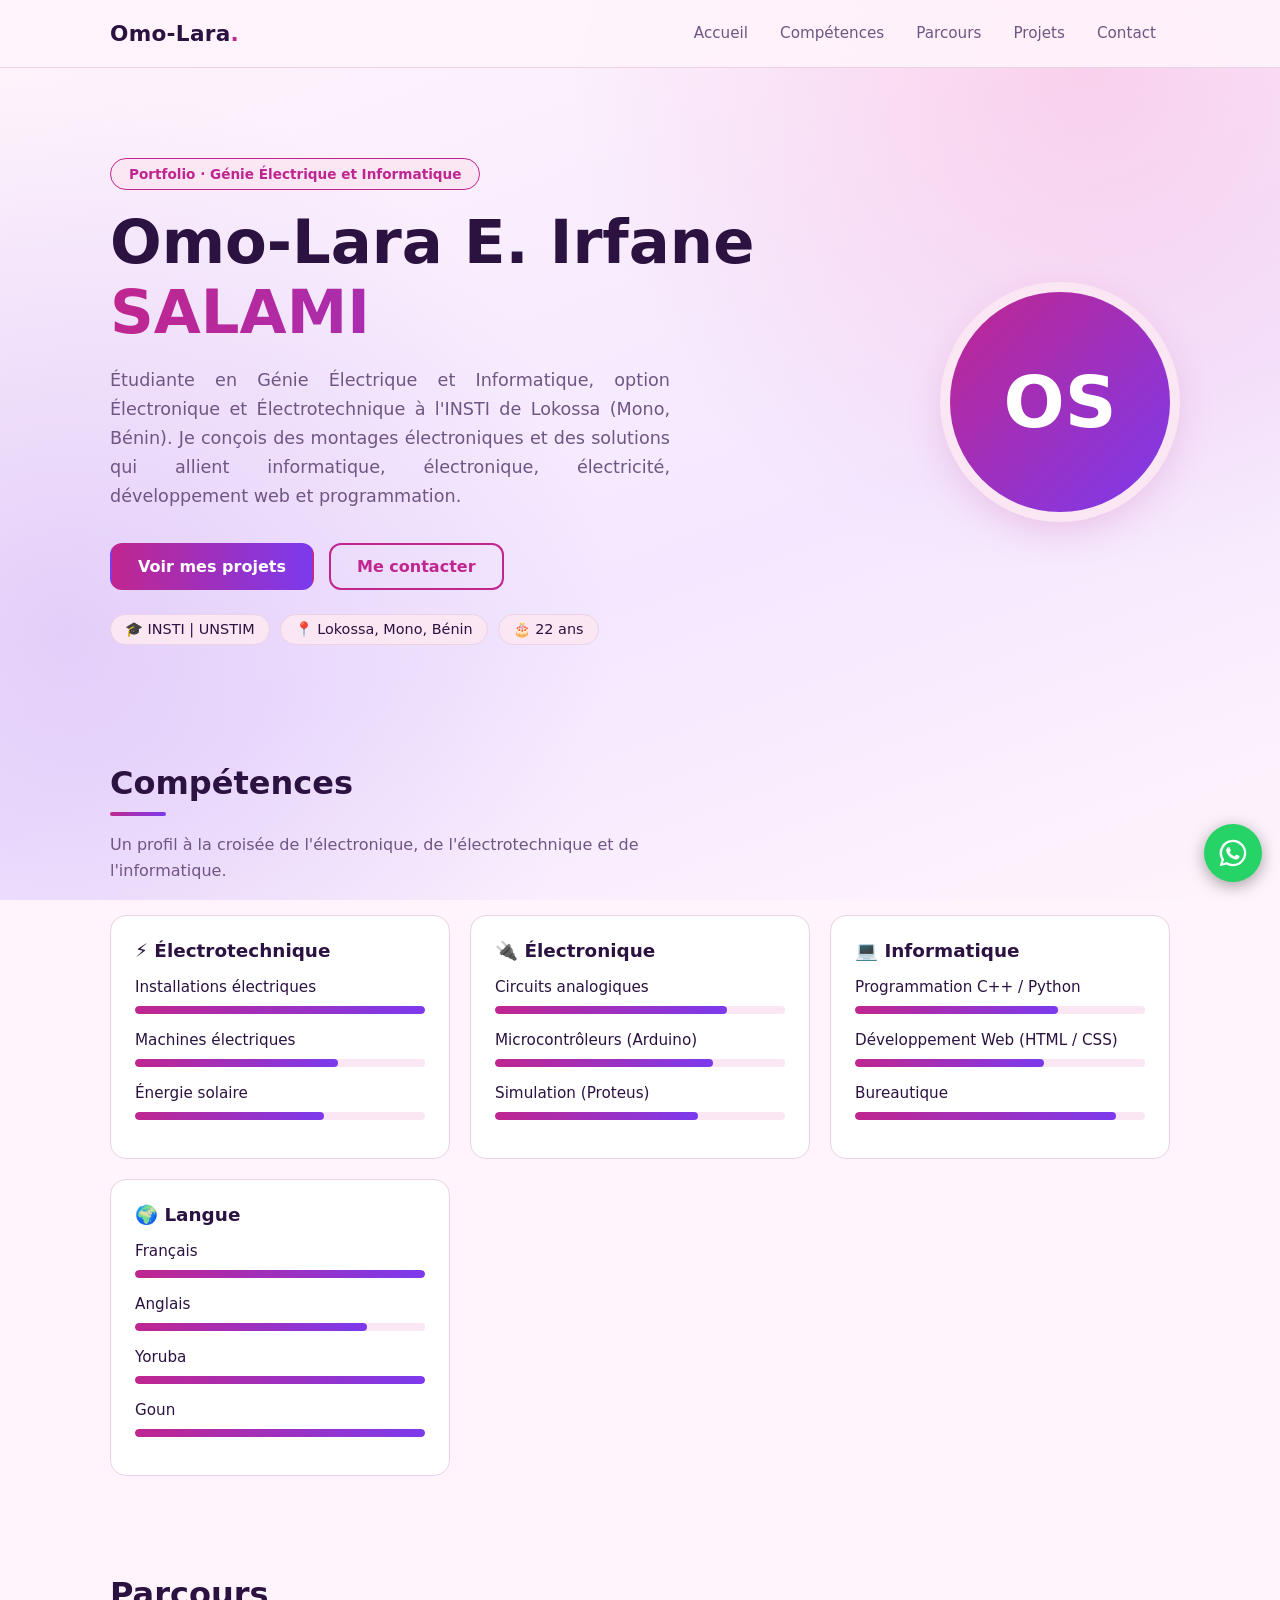
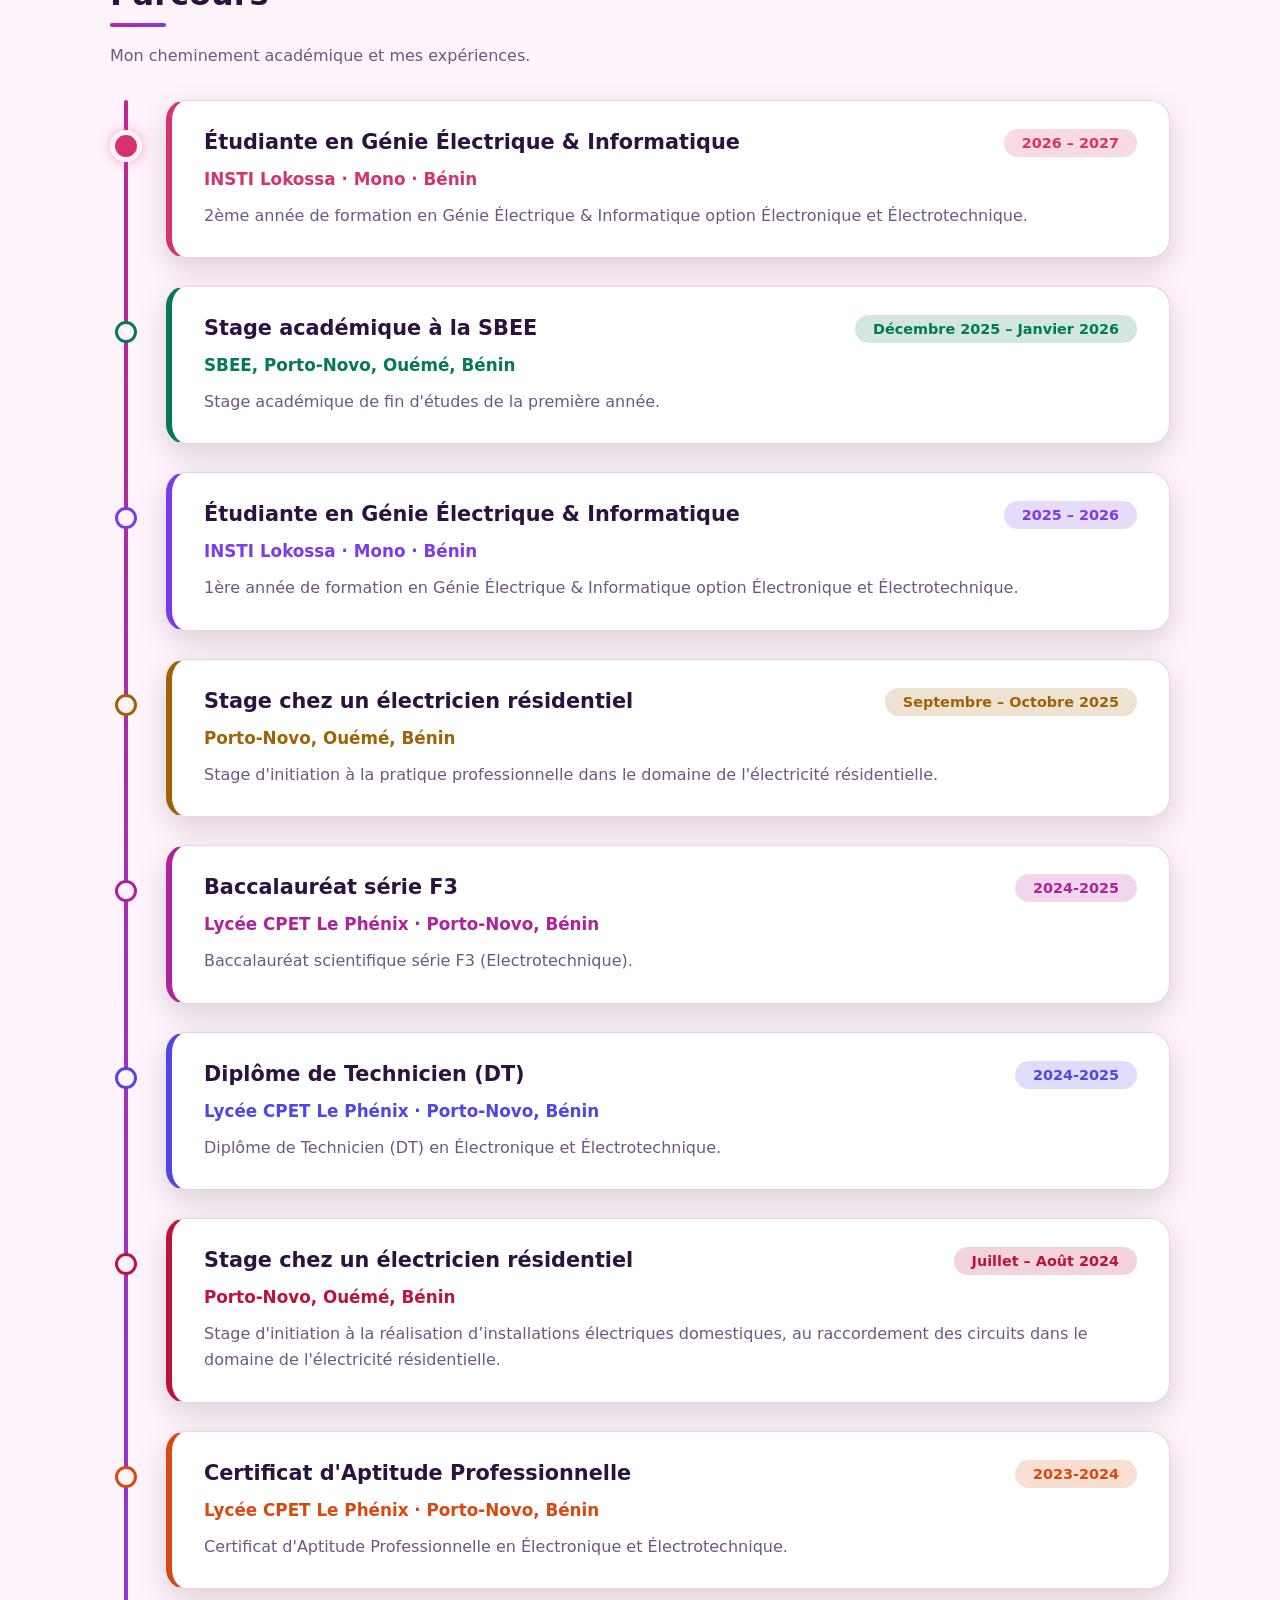
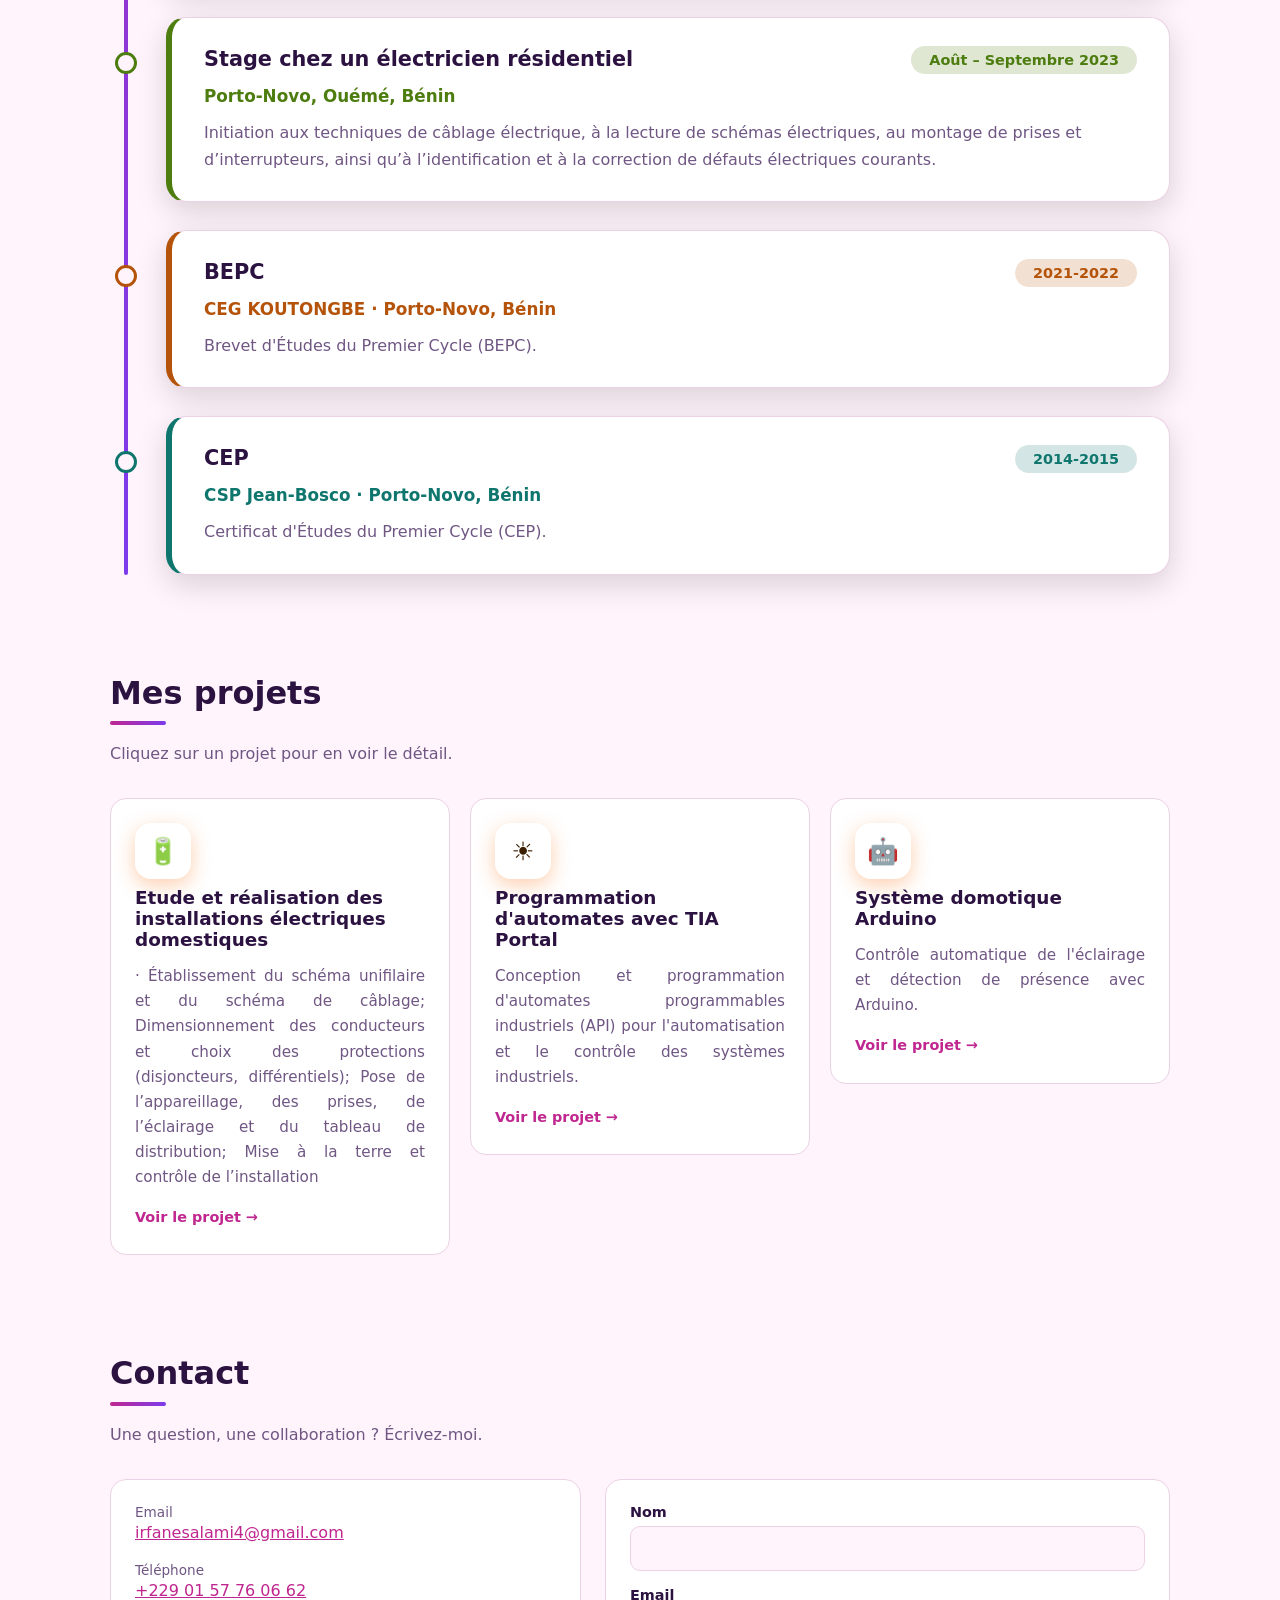
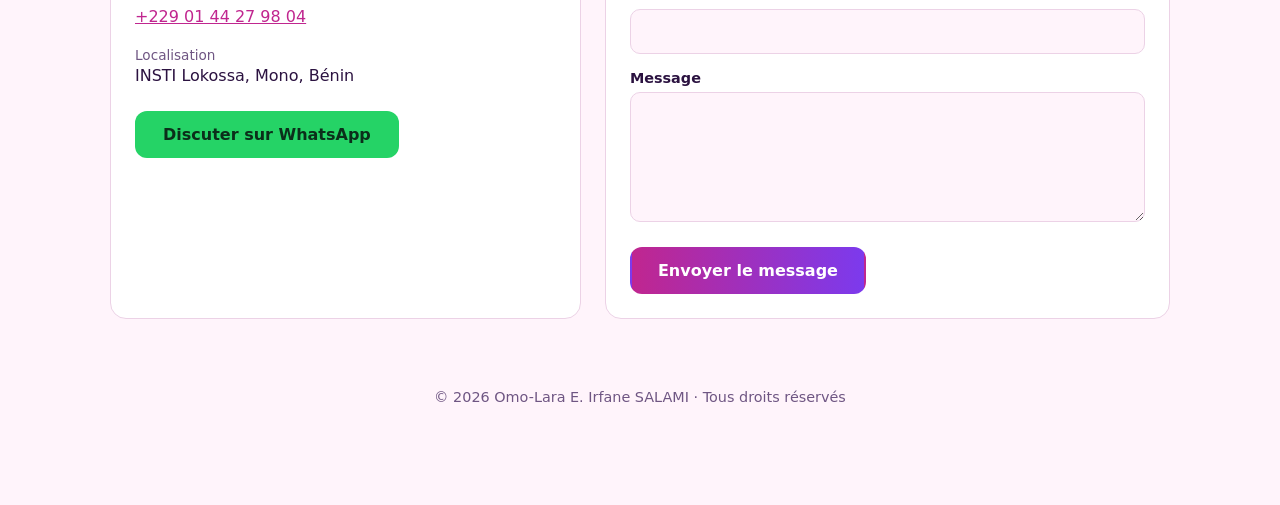
==== index.html @ c22cd1c0 "Add files via upload" ====
<!DOCTYPE html>
<!-- <!DOCTYPE html> : indique au navigateur que le document utilise HTML5 -->
<html lang="fr">
<!-- <html> : racine de la page. lang="fr" aide les lecteurs d'écran et les moteurs de recherche à savoir que le texte est en français -->

<head>  <!-- <head> : contient les informations invisibles de la page (titre, styles, réglages) -->
    <meta charset="utf-8"> <!-- charset="utf-8" : permet d'afficher correctement les accents (é, è, ç) et les emojis -->
    <meta name="viewport" content="width=device-width, initial-scale=1, viewport-fit=cover">    <!-- viewport : adapte la page à la largeur des téléphones ; viewport-fit=cover gère les écrans à encoche -->
    <meta name="description" content="Portfolio d'Omo-Lara E. Irfane SALAMI, étudiante en Génie Électrique et Informatique à l'INSTI de Lokossa (Bénin) : compétences, parcours et projets.">   <!-- description : texte affiché par Google sous le titre dans les résultats de recherche -->
    <meta name="theme-color" content="#1b1030"> <!-- theme-color : colore la barre du navigateur sur mobile (même violet foncé que le site) -->
    <title>Omo-Lara Irfane SALAMI – Portfolio</title>   <!-- <title> : titre affiché dans l'onglet du navigateur -->
    <link rel="stylesheet" href="https://cdnjs.cloudflare.com/ajax/libs/font-awesome/6.5.1/css/all.min.css" crossorigin="anonymous" referrerpolicy="no-referrer">           <!-- Charge la bibliothèque d'icônes Font Awesome depuis internet : sans cette ligne, les balises <i class="fas fa-..."> restent vides -->
    <link rel="stylesheet" href="styles.css">   <!-- <link rel="stylesheet"> : relie la page à la feuille de style styles.css -->
</head>

<body>
    <!-- <body> : tout le contenu visible de la page -->

    <a class="lien-evitement" href="#contenu-principal">Aller au contenu principal</a>
    <!-- Lien d'accessibilité : invisible tant qu'on ne navigue pas au clavier (touche Tab). Il permet de sauter directement au contenu -->

    <header class="entete">
        <!-- <header> : zone d'en-tête de la page (logo + menu) -->
        <div class="entete__barre">
            <!-- <div> : simple boîte de mise en page, ici pour aligner le logo et le menu sur une ligne -->
            <a class="logo" href="index.html#accueil">
                <!-- <a> : lien cliquable ; ramène ici à la section d'accueil -->
                Omo-Lara<span class="logo__point">.</span>
                <!-- <span> : petite zone de texte sans effet, utilisée pour colorer le point final en rose -->
            </a>
            <nav class="menu" aria-label="Navigation principale">
                <!-- <nav> : balise sémantique pour un menu de navigation ; aria-label l'identifie pour les lecteurs d'écran -->
                <a href="index.html#accueil">Accueil</a>
                <a href="index.html#competences">Compétences</a>
                <a href="index.html#parcours">Parcours</a>
                <a href="index.html#projets">Projets</a>
                <a href="index.html#contact">Contact</a>
                <!-- Chaque lien pointe vers une section grâce à son identifiant (#id) -->
            </nav>
        </div>
    </header>

    <main id="contenu-principal">
        <!-- <main> : contenu principal et unique de la page (il ne doit apparaître qu'une fois) -->

        <!-- ========== SECTION 1 : ACCUEIL ========== -->
        <section id="accueil" class="hero" aria-labelledby="titre-hero">
            <!-- <section> : regroupe un bloc de contenu thématique ; aria-labelledby le relie à son titre (#titre-hero) -->
            <div class="hero__texte">
                <p class="surtitre">Portfolio · Génie Électrique et Informatique</p>
                <!-- <p> : paragraphe. Ici un petit texte d'introduction au-dessus du titre -->
                <h1 id="titre-hero" class="hero__titre">Omo-Lara E. Irfane <span class="hero__nom">SALAMI</span></h1>
                <!-- <h1> : titre principal de la page (un seul par page). Le nom de famille est mis en valeur avec <span> -->
                <p class="hero__intro">Étudiante en Génie Électrique et Informatique, option Électronique et Électrotechnique à l'INSTI de Lokossa (Mono, Bénin). Je conçois des montages électroniques et des solutions qui allient informatique, électronique, électricité, développement web et programmation.</p>

                <div class="hero__boutons">
                    <a class="bouton" href="#projets">Voir mes projets</a>
                    <a class="bouton bouton--contour" href="#contact">Me contacter</a>
                    <!-- Deux boutons-liens : "bouton" = plein, "bouton--contour" = variante avec simple bordure -->
                </div>

                <ul class="infos">
                    <!-- <ul> : liste à puces ; chaque <li> est un élément de la liste (remplace les anciens <br>) -->
                    <li class="etiquette">🎓 INSTI | UNSTIM</li>
                    <li class="etiquette">📍 Lokossa, Mono, Bénin</li>
                    <li class="etiquette">🎂 22 ans</li>
                </ul>
            </div>

            <figure class="hero__visuel" aria-hidden="true">
                <!-- <figure> : bloc visuel illustratif ; aria-hidden="true" le cache aux lecteurs d'écran car il est purement décoratif -->
                <div class="avatar">OS</div>
                <!-- Médaillon avec les initiales (O et S) à la place d'une photo -->
            </figure>
        </section>

        <!-- ========== SECTION 2 : COMPÉTENCES ========== -->
        <section id="competences" class="section" aria-labelledby="titre-competences">
            <h2 id="titre-competences" class="section__titre">Compétences</h2>
            <!-- <h2> : titre d'une section (niveau 2, sous le <h1>) -->
            <p class="section__intro">Un profil à la croisée de l'électronique, de l'électrotechnique et de l'informatique.</p>

            <div class="grille">
                <!-- Grille : le CSS disposera les 3 cartes côte à côte, puis en colonne sur mobile -->

                <article class="carte">
                    <!-- <article> : bloc de contenu autonome, ici une catégorie de compétences -->
                    <h3 class="carte__titre">⚡ Électrotechnique</h3>
                    <!-- <h3> : sous-titre (niveau 3, sous le <h2>) -->
                    <ul class="competences">
                        <li class="competence">
                            <span class="competence__nom">Installations électriques</span>
                            <div class="competence__fond"><i class="competence__niveau" style="width:100%"></i></div>
                            <!-- competence__fond = barre grise ; competence__niveau = partie colorée dont la largeur (style="width") indique le niveau en % -->
                        </li>
                        <li class="competence">
                            <span class="competence__nom">Machines électriques</span>
                            <div class="competence__fond"><i class="competence__niveau" style="width:70%"></i></div>
                        </li>
                        <li class="competence">
                            <span class="competence__nom">Énergie solaire</span>
                            <div class="competence__fond"><i class="competence__niveau" style="width:65%"></i></div>
                        </li>
                    </ul>
                </article>

                <article class="carte">
                    <h3 class="carte__titre">🔌 Électronique</h3>
                    <ul class="competences">
                        <li class="competence">
                            <span class="competence__nom">Circuits analogiques</span>
                            <div class="competence__fond"><i class="competence__niveau" style="width:80%"></i></div>
                        </li>
                        <li class="competence">
                            <span class="competence__nom">Microcontrôleurs (Arduino)</span>
                            <div class="competence__fond"><i class="competence__niveau" style="width:75%"></i></div>
                        </li>
                        <li class="competence">
                            <span class="competence__nom">Simulation (Proteus)</span>
                            <div class="competence__fond"><i class="competence__niveau" style="width:70%"></i></div>
                        </li>
                    </ul>
                </article>

                <article class="carte">
                    <h3 class="carte__titre">💻 Informatique</h3>
                    <ul class="competences">
                        <li class="competence">
                            <span class="competence__nom">Programmation C++ / Python</span>
                            <div class="competence__fond"><i class="competence__niveau" style="width:70%"></i></div>
                        </li>
                        <li class="competence">
                            <span class="competence__nom">Développement Web (HTML / CSS)</span>
                            <div class="competence__fond"><i class="competence__niveau" style="width:65%"></i></div>
                        </li>
                        <li class="competence">
                            <span class="competence__nom">Bureautique</span>
                            <div class="competence__fond"><i class="competence__niveau" style="width:90%"></i></div>
                        </li>
                    </ul>
                </article>

                <article class="carte">
                    <h3 class="carte__titre">🌍 Langue</h3>
                    <ul class="competences">
                        <li class="competence">
                            <span class="competence__nom">Français</span>
                            <div class="competence__fond"><i class="competence__niveau" style="width:100%"></i></div>
                        </li>
                        <li class="competence">
                            <span class="competence__nom">Anglais</span>
                            <div class="competence__fond"><i class="competence__niveau" style="width:80%"></i></div>
                        </li>
                        <li class="competence">
                            <span class="competence__nom">Yoruba</span>
                            <div class="competence__fond"><i class="competence__niveau" style="width:100%"></i></div>
                        </li>
                        <li class="competence">
                            <span class="competence__nom">Goun</span>
                            <div class="competence__fond"><i class="competence__niveau" style="width:100%"></i></div>
                        </li>
                    </ul>
                </article>
            </div>
        </section>

                <!-- ========== SECTION 3 : PARCOURS ========== -->
        <section id="parcours" class="section" aria-labelledby="titre-parcours">
            <h2 id="titre-parcours" class="section__titre">Parcours</h2>
            <p class="section__intro">Mon cheminement académique et mes expériences.</p>

            <ol class="chronologie">
                <!-- <ol> : liste ordonnée (le parcours suit l'ordre du temps, du plus récent au plus ancien) -->

                <li class="etape etape--rose etape--actuelle">
                    <!-- <li> : une étape ; "etape--rose" = couleur de la carte ; "etape--actuelle" = pastille pleine (étape en cours) -->
                    <article class="etape__carte">
                        <!-- <article> : la carte, un contenu autonome -->
                        <header class="etape__entete">
                            <!-- <header> : titre de l'étape + période, alignés sur une ligne -->
                            <h3 class="etape__titre">Étudiante en Génie Électrique &amp; Informatique</h3>
                            <p class="etape__periode">2026 – 2027</p>
                            <!-- Pastille de la période, placée à droite grâce au CSS -->
                        </header>
                        <p class="etape__lieu">INSTI Lokossa · Mono · Bénin</p>
                        <!-- Établissement, écrit dans la couleur de la carte -->
                        <p class="etape__texte">2ème année de formation en Génie Électrique &amp; Informatique option Électronique et Électrotechnique.</p>
                    </article>
                </li>


                <li class="etape etape--emeraude">
                    <article class="etape__carte">
                        <header class="etape__entete">
                            <h3 class="etape__titre"> Stage académique à la SBEE</h3>
                            <p class="etape__periode">Décembre 2025 – Janvier 2026</p>
                        </header>
                        <p class="etape__lieu"> SBEE, Porto-Novo, Ouémé, Bénin </p>
                        <p class="etape__texte">Stage académique de fin d'études de la première année.</p>
                    </article>
                </li>

                <li class="etape etape--violet"> 
                    <article class="etape__carte">
                        <!-- <article> : la carte, un contenu autonome -->
                        <header class="etape__entete">
                            <!-- <header> : titre de l'étape + période, alignés sur une ligne -->
                            <h3 class="etape__titre">Étudiante en Génie Électrique &amp; Informatique</h3>
                            <p class="etape__periode">2025 – 2026</p>
                            <!-- Pastille de la période, placée à droite grâce au CSS -->
                        </header>
                        <p class="etape__lieu">INSTI Lokossa · Mono · Bénin</p>
                        <!-- Établissement, écrit dans la couleur de la carte -->
                        <p class="etape__texte">1ère année de formation en Génie Électrique &amp; Informatique option Électronique et Électrotechnique.</p>
                    </article>
                </li>
                        

                <li class="etape etape--citron"> 
                    <article class="etape__carte">
                        <header class="etape__entete">
                            <h3 class="etape__titre"> Stage chez un électricien résidentiel</h3>
                            <p class="etape__periode">Septembre – Octobre 2025</p>
                        </header>
                        <p class="etape__lieu">Porto-Novo, Ouémé, Bénin </p>
                        <p class="etape__texte">Stage d'initiation à la pratique professionnelle dans le domaine de l'électricité résidentielle.</p>
                    </article>
                </li>


                <li class="etape etape--fuchsia">
                    <article class="etape__carte">
                        <header class="etape__entete">
                            <h3 class="etape__titre">Baccalauréat série F3</h3>
                            <p class="etape__periode">2024-2025</p>
                        </header>
                        <p class="etape__lieu">Lycée CPET Le Phénix · Porto-Novo, Bénin</p>
                        <p class="etape__texte">Baccalauréat scientifique série F3 (Electrotechnique).</p>
                    </article>
                </li>

                <li class="etape etape--indigo">
                    <article class="etape__carte">
                        <header class="etape__entete">
                            <h3 class="etape__titre">Diplôme de Technicien (DT)</h3>
                            <p class="etape__periode">2024-2025</p>
                        </header>
                        <p class="etape__lieu">Lycée CPET Le Phénix · Porto-Novo, Bénin</p>
                        <p class="etape__texte">Diplôme de Technicien (DT) en Électronique et Électrotechnique.</p>
                    </article>
                </li>


                <li class="etape etape--framboise"> 
                    <article class="etape__carte">
                        <header class="etape__entete">
                            <h3 class="etape__titre"> Stage chez un électricien résidentiel</h3>
                            <p class="etape__periode">Juillet – Août 2024</p> 
                        </header>
                        <p class="etape__lieu">Porto-Novo, Ouémé, Bénin </p>
                        <p class="etape__texte">Stage d'initiation à la réalisation d’installations électriques domestiques, au raccordement des circuits dans le domaine de l'électricité résidentielle.</p>
                    </article>
                </li>


                <li class="etape etape--corail">
                    <article class="etape__carte">
                        <header class="etape__entete">
                            <h3 class="etape__titre">Certificat d'Aptitude Professionnelle</h3>
                            <p class="etape__periode">2023-2024</p>
                        </header>
                        <p class="etape__lieu">Lycée CPET Le Phénix · Porto-Novo, Bénin</p>
                        <p class="etape__texte">Certificat d'Aptitude Professionnelle en Électronique et Électrotechnique.</p>
                    </article>
                </li>


                <li class="etape etape--lime">
                    <article class="etape__carte">
                        <header class="etape__entete">
                            <h3 class="etape__titre"> Stage chez un électricien résidentiel</h3>
                            <p class="etape__periode">Août – Septembre 2023</p>
                        </header>
                        <p class="etape__lieu">Porto-Novo, Ouémé, Bénin </p>
                        <p class="etape__texte">Initiation aux techniques de câblage électrique, à la lecture de schémas électriques, au montage de prises et d’interrupteurs, ainsi qu’à l’identification et à la correction de défauts électriques courants.</p>
                    </article>
                </li>
                

                <li class="etape etape--ambre">
                    <article class="etape__carte">
                        <header class="etape__entete">
                            <h3 class="etape__titre">BEPC</h3>
                            <p class="etape__periode">2021-2022</p>
                        </header>
                        <p class="etape__lieu">CEG KOUTONGBE · Porto-Novo, Bénin</p>
                        <p class="etape__texte">Brevet d'Études du Premier Cycle (BEPC).</p>
                    </article>
                </li>

                <li class="etape etape--turquoise">
                    <article class="etape__carte">
                        <header class="etape__entete">
                            <h3 class="etape__titre">CEP</h3>
                            <p class="etape__periode">2014-2015</p>
                        </header>
                        <p class="etape__lieu">CSP Jean-Bosco · Porto-Novo, Bénin</p>
                        <p class="etape__texte">Certificat d'Études du Premier Cycle (CEP).</p>
                    </article>
                </li>
            </ol>
        </section>

        <!-- ========== SECTION 4 : PROJETS ========== -->
        <section id="projets" class="section" aria-labelledby="titre-projets">
            <h2 id="titre-projets" class="section__titre">Mes projets</h2>
            <p class="section__intro">Cliquez sur un projet pour en voir le détail.</p>

            <ul class="grille">
                <!-- <ul> : liste de 4 cartes ; chaque <li> est un projet. Un clic ouvre la page .html du projet.
                     Pour ajouter un projet : copier un <li>, changer le lien et les textes, puis créer la page correspondante -->
                <li>
                    <a class="carte carte-projet" href="projet_electricite.html">
                        <!-- Toute la carte est un lien vers la page du projet -->
                        <div class="carte-projet__icone" aria-hidden="true">🔋</div>
                        <!-- Emoji décoratif (caché aux lecteurs d'écran) -->
                        <h3 class="carte__titre">Etude et réalisation des installations électriques domestiques</h3>
                        <p class="carte-projet__texte">· Établissement du schéma unifilaire et du schéma de câblage; Dimensionnement des conducteurs et choix des protections (disjoncteurs, différentiels); Pose de l’appareillage, des prises, de l’éclairage et du tableau de distribution; Mise à la terre et contrôle de l’installation</p>
                        <span class="carte-projet__lien">Voir le projet →</span>
                    </a>
                </li>
                <li>
                    <a class="carte carte-projet" href="projet_api.html">
                        <!-- Toute la carte est un lien vers la page du projet -->
                        <div class="carte-projet__icone" aria-hidden="true">☀️</div>
                        <!-- Emoji décoratif (caché aux lecteurs d'écran) -->
                        <h3 class="carte__titre">Programmation d'automates avec TIA Portal</h3>
                        <p class="carte-projet__texte">Conception et programmation d'automates programmables industriels (API) pour l'automatisation et le contrôle des systèmes industriels.</p>
                        <span class="carte-projet__lien">Voir le projet →</span>
                    </a>
                </li>
                <li>
                    <a class="carte carte-projet" href="projet_arduino.html">
                        <!-- Toute la carte est un lien vers la page du projet -->
                        <div class="carte-projet__icone" aria-hidden="true">🤖</div>
                        <!-- Emoji décoratif (caché aux lecteurs d'écran) -->
                        <h3 class="carte__titre">Système domotique Arduino</h3>
                        <p class="carte-projet__texte">Contrôle automatique de l'éclairage et détection de présence avec Arduino.</p>
                        <span class="carte-projet__lien">Voir le projet →</span>
                    </a>
                </li>
            </ul>
        </section>

        <!-- ========== SECTION 5 : CONTACT ========== -->
        <section id="contact" class="section" aria-labelledby="titre-contact">
            <h2 id="titre-contact" class="section__titre">Contact</h2>
            <p class="section__intro">Une question, une collaboration ? Écrivez-moi.</p>

            <div class="contact">
                <!-- Deux colonnes : coordonnées à gauche, formulaire à droite -->

                <address class="carte coordonnees">
                    <!-- <address> : balise sémantique réservée aux coordonnées de contact de l'auteur -->
                    <p>
                        <span class="coordonnees__label">Email</span>
                        <a href="mailto:irfanesalami4@gmail.com">irfanesalami4@gmail.com</a>
                        <!-- mailto: ouvre l'application de messagerie -->
                    </p>
                    <p>
                        <span class="coordonnees__label">Téléphone</span>
                        <a href="tel:+2290157760662">+229 01 57 76 06 62</a><br>
                        <a href="tel:+2290144279804">+229 01 44 27 98 04</a>
                        <!-- tel: lance un appel depuis un téléphone ; <br> force un retour à la ligne -->
                    </p>
                    <p>
                        <span class="coordonnees__label">Localisation</span>
                        INSTI Lokossa, Mono, Bénin
                    </p>
                    <a class="bouton bouton--whatsapp" href="https://wa.me/2290157760662" target="_blank" rel="noopener">Discuter sur WhatsApp</a>
                    <!-- target="_blank" ouvre un nouvel onglet ; rel="noopener" sécurise ce nouvel onglet -->
                </address>

                <form class="carte formulaire" id="f" action="https://api.web3forms.com/submit" method="POST">
                    <!-- action + method : adresse du service Web3Forms qui reçoit le message et le transmet par e-mail.
                        Sans JavaScript, le formulaire fonctionne quand même grâce à ces deux attributs -->
                    <input type="hidden" name="access_key" value="392321c5-c0ee-4a7a-99c7-f6b2e03dc2f9">
                    <!-- Clé d'accès reçue par e-mail : colle-la à la place du texte. Elle est publique par conception -->
                    <input type="hidden" name="subject" value="Nouveau message depuis le portfolio">
                    <!-- Objet de l'e-mail que tu recevras -->
                    <input type="hidden" name="from_name" value="Portfolio – Omo-Lara E. Irfane SALAMI">
                    <!-- Nom d'expéditeur affiché dans ta boîte mail -->
                    <input type="checkbox" name="botcheck" class="formulaire__piege" tabindex="-1" autocomplete="off" aria-hidden="true">
                    <!-- Piège anti-spam : invisible pour les humains, cochée par les robots, dont le message est alors rejeté -->

                    <label class="formulaire__champ" for="n">Nom
                        <input id="n" name="name" type="text" autocomplete="name" required>
                        <!-- name="name" : nom attendu par Web3Forms pour l'expéditeur -->
                    </label>
                    <label class="formulaire__champ" for="e">Email
                        <input id="e" name="email" type="email" autocomplete="email" required>
                        <!-- name="email" : l'adresse du visiteur ; en cliquant sur « Répondre », tu lui réponds directement -->
                    </label>
                    <label class="formulaire__champ" for="m">Message
                        <textarea id="m" name="message" rows="5" required></textarea>
                    </label>
                    <button class="bouton" type="submit">Envoyer le message</button>
                    <p id="ok" class="formulaire__confirmation" role="status"></p>
                    <!-- Paragraphe vide : le JavaScript y écrit « Merci ! » ou le message d'erreur -->
                </form>
            </div>
        </section>
    </main>

    <footer class="pied">
        <!-- <footer> : pied de page (mentions de fin) -->
        <p>© 2026 Omo-Lara E. Irfane SALAMI · Tous droits réservés</p>
    </footer>

    <a class="whatsapp" href="https://wa.me/2290157760662" target="_blank" rel="noopener" aria-label="Discuter sur WhatsApp">
        <!-- Bouton rond flottant en bas à droite ; aria-label donne un nom au lien car il ne contient qu'une icône -->
        <svg viewBox="0 0 24 24" aria-hidden="true" focusable="false"><path d="M12 2a10 10 0 0 0-8.6 15.1L2 22l5-1.3A10 10 0 1 0 12 2zm0 18.2c-1.5 0-3-.4-4.2-1.2l-.3-.2-3 .8.8-2.9-.2-.3A8.2 8.2 0 1 1 12 20.2zm4.5-6.1c-.2-.1-1.5-.7-1.7-.8-.2-.1-.4-.1-.6.1l-.8 1c-.1.2-.3.2-.5.1-.7-.3-1.5-.8-2.1-1.4-.6-.5-1-1.2-1.2-1.5-.1-.2 0-.4.1-.5l.4-.4.2-.4v-.4l-.8-1.8c-.2-.5-.4-.4-.6-.4h-.4c-.2 0-.5.1-.7.3-.7.7-1 1.5-.9 2.5.2 1.1.7 2.1 1.4 3 1.4 1.8 3.1 2.7 4.7 3.1.9.3 1.7.2 2.3 0 .7-.2 1.3-.9 1.5-1.6.1-.4.1-.7 0-.8z"/></svg>
        <!-- <svg> : image vectorielle (logo WhatsApp) nette à toutes les tailles ; <path> en dessine le contour -->
    </a>

    <script src="script.js"></script>
    <!-- <script> : charge le JavaScript en fin de page, une fois tout le HTML affiché -->
</body>

</html>
---- styles.css ----
/* ==========================================================================
   STYLES.CSS – Portfolio d'Omo-Lara E. Irfane SALAMI
   Thème : rose violacé sur fond violet nuit (univers électronique)
   Convention des noms de classes : bloc__element--variante
     - bloc     = un composant (ex. .carte)
     - __element = une partie de ce composant (ex. .carte__titre)
     - --variante = une version différente (ex. .bouton--contour)
   Sommaire :
     1. Variables (couleurs, tailles)
     2. Réglages de base
     3. Accessibilité
     4. En-tête et menu
     5. Section Accueil (hero)
     6. Éléments communs (sections, boutons, cartes)
     7. Compétences
     8. Parcours
     9. Projets
    10. Contact
    11. Pied de page et bouton WhatsApp
    12. Page détail d'un projet
    13. Adaptation mobile
   ========================================================================== */


/* ==========================================================================
   1. VARIABLES
   Une variable CSS se déclare avec -- et s'utilise avec var(--nom).
   On change une couleur ici et tout le site se met à jour.
   ========================================================================== */

:root {                                          /* :root = la racine de la page (balise <html>) */
    --fond: #1b1030;                             /* violet nuit : fond général de la page */
    --fond-degrade: #2d1658;                     /* violet plus clair : sert à créer le dégradé du fond */
    --surface: #271845;                          /* couleur de fond des cartes */
    --surface-douce: #35205c;                    /* fond léger : étiquettes, barres vides, survols */
    --texte: #f7edff;                            /* couleur du texte principal (blanc rosé) */
    --texte-doux: #bfa8d6;                       /* couleur du texte secondaire (lilas grisé) */
    --accent: #ff4fa3;                           /* rose vif : couleur d'accent principale */
    --accent-2: #c77dff;                         /* violet clair : seconde couleur du dégradé */
    --texte-bouton: #1b1030;                     /* texte sombre posé sur les boutons clairs */
    --bordure: #4a2c75;                          /* couleur des traits et contours */
    --ombre-accent: rgba(255, 79, 163, 0.35);    /* lueur rose (rgba = rouge, vert, bleu, transparence) */
    --entete-fond: rgba(27, 16, 48, 0.85);       /* fond semi-transparent de l'en-tête */
    --rayon: 16px;                               /* arrondi standard des cartes */
    --police-titre: "Segoe UI", system-ui, -apple-system, "Helvetica Neue", Arial, sans-serif; /* police des titres (sans-serif, rapide à charger) */
    --police-texte: "Segoe UI", system-ui, -apple-system, "Helvetica Neue", Arial, sans-serif; /* police du texte courant */

    color-scheme: dark;                          /* dit au navigateur que la page est sombre (barres de défilement, champs) */
    box-sizing: border-box;                      /* la largeur d'un élément inclut son padding et sa bordure */
    padding-top: env(safe-area-inset-top, 0px);  /* laisse la place de l'encoche des téléphones (0 sur ordinateur) */
    padding-bottom: env(safe-area-inset-bottom, 0px); /* idem pour la barre en bas des téléphones */
}

/* Thème clair : appliqué seulement si l'appareil de la personne est réglé en mode clair */
@media (prefers-color-scheme: light) {           /* @media = règles conditionnelles ; ici selon le mode clair/sombre du système */
    :root {
        --fond: #fff4fb;                         /* fond rose très pâle */
        --fond-degrade: #f3e8ff;                 /* lavande pâle pour le dégradé */
        --surface: #ffffff;                      /* cartes blanches */
        --surface-douce: #fbe6f4;                /* rose pâle pour étiquettes et barres vides */
        --texte: #2b1240;                        /* texte violet très foncé */
        --texte-doux: #6f5683;                   /* texte secondaire violet grisé */
        --accent: #c0268f;                       /* fuchsia plus sombre, lisible sur fond clair */
        --accent-2: #7c3aed;                     /* violet intense */
        --texte-bouton: #ffffff;                 /* texte blanc sur les boutons foncés */
        --bordure: #ecd2e6;                      /* traits rose pâle */
        --ombre-accent: rgba(192, 38, 143, 0.25);/* lueur fuchsia plus discrète */
        --entete-fond: rgba(255, 244, 251, 0.88);/* en-tête clair semi-transparent */
        color-scheme: light;                     /* page claire pour le navigateur */
    }
}


/* ==========================================================================
   2. RÉGLAGES DE BASE
   ========================================================================== */

*,                                               /* * = tous les éléments de la page */
*::before,                                       /* ::before = pseudo-élément placé avant le contenu */
*::after {                                       /* ::after = pseudo-élément placé après le contenu */
    box-sizing: border-box;                      /* même calcul de taille partout (évite les débordements) */
}

html {                                           /* la page entière */
    scroll-behavior: smooth;                     /* défilement doux quand on clique sur un lien du menu */
    scroll-padding-top: calc(80px + env(safe-area-inset-top, 0px)); /* évite que l'en-tête fixe cache le titre de la section atteinte */
}

body {                                           /* le contenu visible */
    margin: 0;                                   /* supprime la marge par défaut du navigateur */
    background-color: var(--fond);               /* couleur de secours si le dégradé ne s'affiche pas */
    background-image:                            /* plusieurs fonds superposés : cercles lumineux puis dégradé */
        radial-gradient(circle at 85% 8%, rgba(255, 79, 163, 0.18), transparent 38%),   /* halo rose en haut à droite */
        radial-gradient(circle at 5% 70%, rgba(155, 93, 229, 0.20), transparent 40%),   /* halo violet à gauche */
        linear-gradient(160deg, var(--fond) 0%, var(--fond-degrade) 60%, var(--fond) 100%); /* dégradé diagonal du fond */
    background-attachment: fixed;                /* le fond reste immobile pendant le défilement */
    color: var(--texte);                         /* couleur du texte par défaut */
    font-family: var(--police-texte);            /* police du texte */
    font-size: 1rem;                             /* taille de base = 16 px par défaut (rem = taille de la page) */
    line-height: 1.65;                           /* espace entre les lignes, pour un texte aéré */
    -webkit-font-smoothing: antialiased;         /* texte plus net sur Mac et iPhone */
}

h1, h2, h3 {                                     /* tous les titres */
    font-family: var(--police-titre);            /* même police pour tous les titres */
    line-height: 1.15;                           /* interligne plus serré, adapté aux gros titres */
    margin: 0;                                   /* on gère les espaces nous-mêmes */
}

p {                                              /* les paragraphes */
    margin: 0;                                   /* retire la marge par défaut, remplacée par des espaces choisis */
}

ul, ol {                                         /* listes à puces et listes numérotées */
    list-style: none;                            /* retire les puces : on les redessine nous-mêmes si besoin */
    margin: 0;                                   /* retire la marge par défaut */
    padding: 0;                                  /* retire le retrait par défaut */
}

a {                                              /* tous les liens */
    color: var(--accent);                        /* liens en rose */
}

a:hover {                                        /* :hover = quand la souris passe dessus */
    color: var(--accent-2);                      /* le lien devient violet */
}

address {                                        /* la balise <address> */
    font-style: normal;                          /* annule l'italique appliqué par défaut */
}

img, svg {                                       /* images et icônes vectorielles */
    max-width: 100%;                             /* ne dépassent jamais la largeur de leur conteneur */
}


/* ==========================================================================
   3. ACCESSIBILITÉ
   ========================================================================== */

:focus-visible {                                 /* élément atteint au clavier (touche Tab) */
    outline: 3px solid var(--accent-2);          /* contour violet bien visible */
    outline-offset: 3px;                         /* petit écart entre l'élément et son contour */
}

.lien-evitement {                                /* lien « Aller au contenu principal » */
    position: absolute;                          /* sorti du flux normal de la page */
    left: 16px;                                  /* distance depuis la gauche */
    top: -60px;                                  /* caché au-dessus de l'écran */
    z-index: 100;                                /* passe devant tout le reste quand il apparaît */
    padding: 10px 16px;                          /* espace intérieur */
    border-radius: 0 0 10px 10px;                /* coins arrondis seulement en bas */
    background: var(--accent);                   /* fond rose */
    color: var(--texte-bouton);                  /* texte lisible sur le rose */
    font-weight: 600;                            /* texte en semi-gras */
    text-decoration: none;                       /* retire le soulignement */
}

.lien-evitement:focus {                          /* quand le lien reçoit le focus au clavier */
    top: 0;                                      /* il descend et devient visible */
    color: var(--texte-bouton);                  /* garde la couleur de texte (évite le violet du :hover) */
}


/* ==========================================================================
   4. EN-TÊTE ET MENU
   ========================================================================== */

.entete {                                        /* <header> : bandeau du haut */
    position: sticky;                            /* reste collé en haut pendant le défilement */
    top: env(safe-area-inset-top, 0px);          /* se place sous l'encoche des téléphones */
    z-index: 10;                                 /* reste au-dessus du contenu */
    background: var(--entete-fond);              /* fond semi-transparent */
    -webkit-backdrop-filter: blur(10px);         /* flou derrière l'en-tête (Safari) */
    backdrop-filter: blur(10px);                 /* flou derrière l'en-tête (autres navigateurs) */
    border-bottom: 1px solid var(--bordure);     /* fin trait sous l'en-tête */
}

.entete__barre {                                 /* boîte qui aligne logo et menu */
    display: flex;                               /* flexbox : place les enfants sur une ligne */
    justify-content: space-between;              /* logo à gauche, menu à droite */
    align-items: center;                         /* centre verticalement */
    gap: 12px;                                   /* espace minimum entre logo et menu */
    max-width: 1100px;                           /* largeur maximale du contenu */
    margin: 0 auto;                              /* centre la boîte horizontalement */
    padding: 14px 20px;                          /* espace intérieur : haut/bas 14px, côtés 20px */
}

.logo {                                          /* texte « Omo-Lara. » */
    color: var(--texte);                         /* texte clair */
    font: 700 1.35rem var(--police-titre);       /* raccourci : graisse 700 (gras), taille 1.35rem, police */
    letter-spacing: 0.3px;                       /* léger espace entre les lettres */
    text-decoration: none;                       /* retire le soulignement du lien */
}

.logo:hover {                                    /* survol du logo */
    color: var(--texte);                         /* il garde sa couleur */
}

.logo__point {                                   /* le point final du logo */
    color: var(--accent);                        /* en rose */
}

.menu {                                          /* <nav> : liste des liens */
    display: flex;                               /* liens alignés sur une ligne */
    flex-wrap: wrap;                             /* passent à la ligne si la place manque */
    gap: 4px;                                    /* petit espace entre les liens */
}

.menu a {                                        /* chaque lien du menu */
    padding: 7px 14px;                           /* zone cliquable confortable */
    border-radius: 999px;                        /* très grand arrondi = forme de pilule */
    color: var(--texte-doux);                    /* couleur discrète */
    font-size: 0.95rem;                          /* légèrement plus petit que le texte */
    text-decoration: none;                       /* retire le soulignement */
    transition: background-color 0.2s, color 0.2s; /* changement progressif des couleurs sur 0,2 seconde */
}

.menu a:hover {                                  /* survol d'un lien du menu */
    background: var(--surface-douce);            /* fond léger */
    color: var(--accent);                        /* texte rose */
}


/* ==========================================================================
   5. SECTION ACCUEIL (HERO)
   ========================================================================== */

.hero {                                          /* <section id="accueil"> */
    display: grid;                               /* mise en page en grille */
    grid-template-columns: 1fr auto;             /* colonne texte (1fr = tout l'espace libre) + colonne médaillon (taille de son contenu) */
    gap: 40px;                                   /* espace entre les deux colonnes */
    align-items: center;                         /* centre verticalement les deux colonnes */
    max-width: 1100px;                           /* largeur maximale */
    margin: 0 auto;                              /* centre la section */
    padding: 90px 20px 50px;                     /* haut 90px, côtés 20px, bas 50px */
}

.surtitre {                                      /* petit texte au-dessus du nom */
    display: inline-block;                       /* la boîte épouse la taille du texte */
    margin-bottom: 18px;                         /* espace sous le badge */
    padding: 7px 18px;                           /* espace intérieur du badge */
    border: 1px solid var(--accent);             /* contour rose */
    border-radius: 999px;                        /* forme de pilule */
    background: var(--surface-douce);            /* fond léger */
    color: var(--accent);                        /* texte rose */
    font: 600 0.85rem var(--police-titre);       /* semi-gras, petite taille */
}

.hero__titre {                                   /* <h1> : le nom */
    font-size: clamp(2.2rem, 6vw, 3.8rem);       /* clamp(min, idéal, max) : taille qui s'adapte à l'écran */
    font-weight: 800;                            /* très gras, comme sur la capture de référence */
    margin-bottom: 18px;                         /* espace sous le titre */
}

.hero__nom {                                     /* le nom de famille mis en valeur */
    display: block;                              /* passe à la ligne, comme sur la capture */
    background: linear-gradient(90deg, var(--accent), var(--accent-2)); /* dégradé rose vers violet */
    -webkit-background-clip: text;               /* le dégradé n'apparaît que dans les lettres (Safari/Chrome) */
    background-clip: text;                       /* même effet, version standard */
    -webkit-text-fill-color: transparent;        /* rend les lettres transparentes pour laisser voir le dégradé */
    color: var(--accent);                        /* couleur de secours si le dégradé n'est pas supporté */
}

.hero__intro {                                   /* paragraphe de présentation */
    max-width: 560px;                            /* limite la longueur des lignes pour rester lisible */
    color: var(--texte-doux);                    /* texte secondaire */
    font-size: 1.1rem;                           /* un peu plus grand que le texte normal */
    text-align: justify;
}

.hero__boutons {                                 /* boîte qui contient les 2 boutons */
    margin-top: 26px;                            /* espace au-dessus */
}

.infos {                                         /* liste des étiquettes (école, ville, âge) */
    display: flex;                               /* étiquettes sur une ligne */
    flex-wrap: wrap;                             /* retour à la ligne si besoin */
    gap: 10px;                                   /* espace entre étiquettes */
    margin-top: 24px;                            /* espace au-dessus */
}

.etiquette {                                     /* une étiquette arrondie */
    padding: 6px 14px;                           /* espace intérieur */
    border: 1px solid var(--bordure);            /* contour fin */
    border-radius: 999px;                        /* forme de pilule */
    background: var(--surface-douce);            /* fond léger */
    font: 0.9rem var(--police-titre);            /* petite taille */
}

.hero__visuel {                                  /* <figure> qui contient le médaillon */
    margin: 0;                                   /* <figure> a une marge par défaut : on la retire */
}

.avatar {                                        /* médaillon avec les initiales */
    display: grid;                               /* grille d'une seule case… */
    place-items: center;                         /* …pour centrer facilement le texte */
    width: 220px;                                /* largeur du cercle */
    height: 220px;                               /* hauteur identique = cercle parfait */
    border-radius: 50%;                          /* 50 % d'arrondi = cercle */
    background: linear-gradient(135deg, var(--accent), var(--accent-2)); /* dégradé rose → violet en diagonale */
    box-shadow: 0 0 0 10px var(--surface-douce), 0 12px 40px var(--ombre-accent); /* 1er : anneau autour du cercle ; 2e : lueur rose en dessous */
    color: var(--texte-bouton);                  /* initiales sombres sur fond clair */
    font: 800 4.5rem var(--police-titre);        /* très gros texte gras */
}


/* ==========================================================================
   6. ÉLÉMENTS COMMUNS
   ========================================================================== */

.section {                                       /* chaque section (compétences, parcours, projets, contact) */
    max-width: 1100px;                           /* largeur maximale */
    margin: 0 auto;                              /* centre la section */
    padding: 70px 20px 30px;                     /* espaces intérieurs */
}

.section__titre {                                /* <h2> des sections */
    font-size: 2rem;                             /* taille du titre */
    font-weight: 800;                            /* très gras */
}

.section__titre::after {                         /* trait décoratif ajouté sous chaque titre, sans HTML en plus */
    content: "";                                 /* obligatoire pour qu'un ::after s'affiche (ici, vide) */
    display: block;                              /* le trait occupe sa propre ligne */
    width: 56px;                                 /* longueur du trait */
    height: 4px;                                 /* épaisseur du trait */
    margin-top: 10px;                            /* espace entre le titre et le trait */
    border-radius: 2px;                          /* bouts légèrement arrondis */
    background: linear-gradient(90deg, var(--accent), var(--accent-2)); /* trait en dégradé rose → violet */
}

.section__intro {                                /* phrase sous le titre de section */
    max-width: 640px;                            /* limite la longueur des lignes */
    margin: 16px 0 30px;                         /* haut 16px, côtés 0, bas 30px */
    color: var(--texte-doux);                    /* texte secondaire */
}

.grille {                                        /* grille de cartes */
    display: grid;                               /* mise en page en grille */
    grid-template-columns: repeat(auto-fit, minmax(260px, 1fr)); /* autant de colonnes que possible, chacune d'au moins 260px */
    gap: 20px;                                   /* espace entre les cartes */
}

.carte {                                         /* boîte réutilisable (compétences, contact, projets) */
    padding: 24px;                               /* espace intérieur */
    border: 1px solid var(--bordure);            /* contour fin */
    border-radius: var(--rayon);                 /* coins arrondis */
    background: var(--surface);                  /* fond des cartes */
}

.carte__titre {                                  /* titre dans une carte */
    margin-bottom: 14px;                         /* espace sous le titre */
    font-size: 1.15rem;                          /* taille du titre */
}

.bouton {                                        /* bouton principal (liens et <button>) */
    display: inline-block;                       /* se comporte comme un bloc mais reste sur la ligne */
    margin: 6px 10px 0 0;                        /* espace au-dessus et à droite */
    padding: 12px 26px;                          /* espace intérieur : le bouton est confortable à toucher */
    border: 2px solid transparent;               /* bordure invisible, pour que les variantes gardent la même taille */
    border-radius: 12px;                         /* coins arrondis */
    background: linear-gradient(90deg, var(--accent), var(--accent-2)); /* fond en dégradé rose → violet */
    color: var(--texte-bouton);                  /* texte à fort contraste */
    font: 700 1rem var(--police-titre);          /* texte gras */
    text-decoration: none;                       /* retire le soulignement des liens */
    cursor: pointer;                             /* curseur en forme de main */
    transition: transform 0.2s, box-shadow 0.2s; /* animation douce au survol */
}

.bouton:hover {                                  /* survol du bouton */
    color: var(--texte-bouton);                  /* garde la couleur du texte */
    transform: translateY(-2px);                 /* le bouton monte de 2 px */
    box-shadow: 0 8px 22px var(--ombre-accent);  /* lueur rose sous le bouton */
}

.bouton--contour {                               /* variante : bouton vide avec simple bordure */
    background: none;                            /* retire le dégradé */
    border-color: var(--accent);                 /* bordure rose */
    color: var(--accent);                        /* texte rose */
}

.bouton--contour:hover {                         /* survol de la variante contour */
    background: var(--surface-douce);            /* léger fond au survol */
    color: var(--accent);                        /* le texte reste rose */
}

.bouton--whatsapp {                              /* variante : bouton vert WhatsApp */
    background: #25d366;                         /* vert officiel de WhatsApp */
    color: #0b2e1a;                              /* texte vert très foncé (bon contraste) */
}

.bouton--whatsapp:hover {                        /* survol du bouton WhatsApp */
    color: #0b2e1a;                              /* garde sa couleur de texte */
    box-shadow: 0 8px 22px rgba(37, 211, 102, 0.35); /* lueur verte au lieu de rose */
}


/* ==========================================================================
   7. COMPÉTENCES
   ========================================================================== */

.competence {                                    /* une ligne = nom + barre de niveau */
    margin: 14px 0;                              /* espace au-dessus et en dessous */
}

.competence__nom {                               /* nom de la compétence */
    display: block;                              /* occupe toute la ligne, la barre passe dessous */
    font-size: 0.95rem;                          /* légèrement plus petit */
}

.competence__fond {                              /* barre vide (fond gris-violet) */
    height: 8px;                                 /* épaisseur de la barre */
    margin-top: 6px;                             /* espace sous le nom */
    border-radius: 6px;                          /* extrémités arrondies */
    background: var(--surface-douce);            /* couleur de la barre vide */
    overflow: hidden;                            /* coupe tout ce qui dépasse des coins arrondis */
}

.competence__niveau {                            /* partie colorée : sa largeur est donnée dans le HTML (style="width:80%") */
    display: block;                              /* un <i> est en ligne par défaut : on le met en bloc pour lui donner une hauteur */
    height: 100%;                                /* remplit toute la hauteur de la barre */
    border-radius: 6px;                          /* extrémités arrondies */
    background: linear-gradient(90deg, var(--accent), var(--accent-2)); /* dégradé rose → violet */
}


/* ==========================================================================
   8. PARCOURS (chronologie verticale avec cartes colorées)
   ========================================================================== */

.chronologie {                                   /* <ol> : liste des étapes */
    --etape-rose: #ff4fa3;                       /* couleur de la carte « rose » (thème sombre) */
    --etape-violet: #c77dff;                     /* couleur de la carte « violet » */
    --etape-fuchsia: #f472d0;                    /* couleur de la carte « fuchsia » */
    --etape-indigo: #8f8cff;                     /* couleur de la carte « indigo » */
    --etape-emeraude: #34d399;                   /* carte « émeraude » */
    --etape-turquoise: #2dd4bf;                  /* couleur de la carte « turquoise » */
    --etape-citron: #facc15;                     /* carte « citron » */
    --etape-framboise: #f43f5e;                  /* carte « framboise » */
    --etape-lime: #a3e635;                       /* carte « lime » */

    position: relative;                          /* sert de repère pour placer la ligne verticale avec ::before */
    display: grid;                               /* les cartes s'empilent en grille… */
    gap: 28px;                                   /* …avec cet espace entre elles */
    padding-left: 56px;                          /* espace à gauche pour la ligne et les pastilles */
}

@media (prefers-color-scheme: light) {           /* en mode clair, on utilise des teintes plus foncées (meilleur contraste) */
    .chronologie {
        --etape-rose: #d6336c;                   /* rose soutenu */
        --etape-violet: #7c3aed;                 /* violet intense */
        --etape-fuchsia: #b0219c;                /* fuchsia profond */
        --etape-indigo: #4f46e5;                 /* indigo */
        --etape-corail: #d9480f;                 /* corail soutenu */
        --etape-ambre: #b45309;                  /* ambre foncé */
        --etape-turquoise: #0f766e;              /* turquoise profond */
        --etape-emeraude: #047857;               /* vert émeraude foncé */
        --etape-citron: #a16207;                 /* jaune foncé, lisible sur blanc */
        --etape-framboise: #be123c;              /* rouge framboise */
        --etape-lime: #4d7c0f;                   /* vert lime foncé */
    }
}

.chronologie::before {                           /* la ligne verticale (élément décoratif, sans HTML en plus) */
    content: "";                                 /* contenu vide, obligatoire pour qu'un ::before s'affiche */
    position: absolute;                          /* placée librement dans la liste */
    left: 14px;                                  /* distance depuis la gauche */
    top: 0;                                      /* part du haut de la liste… */
    bottom: 0;                                   /* …et va jusqu'en bas */
    width: 4px;                                  /* épaisseur de la ligne */
    border-radius: 2px;                          /* extrémités arrondies */
    background: linear-gradient(180deg, var(--accent), var(--accent-2)); /* dégradé vertical rose → violet */
}

.etape {                                         /* <li> : une étape */
    --couleur-etape: var(--accent);              /* couleur par défaut si aucune variante n'est choisie */
    position: relative;                          /* repère pour placer la pastille */
}

.etape--rose    { --couleur-etape: var(--etape-rose); }    /* variante : carte rose */
.etape--violet  { --couleur-etape: var(--etape-violet); }  /* variante : carte violette */
.etape--fuchsia { --couleur-etape: var(--etape-fuchsia); } /* variante : carte fuchsia */
.etape--indigo  { --couleur-etape: var(--etape-indigo); }  /* variante : carte indigo */
.etape--corail  { --couleur-etape: var(--etape-corail); }   /* variante : carte corail */
.etape--ambre  { --couleur-etape: var(--etape-ambre); }     /* variante : carte ambre */
.etape--turquoise  { --couleur-etape: var(--etape-turquoise); } /* variante : carte turquoise */
.etape--emeraude  { --couleur-etape: var(--etape-emeraude); }  /* variante : carte émeraude */
.etape--citron    { --couleur-etape: var(--etape-citron); }    /* variante : carte citron */
.etape--framboise { --couleur-etape: var(--etape-framboise); } /* variante : carte framboise */
.etape--lime      { --couleur-etape: var(--etape-lime); }      /* variante : carte lime */



.etape::before {                                 /* la pastille ronde posée sur la ligne */
    content: "";                                 /* contenu vide (forme décorative) */
    position: absolute;                          /* placée librement par rapport à l'étape */
    left: -51px;                                 /* se centre exactement sur la ligne verticale */
    top: 35px;                                   /* alignée avec le titre de la carte */
    width: 22px;                                 /* largeur de la pastille */
    height: 22px;                                /* hauteur de la pastille */
    border: 3px solid var(--couleur-etape);      /* anneau de la couleur de la carte */
    border-radius: 50%;                          /* forme ronde */
    background: var(--fond);                     /* centre vide (couleur du fond de la page) */
}

.etape--actuelle::before {                       /* pastille de l'étape en cours */
    background: var(--couleur-etape);            /* centre rempli */
    box-shadow: 0 0 0 5px var(--fond), 0 0 16px var(--couleur-etape); /* 1er : anneau de séparation ; 2e : lueur colorée */
}

.etape__carte {                                  /* <article> : la carte */
    padding: 28px 32px;                          /* espace intérieur */
    border: 1px solid var(--bordure);            /* contour fin */
    border-left: 6px solid var(--couleur-etape); /* bordure gauche épaisse et colorée (elle suit l'arrondi) */
    border-radius: 20px;                         /* grands coins arrondis */
    background: var(--surface);                  /* fond de carte */
    box-shadow: 0 10px 30px rgba(0, 0, 0, 0.15); /* ombre douce sous la carte */
    transition: transform 0.2s;                  /* animation douce au survol */
}

.etape__carte:hover {                            /* survol de la carte */
    transform: translateY(-3px);                 /* la carte monte légèrement */
}

.etape__entete {                                 /* <header> : titre à gauche, période à droite */
    display: flex;                               /* éléments sur une ligne */
    flex-wrap: wrap;                             /* la période passe dessous si la place manque */
    justify-content: space-between;              /* titre à gauche, période tout à droite */
    align-items: center;                         /* centrés verticalement */
    gap: 10px 16px;                              /* espace vertical 10px, horizontal 16px */
}

.etape__titre {                                  /* <h3> : intitulé de l'étape */
    font-size: 1.3rem;                           /* taille du titre */
    font-weight: 800;                            /* très gras */
}

.etape__periode {                                /* pastille de la période */
    padding: 6px 18px;                           /* espace intérieur */
    border-radius: 999px;                        /* forme de pilule */
    background: var(--surface-douce);            /* fond de secours si color-mix n'est pas supporté */
    background: color-mix(in srgb, var(--couleur-etape) 18%, transparent); /* fond = 18 % de la couleur de la carte (ignoré si non supporté) */
    color: var(--couleur-etape);                 /* texte dans la couleur de la carte */
    font: 600 0.9rem var(--police-titre);        /* petit texte semi-gras */
    white-space: nowrap;                         /* la période ne se coupe jamais sur deux lignes */
}

.etape__lieu {                                   /* établissement ou structure */
    margin-top: 12px;                            /* espace au-dessus */
    color: var(--couleur-etape);                 /* dans la couleur de la carte */
    font: 600 1.05rem var(--police-titre);       /* semi-gras */
}

.etape__texte {                                  /* description */
    margin-top: 14px;                            /* espace au-dessus */
    color: var(--texte-doux);                    /* texte secondaire */
}

@media (max-width: 700px) {                      /* adaptation aux petits écrans */
    .chronologie {
        padding-left: 40px;                      /* moins d'espace à gauche */
    }

    .chronologie::before {
        left: 8px;                               /* ligne plus proche du bord */
    }

    .etape::before {
        left: -39px;                             /* pastille recentrée sur la nouvelle ligne */
        top: 30px;                               /* ajustée à la carte plus compacte */
        width: 18px;                             /* pastille plus petite */
        height: 18px;                            /* pastille plus petite */
    }

    .etape__carte {
        padding: 22px 20px;                      /* carte plus compacte */
    }
}


/* ==========================================================================
   9. PROJETS
   Cartes de projets de la page d'accueil (écrites directement dans index.html).
   ========================================================================== */

.carte-projet {                                  /* carte cliquable d'un projet (c'est un lien <a>) */
    display: block;                              /* tout le bloc est cliquable */
    color: var(--texte);                         /* texte normal, pas rose comme un lien */
    text-decoration: none;                       /* pas de soulignement */
    transition: transform 0.2s, border-color 0.2s, box-shadow 0.2s; /* animations douces */
}

.carte-projet:hover {                            /* survol de la carte */
    color: var(--texte);                         /* garde la couleur du texte */
    transform: translateY(-4px);                 /* la carte monte de 4 px */
    border-color: var(--accent);                 /* contour rose */
    box-shadow: 0 10px 26px var(--ombre-accent); /* lueur rose autour */
}

.carte-projet__icone {                           /* emoji du projet */
    font-size: 2.2rem;                           /* grande taille */
}

.carte-projet__texte {                           /* description courte du projet */
    margin: 6px 0 14px;                          /* espaces haut et bas */
    color: var(--texte-doux);                    /* texte secondaire */
    font-size: 0.95rem;                          /* légèrement plus petit */
    text-align: justify;                            /* texte justifié, comme sur la capture de référence */
}

.carte-projet__lien {                            /* mention « Voir le projet → » */
    color: var(--accent);                        /* en rose */
    font: 700 0.9rem var(--police-titre);        /* petit texte gras */
}


/* ==========================================================================
   10. CONTACT
   ========================================================================== */

.contact {                                       /* boîte à deux colonnes */
    display: grid;                               /* mise en page en grille */
    grid-template-columns: 1fr 1.2fr;            /* colonne coordonnées un peu plus étroite que le formulaire */
    gap: 24px;                                   /* espace entre les colonnes */
}

.coordonnees p {                                 /* chaque bloc de coordonnée */
    margin-bottom: 16px;                         /* espace en dessous */
}

.coordonnees__label {                            /* petit intitulé (Email, Téléphone…) */
    display: block;                              /* sur sa propre ligne */
    color: var(--texte-doux);                    /* couleur discrète */
    font: 0.85rem var(--police-titre);           /* petite taille */
}

.formulaire__champ {                             /* un champ du formulaire (label + saisie) */
    display: block;                              /* chaque champ sur sa ligne */
    margin-bottom: 16px;                         /* espace entre les champs */
    font: 600 0.9rem var(--police-titre);        /* intitulé en semi-gras */
}

.formulaire input,                               /* le sélecteur « , » applique la même règle à plusieurs éléments */
.formulaire textarea {                           /* champs de saisie du formulaire */
    width: 100%;                                 /* occupent toute la largeur */
    margin-top: 6px;                             /* espace sous l'intitulé */
    padding: 12px 14px;                          /* espace intérieur */
    border: 1px solid var(--bordure);            /* contour fin */
    border-radius: 10px;                         /* coins arrondis */
    background: var(--fond);                     /* fond de la page, pour bien ressortir de la carte */
    color: var(--texte);                         /* texte saisi */
    font: 400 1rem var(--police-texte);          /* police et taille du texte saisi */
}

.formulaire textarea {                           /* seulement la zone de message */
    min-height: 130px;                           /* hauteur minimale */
    resize: vertical;                            /* on peut l'agrandir vers le bas uniquement */
}

.formulaire input:focus,                         /* :focus = champ en cours de saisie */
.formulaire textarea:focus {
    outline: 2px solid var(--accent);            /* contour rose pendant la saisie */
    border-color: var(--accent);                 /* bordure rose aussi */
}

.formulaire__confirmation {                      /* message « votre application de messagerie s'ouvre… » */
    display: none;                               /* caché au départ ; script.js le fait apparaître */
    margin-top: 14px;                            /* espace au-dessus */
    color: var(--accent-2);                      /* violet */
    font: 0.9rem var(--police-titre);            /* petite taille */
}

.formulaire__confirmation--erreur {              /* variante : message d'erreur */
    color: var(--accent);                        /* rose (couleur d'alerte du thème) */
}

.formulaire__piege {                             /* case anti-spam (piège à robots) */
    display: none;                               /* invisible pour les humains */
}

.bouton:disabled {                               /* bouton pendant l'envoi */
    opacity: 0.6;                                /* devient semi-transparent */
    cursor: wait;                                /* curseur « patientez » */
    transform: none;                             /* annule l'effet de survol */
    box-shadow: none;                            /* annule la lueur du survol */
}


/* ==========================================================================
   11. PIED DE PAGE ET BOUTON WHATSAPP
   ========================================================================== */

.pied {                                          /* <footer> */
    padding: 40px 20px 100px;                    /* grand espace en bas pour ne pas être caché par le bouton WhatsApp */
    color: var(--texte-doux);                    /* texte discret */
    font: 0.9rem var(--police-titre);            /* petite taille */
    text-align: center;                          /* texte centré */
}

.whatsapp {                                      /* bouton rond flottant */
    position: fixed;                             /* fixe à l'écran, même en défilant */
    right: 18px;                                 /* distance du bord droit */
    bottom: calc(18px + env(safe-area-inset-bottom, 0px)); /* distance du bas + marge de sécurité des téléphones */
    z-index: 20;                                 /* au-dessus de tout le reste */
    display: grid;                               /* grille d'une case… */
    place-items: center;                         /* …pour centrer l'icône */
    width: 58px;                                 /* largeur du bouton */
    height: 58px;                                /* hauteur identique = rond */
    border-radius: 50%;                          /* forme ronde */
    background: #25d366;                         /* vert WhatsApp */
    box-shadow: 0 4px 16px rgba(0, 0, 0, 0.35);  /* ombre sous le bouton */
    transition: transform 0.2s;                  /* animation douce */
}

.whatsapp:hover {                                /* survol du bouton WhatsApp */
    transform: scale(1.1);                       /* il grossit de 10 % */
}

.whatsapp svg {                                  /* l'icône à l'intérieur */
    width: 32px;                                 /* largeur de l'icône */
    height: 32px;                                /* hauteur de l'icône */
    fill: #fff;                                  /* remplissage blanc (fill = couleur de remplissage d'un SVG) */
}


/* ==========================================================================
   12. PAGE DÉTAIL D'UN PROJET (projet.html)
   Pages détaillées : projet-onduleur.html, projet-solaire.html, projet-arduino.html, projet-web.html.
   ========================================================================== */

.page-projet {                                   /* conteneur de la page d'un projet */
    max-width: 800px;                            /* colonne étroite = lecture confortable */
    margin: 0 auto;                              /* centre la colonne */
    padding: 60px 20px 30px;                     /* espaces intérieurs */
}

.page-projet__retour {                           /* lien « ← Retour aux projets » */
    font: 600 0.95rem var(--police-titre);       /* texte semi-gras */
    text-decoration: none;                       /* sans soulignement */
    display: inline-block;                       /* permet d'appliquer une marge verticale à un lien */
    margin-bottom: 24px;                         /* espace entre le lien et la fiche du projet */
}

.page-projet__titre {                            /* <h1> du projet */
    display: flex;                               /* place le badge et le texte sur une ligne */
    align-items: center;                         /* centre le badge verticalement par rapport au texte */
    gap: 16px;                                   /* espace entre le badge et le texte */
    margin: 22px 0 10px;                         /* espaces haut et bas */
    font-size: clamp(1.8rem, 5vw, 2.7rem);       /* taille adaptée à l'écran */
    font-weight: 800;                            /* très gras */
}

.page-projet__icone,                             /* badge d'icône du titre… */
.carte-projet__icone {                           /* …et badge d'icône des cartes de l'accueil (même style) */
    display: grid;                               /* grille d'une seule case… */
    place-items: center;                         /* …pour centrer l'icône dans le badge */
    flex-shrink: 0;                              /* le badge ne se rétrécit jamais, même si le titre est long */
    border: 3px solid var(--eclair-bordure);     /* bordure orange */
    border-radius: 16px;                         /* coins arrondis */
    background: var(--eclair);                   /* fond jaune */
    color: #3b1d00;                              /* éclair brun très foncé : bon contraste sur le jaune */
    box-shadow: 0 6px 20px rgba(249, 115, 22, 0.35); /* lueur orange sous le badge */
}

.page-projet__icone {                            /* taille du badge dans le titre */
    width: 1.35em;                               /* largeur relative à la taille du titre */
    height: 1.35em;                              /* hauteur identique = carré */
    font-size: 0.75em;                           /* l'icône à l'intérieur est un peu plus petite que le texte */
}

.carte-projet__icone {                           /* taille du badge dans les cartes de l'accueil */
    width: 56px;                                 /* largeur */
    height: 56px;                                /* hauteur identique = carré */
    margin-bottom: 8px;                          /* espace avant le titre de la carte */
    font-size: 1.6rem;                           /* taille de l'icône */
}


.page-projet__sous-titre {                       /* <h2> : Technologies, Objectifs, Résultat */
    margin: 32px 0 10px;                         /* grand espace au-dessus */
    color: var(--accent);                        /* en rose */
}

.page-projet__liste {                            /* liste des objectifs */
    padding-left: 22px;                          /* retrait à gauche */
    color: var(--texte-doux);                    /* texte secondaire */
    list-style: disc;                            /* remet les puces rondes (supprimées plus haut) */
}

.page-projet__texte {                            /* paragraphe « Résultat » */
    color: var(--texte-doux);                    /* texte secondaire */
}

.page-projet .infos {                            /* étiquettes « Technologies » dans la page projet */
    margin-top: 0;                               /* retire l'espace du haut prévu pour la page d'accueil */
}

.page-projet article .bouton {                   /* bouton « Discuter de ce projet » */
    margin-top: 34px;                            /* espace au-dessus du bouton */
}

/* --- Contexte du projet (liste de définitions <dl>) --- */

.contexte {                                      /* <dl> : liste « terme / définition » (Rôle, Période, Lieu) */
    display: grid;                               /* chaque ligne l'une sous l'autre */
    gap: 10px;                                   /* espace entre les lignes */
    margin: 0;                                   /* retire la marge par défaut de <dl> */
}

.contexte__ligne {                               /* une ligne = un terme + sa valeur */
    display: grid;                               /* deux colonnes */
    grid-template-columns: 110px 1fr;            /* terme de 110px, valeur dans le reste */
    gap: 12px;                                   /* espace entre les deux colonnes */
    padding: 10px 14px;                          /* espace intérieur */
    border: 1px solid var(--bordure);            /* contour fin */
    border-radius: 10px;                         /* coins arrondis */
    background: var(--surface);                  /* fond de carte */
}

.contexte dt {                                   /* <dt> : le terme (Rôle, Période, Lieu) */
    color: var(--accent-2);                      /* violet */
    font: 600 0.9rem var(--police-titre);        /* petit texte semi-gras */
}

.contexte dd {                                   /* <dd> : la valeur */
    margin: 0;                                   /* retire le retrait par défaut de <dd> */
    color: var(--texte-doux);                    /* texte secondaire */
}

/* --- Galerie de photos --- */

.galerie {                                       /* <ul> : grille de photos */
    display: grid;                               /* mise en page en grille */
    grid-template-columns: repeat(auto-fill, minmax(220px, 1fr)); /* autant de colonnes que possible, d'au moins 220px */
    gap: 16px;                                   /* espace entre les photos */
}

.galerie__figure {                               /* <figure> : photo + légende */
    margin: 0;                                   /* retire la marge par défaut de <figure> */
}

.galerie__lien {                                 /* lien autour de la photo (ouvre l'image en grand) */
    display: block;                              /* occupe toute la largeur de la case */
}

.galerie__image {                                /* la photo elle-même */
    display: block;                              /* supprime l'espace parasite sous une image */
    width: 100%;                                 /* remplit la largeur de la case */
    aspect-ratio: 4 / 3;                         /* toutes les photos ont le même format (4 de large pour 3 de haut) */
    object-fit: cover;                           /* recadre la photo pour remplir la case sans la déformer */
    border: 1px solid var(--bordure);            /* contour fin */
    border-radius: var(--rayon);                 /* coins arrondis */
    transition: transform 0.2s, box-shadow 0.2s; /* animation douce au survol */
}

.galerie__image:hover {                          /* survol de la photo */
    transform: scale(1.02);                      /* léger agrandissement */
    box-shadow: 0 8px 22px var(--ombre-accent);  /* lueur rose */
}

.galerie__legende {                              /* <figcaption> : texte sous la photo */
    margin-top: 8px;                             /* espace au-dessus */
    color: var(--texte-doux);                    /* texte secondaire */
    font: 0.85rem var(--police-titre);           /* petite taille */
}

.galerie__vide {                                 /* cadre affiché quand la photo n'existe pas encore */
    display: grid;                               /* grille d'une case… */
    place-items: center;                         /* …pour centrer le texte */
    aspect-ratio: 4 / 3;                         /* même format que les vraies photos */
    padding: 14px;                               /* espace intérieur */
    border: 2px dashed var(--bordure);           /* contour en pointillés = « à compléter » */
    border-radius: var(--rayon);                 /* coins arrondis */
    color: var(--texte-doux);                    /* texte secondaire */
    font: 0.85rem var(--police-titre);           /* petite taille */
    text-align: center;                          /* texte centré */
}


/* ==========================================================================
   13. ADAPTATION MOBILE (écrans de 700 px ou moins)
   ========================================================================== */

@media (max-width: 700px) {                      /* les règles ci-dessous ne s'appliquent que sur petits écrans */
    .entete__barre {                             /* barre d'en-tête */
        flex-direction: column;                  /* logo au-dessus, menu en dessous */
    }

    .menu a {                                    /* liens du menu */
        padding: 6px 10px;                       /* zones cliquables un peu plus petites */
        font-size: 0.9rem;                       /* texte un peu plus petit */
    }

    .hero {                                      /* section d'accueil */
        grid-template-columns: 1fr;              /* une seule colonne */
        padding-top: 50px;                       /* moins d'espace en haut */
    }

    .avatar {                                    /* médaillon */
        order: -1;                               /* passe avant le texte (au-dessus) */
        width: 130px;                            /* plus petit */
        height: 130px;                           /* plus petit */
        font-size: 2.8rem;                       /* initiales plus petites */
    }

    .contact {                                   /* zone de contact */
        grid-template-columns: 1fr;              /* coordonnées puis formulaire, l'un sous l'autre */
    }
}


/* ==========================================================================
   14. RESPECT DU « MOUVEMENT RÉDUIT »
   Certaines personnes désactivent les animations dans leur système.
   ========================================================================== */

@media (prefers-reduced-motion: reduce) {        /* si la personne demande moins d'animations */
    html {
        scroll-behavior: auto;                   /* plus de défilement animé */
    }

    *, *::before, *::after {                     /* tous les éléments */
        transition: none !important;             /* supprime les animations de survol (!important = priorité maximale) */
    }
}
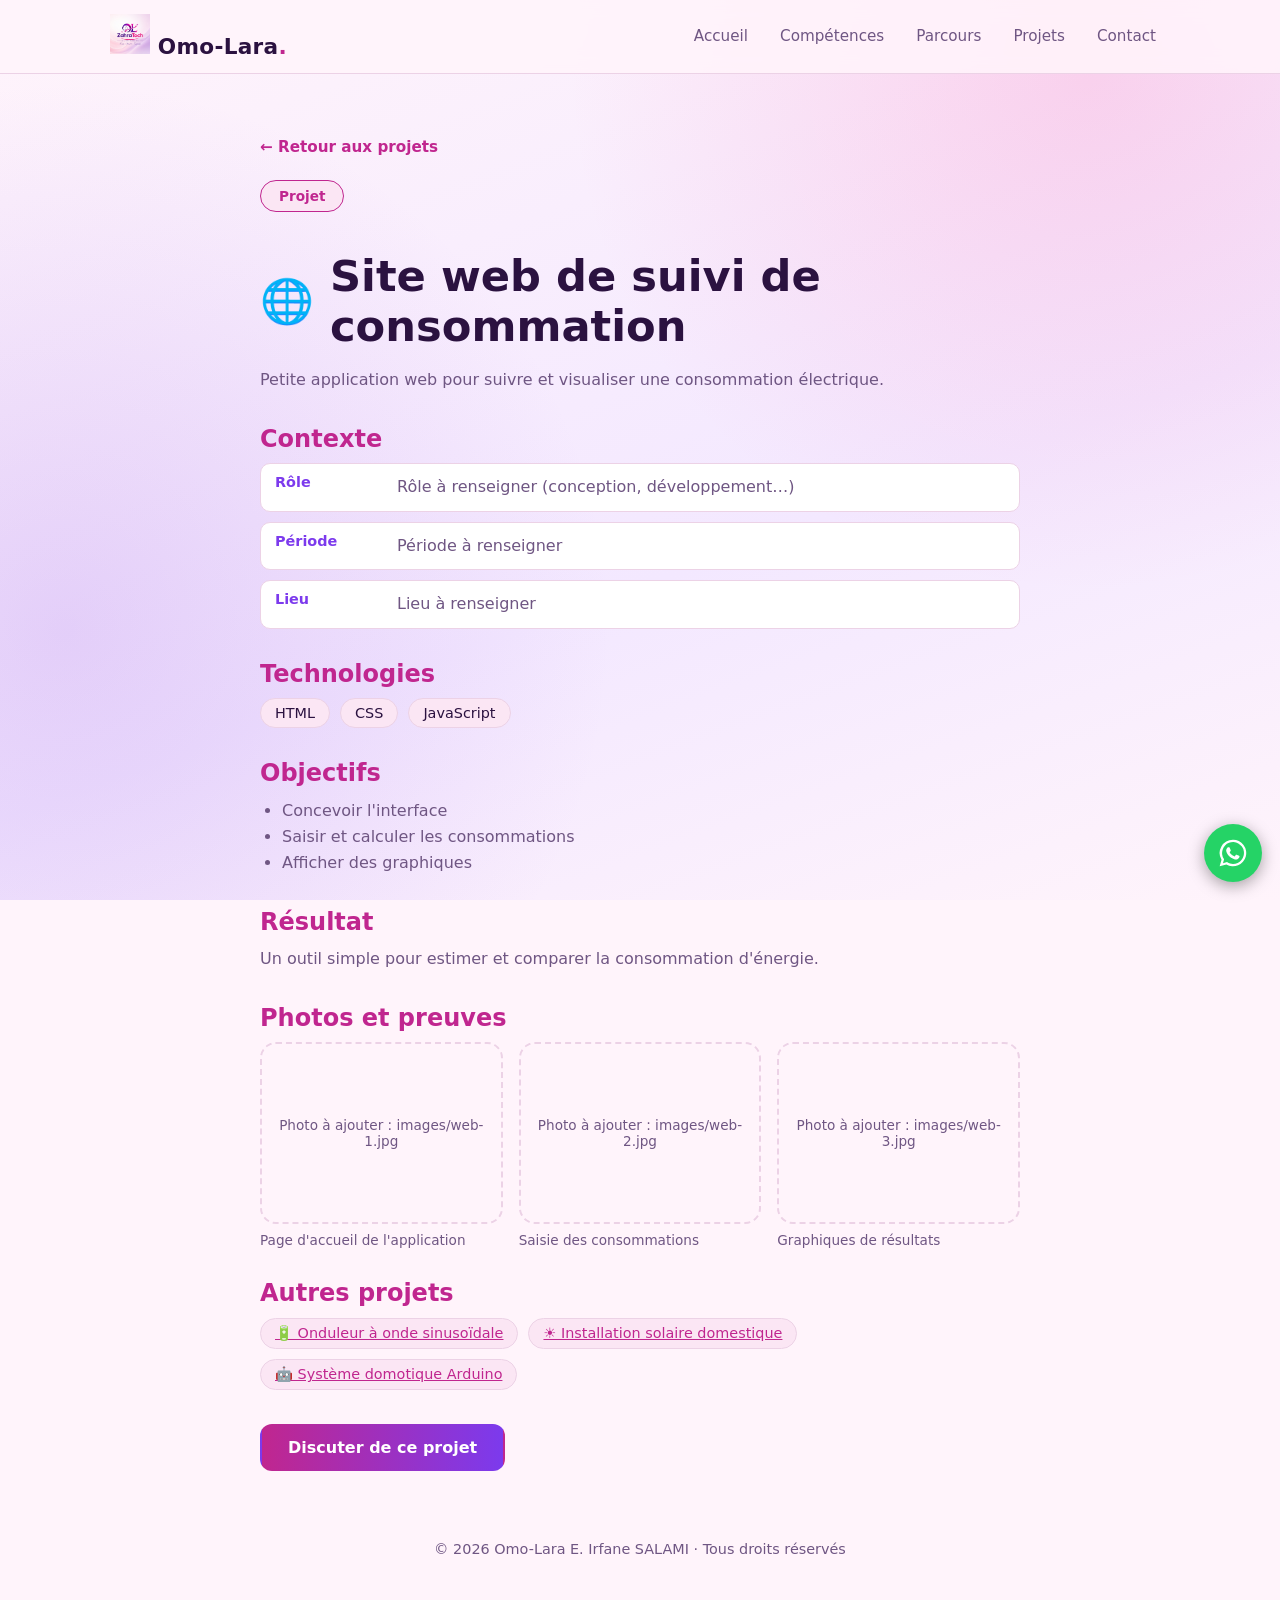
==== commit 42d80589: "Update index.html" ====
--- a/index.html
+++ b/index.html
@@ -1,430 +1,174 @@
 <!DOCTYPE html>
 <!-- <!DOCTYPE html> : indique au navigateur que le document utilise HTML5 -->
 <html lang="fr">
-<!-- <html> : racine de la page. lang="fr" aide les lecteurs d'écran et les moteurs de recherche à savoir que le texte est en français -->
+<!-- <html> : racine de la page. lang="fr" signale que le contenu est en français -->
 
-<head>  <!-- <head> : contient les informations invisibles de la page (titre, styles, réglages) -->
-    <meta charset="utf-8"> <!-- charset="utf-8" : permet d'afficher correctement les accents (é, è, ç) et les emojis -->
-    <meta name="viewport" content="width=device-width, initial-scale=1, viewport-fit=cover">    <!-- viewport : adapte la page à la largeur des téléphones ; viewport-fit=cover gère les écrans à encoche -->
-    <meta name="description" content="Portfolio d'Omo-Lara E. Irfane SALAMI, étudiante en Génie Électrique et Informatique à l'INSTI de Lokossa (Bénin) : compétences, parcours et projets.">   <!-- description : texte affiché par Google sous le titre dans les résultats de recherche -->
-    <meta name="theme-color" content="#1b1030"> <!-- theme-color : colore la barre du navigateur sur mobile (même violet foncé que le site) -->
-    <title>Omo-Lara Irfane SALAMI – Portfolio</title>   <!-- <title> : titre affiché dans l'onglet du navigateur -->
-    <link rel="stylesheet" href="https://cdnjs.cloudflare.com/ajax/libs/font-awesome/6.5.1/css/all.min.css" crossorigin="anonymous" referrerpolicy="no-referrer">           <!-- Charge la bibliothèque d'icônes Font Awesome depuis internet : sans cette ligne, les balises <i class="fas fa-..."> restent vides -->
-    <link rel="stylesheet" href="styles.css">   <!-- <link rel="stylesheet"> : relie la page à la feuille de style styles.css -->
+<head>
+    <!-- <head> : informations invisibles de la page (titre, styles, réglages) -->
+    <meta charset="utf-8">
+    <!-- charset="utf-8" : affichage correct des accents et des emojis -->
+    <meta name="viewport" content="width=device-width, initial-scale=1, viewport-fit=cover">
+    <!-- viewport : adapte la page à la largeur des téléphones ; viewport-fit=cover gère les écrans à encoche -->
+    <meta name="description" content="Site web de suivi de consommation : Petite application web pour suivre et visualiser une consommation électrique. Projet d'Omo-Lara E. Irfane SALAMI.">
+    <!-- description : texte affiché par Google sous le titre dans les résultats de recherche -->
+    <meta name="theme-color" content="#1b1030">
+    <!-- theme-color : colore la barre du navigateur sur mobile (même violet que le site) -->
+    <title>Site web de suivi de consommation – Omo-Lara Irfane SALAMI</title>
+    <!-- <title> : titre affiché dans l'onglet du navigateur -->
+    <link rel="stylesheet" href="styles.css">
+    <!-- <link rel="stylesheet"> : relie la page à la feuille de style commune styles.css -->
 </head>
 
 <body>
     <!-- <body> : tout le contenu visible de la page -->
 
     <a class="lien-evitement" href="#contenu-principal">Aller au contenu principal</a>
-    <!-- Lien d'accessibilité : invisible tant qu'on ne navigue pas au clavier (touche Tab). Il permet de sauter directement au contenu -->
+    <!-- Lien d'accessibilité : invisible tant qu'on ne navigue pas au clavier (touche Tab) ; il saute directement au contenu -->
 
     <header class="entete">
-        <!-- <header> : zone d'en-tête de la page (logo + menu) -->
+        <!-- <header> : en-tête de la page, identique sur toutes les pages -->
         <div class="entete__barre">
-            <!-- <div> : simple boîte de mise en page, ici pour aligner le logo et le menu sur une ligne -->
+            <!-- Boîte qui aligne le logo et le menu sur une ligne -->
             <a class="logo" href="index.html#accueil">
-                <!-- <a> : lien cliquable ; ramène ici à la section d'accueil -->
-                Omo-Lara<span class="logo__point">.</span>
-                <!-- <span> : petite zone de texte sans effet, utilisée pour colorer le point final en rose -->
+                <!-- Le logo est un lien qui ramène à la page d'accueil ; il contient maintenant l'image ET le texte -->
+                <img class="logo__image" src="./images/ZahraLogo.png" alt="" width="40" height="40">
+                <!-- alt="" : image décorative ici, car le texte « Omo-Lara » à côté donne déjà le nom du lien aux lecteurs d'écran ;
+                    width et height : réservent la place avant le chargement (évite que l'en-tête « saute ») -->
+                <span>Omo-Lara<span class="logo__point">.</span></span>
+                <!-- <span> extérieur : regroupe le texte pour la mise en page ; <span> intérieur : colore le point en rose -->
             </a>
             <nav class="menu" aria-label="Navigation principale">
-                <!-- <nav> : balise sémantique pour un menu de navigation ; aria-label l'identifie pour les lecteurs d'écran -->
+                <!-- <nav> : menu de navigation ; aria-label l'identifie pour les lecteurs d'écran -->
                 <a href="index.html#accueil">Accueil</a>
                 <a href="index.html#competences">Compétences</a>
                 <a href="index.html#parcours">Parcours</a>
                 <a href="index.html#projets">Projets</a>
                 <a href="index.html#contact">Contact</a>
-                <!-- Chaque lien pointe vers une section grâce à son identifiant (#id) -->
+                <!-- Les liens commencent par "index.html" car ils pointent vers des sections d'une AUTRE page -->
             </nav>
         </div>
     </header>
 
-    <main id="contenu-principal">
-        <!-- <main> : contenu principal et unique de la page (il ne doit apparaître qu'une fois) -->
+    <main id="contenu-principal" class="page-projet">
+        <!-- <main> : contenu principal et unique de la page ; la classe "page-projet" donne la colonne étroite centrée -->
 
-        <!-- ========== SECTION 1 : ACCUEIL ========== -->
-        <section id="accueil" class="hero" aria-labelledby="titre-hero">
-            <!-- <section> : regroupe un bloc de contenu thématique ; aria-labelledby le relie à son titre (#titre-hero) -->
-            <div class="hero__texte">
-                <p class="surtitre">Portfolio · Génie Électrique et Informatique</p>
-                <!-- <p> : paragraphe. Ici un petit texte d'introduction au-dessus du titre -->
-                <h1 id="titre-hero" class="hero__titre">Omo-Lara E. Irfane <span class="hero__nom">SALAMI</span></h1>
-                <!-- <h1> : titre principal de la page (un seul par page). Le nom de famille est mis en valeur avec <span> -->
-                <p class="hero__intro">Étudiante en Génie Électrique et Informatique, option Électronique et Électrotechnique à l'INSTI de Lokossa (Mono, Bénin). Je conçois des montages électroniques et des solutions qui allient informatique, électronique, électricité, développement web et programmation.</p>
+        <a class="page-projet__retour" href="index.html#projets">← Retour aux projets</a>
+        <!-- Lien de retour vers la section « Mes projets » de l'accueil -->
 
-                <div class="hero__boutons">
-                    <a class="bouton" href="#projets">Voir mes projets</a>
-                    <a class="bouton bouton--contour" href="#contact">Me contacter</a>
-                    <!-- Deux boutons-liens : "bouton" = plein, "bouton--contour" = variante avec simple bordure -->
-                </div>
+        <article>
+            <!-- <article> : contenu autonome = la fiche complète de ce projet -->
 
+            <header>
+                <!-- <header> (dans l'article) : en-tête de la fiche -->
+                <p class="surtitre">Projet</p>
+                <!-- Petit badge au-dessus du titre -->
+                <h1 class="page-projet__titre"><span aria-hidden="true">🌐</span> Site web de suivi de consommation</h1>
+                <!-- <h1> : titre principal de la page (un seul par page) ; l'emoji est décoratif -->
+                <p class="section__intro">Petite application web pour suivre et visualiser une consommation électrique.</p>
+                <!-- Phrase de présentation du projet -->
+            </header>
+
+            <section aria-labelledby="titre-contexte">
+                <!-- <section> : bloc thématique ; aria-labelledby le relie à son titre (#titre-contexte) -->
+                <h2 id="titre-contexte" class="page-projet__sous-titre">Contexte</h2>
+                <!-- <h2> : titre de section (niveau 2, sous le <h1>) -->
+                <dl class="contexte">
+                    <!-- <dl> : liste de définitions (terme + valeur), adaptée à « Rôle : … », « Période : … » -->
+                    <div class="contexte__ligne"><dt>Rôle</dt><dd>Rôle à renseigner (conception, développement…)</dd></div>
+                    <!-- <dt> = le terme ; <dd> = sa valeur ; <div> regroupe les deux pour la mise en page -->
+                    <div class="contexte__ligne"><dt>Période</dt><dd>Période à renseigner</dd></div>
+                    <div class="contexte__ligne"><dt>Lieu</dt><dd>Lieu à renseigner</dd></div>
+                </dl>
+            </section>
+
+            <section aria-labelledby="titre-technologies">
+                <h2 id="titre-technologies" class="page-projet__sous-titre">Technologies</h2>
                 <ul class="infos">
-                    <!-- <ul> : liste à puces ; chaque <li> est un élément de la liste (remplace les anciens <br>) -->
-                    <li class="etiquette">🎓 INSTI | UNSTIM</li>
-                    <li class="etiquette">📍 Lokossa, Mono, Bénin</li>
-                    <li class="etiquette">🎂 22 ans</li>
+                    <!-- <ul> : liste ; "infos" + "etiquette" affichent les mots-clés sous forme de pastilles -->
+                    <li class="etiquette">HTML</li>
+                    <li class="etiquette">CSS</li>
+                    <li class="etiquette">JavaScript</li>
                 </ul>
-            </div>
+            </section>
 
-            <figure class="hero__visuel" aria-hidden="true">
-                <!-- <figure> : bloc visuel illustratif ; aria-hidden="true" le cache aux lecteurs d'écran car il est purement décoratif -->
-                <div class="avatar">OS</div>
-                <!-- Médaillon avec les initiales (O et S) à la place d'une photo -->
-            </figure>
-        </section>
+            <section aria-labelledby="titre-objectifs">
+                <h2 id="titre-objectifs" class="page-projet__sous-titre">Objectifs</h2>
+                <ul class="page-projet__liste">
+                    <!-- Liste à puces des objectifs du projet -->
+                    <li>Concevoir l'interface</li>
+                    <li>Saisir et calculer les consommations</li>
+                    <li>Afficher des graphiques</li>
+                </ul>
+            </section>
 
-        <!-- ========== SECTION 2 : COMPÉTENCES ========== -->
-        <section id="competences" class="section" aria-labelledby="titre-competences">
-            <h2 id="titre-competences" class="section__titre">Compétences</h2>
-            <!-- <h2> : titre d'une section (niveau 2, sous le <h1>) -->
-            <p class="section__intro">Un profil à la croisée de l'électronique, de l'électrotechnique et de l'informatique.</p>
+            <section aria-labelledby="titre-resultat">
+                <h2 id="titre-resultat" class="page-projet__sous-titre">Résultat</h2>
+                <p class="page-projet__texte">Un outil simple pour estimer et comparer la consommation d'énergie.</p>
+            </section>
 
-            <div class="grille">
-                <!-- Grille : le CSS disposera les 3 cartes côte à côte, puis en colonne sur mobile -->
+            <section aria-labelledby="titre-galerie">
+                <h2 id="titre-galerie" class="page-projet__sous-titre">Photos et preuves</h2>
+                <ul class="galerie">
+                    <!-- Galerie : chaque <li> contient une photo et sa légende.
+                         Les photos se déposent dans le dossier images/ avec le nom indiqué dans src -->
+                    <li>
+                        <figure class="galerie__figure">
+                            <a class="galerie__lien" href="images/web-1.jpg" target="_blank" rel="noopener">
+                                <img class="galerie__image" src="images/web-1.jpg" alt="Page d'accueil de l'application" loading="lazy">
+                            </a>
+                            <figcaption class="galerie__legende">Page d'accueil de l'application</figcaption>
+                        </figure>
+                    </li>
+                    <li>
+                        <figure class="galerie__figure">
+                            <a class="galerie__lien" href="images/web-2.jpg" target="_blank" rel="noopener">
+                                <img class="galerie__image" src="images/web-2.jpg" alt="Saisie des consommations" loading="lazy">
+                            </a>
+                            <figcaption class="galerie__legende">Saisie des consommations</figcaption>
+                        </figure>
+                    </li>
+                    <li>
+                        <figure class="galerie__figure">
+                            <a class="galerie__lien" href="images/web-3.jpg" target="_blank" rel="noopener">
+                                <img class="galerie__image" src="images/web-3.jpg" alt="Graphiques de résultats" loading="lazy">
+                            </a>
+                            <figcaption class="galerie__legende">Graphiques de résultats</figcaption>
+                        </figure>
+                    </li>
+                    <!-- <figure> + <figcaption> : image et légende ; <a> : un clic ouvre la photo en grand dans un nouvel onglet ;
+                         alt : texte lu par les lecteurs d'écran et affiché si l'image manque ;
+                         loading="lazy" : l'image ne se charge que lorsqu'elle approche de l'écran -->
+                </ul>
+            </section>
 
-                <article class="carte">
-                    <!-- <article> : bloc de contenu autonome, ici une catégorie de compétences -->
-                    <h3 class="carte__titre">⚡ Électrotechnique</h3>
-                    <!-- <h3> : sous-titre (niveau 3, sous le <h2>) -->
-                    <ul class="competences">
-                        <li class="competence">
-                            <span class="competence__nom">Installations électriques</span>
-                            <div class="competence__fond"><i class="competence__niveau" style="width:100%"></i></div>
-                            <!-- competence__fond = barre grise ; competence__niveau = partie colorée dont la largeur (style="width") indique le niveau en % -->
-                        </li>
-                        <li class="competence">
-                            <span class="competence__nom">Machines électriques</span>
-                            <div class="competence__fond"><i class="competence__niveau" style="width:70%"></i></div>
-                        </li>
-                        <li class="competence">
-                            <span class="competence__nom">Énergie solaire</span>
-                            <div class="competence__fond"><i class="competence__niveau" style="width:65%"></i></div>
-                        </li>
-                    </ul>
-                </article>
+            <section aria-labelledby="titre-autres">
+                <h2 id="titre-autres" class="page-projet__sous-titre">Autres projets</h2>
+                <ul class="infos">
+                    <!-- Liens rapides vers les autres pages projet -->
+                    <li class="etiquette"><a href="projet-onduleur.html">🔋 Onduleur à onde sinusoïdale</a></li>
+                    <li class="etiquette"><a href="projet-solaire.html">☀️ Installation solaire domestique</a></li>
+                    <li class="etiquette"><a href="projet-arduino.html">🤖 Système domotique Arduino</a></li>
+                </ul>
+            </section>
 
-                <article class="carte">
-                    <h3 class="carte__titre">🔌 Électronique</h3>
-                    <ul class="competences">
-                        <li class="competence">
-                            <span class="competence__nom">Circuits analogiques</span>
-                            <div class="competence__fond"><i class="competence__niveau" style="width:80%"></i></div>
-                        </li>
-                        <li class="competence">
-                            <span class="competence__nom">Microcontrôleurs (Arduino)</span>
-                            <div class="competence__fond"><i class="competence__niveau" style="width:75%"></i></div>
-                        </li>
-                        <li class="competence">
-                            <span class="competence__nom">Simulation (Proteus)</span>
-                            <div class="competence__fond"><i class="competence__niveau" style="width:70%"></i></div>
-                        </li>
-                    </ul>
-                </article>
-
-                <article class="carte">
-                    <h3 class="carte__titre">💻 Informatique</h3>
-                    <ul class="competences">
-                        <li class="competence">
-                            <span class="competence__nom">Programmation C++ / Python</span>
-                            <div class="competence__fond"><i class="competence__niveau" style="width:70%"></i></div>
-                        </li>
-                        <li class="competence">
-                            <span class="competence__nom">Développement Web (HTML / CSS)</span>
-                            <div class="competence__fond"><i class="competence__niveau" style="width:65%"></i></div>
-                        </li>
-                        <li class="competence">
-                            <span class="competence__nom">Bureautique</span>
-                            <div class="competence__fond"><i class="competence__niveau" style="width:90%"></i></div>
-                        </li>
-                    </ul>
-                </article>
-
-                <article class="carte">
-                    <h3 class="carte__titre">🌍 Langue</h3>
-                    <ul class="competences">
-                        <li class="competence">
-                            <span class="competence__nom">Français</span>
-                            <div class="competence__fond"><i class="competence__niveau" style="width:100%"></i></div>
-                        </li>
-                        <li class="competence">
-                            <span class="competence__nom">Anglais</span>
-                            <div class="competence__fond"><i class="competence__niveau" style="width:80%"></i></div>
-                        </li>
-                        <li class="competence">
-                            <span class="competence__nom">Yoruba</span>
-                            <div class="competence__fond"><i class="competence__niveau" style="width:100%"></i></div>
-                        </li>
-                        <li class="competence">
-                            <span class="competence__nom">Goun</span>
-                            <div class="competence__fond"><i class="competence__niveau" style="width:100%"></i></div>
-                        </li>
-                    </ul>
-                </article>
-            </div>
-        </section>
-
-                <!-- ========== SECTION 3 : PARCOURS ========== -->
-        <section id="parcours" class="section" aria-labelledby="titre-parcours">
-            <h2 id="titre-parcours" class="section__titre">Parcours</h2>
-            <p class="section__intro">Mon cheminement académique et mes expériences.</p>
-
-            <ol class="chronologie">
-                <!-- <ol> : liste ordonnée (le parcours suit l'ordre du temps, du plus récent au plus ancien) -->
-
-                <li class="etape etape--rose etape--actuelle">
-                    <!-- <li> : une étape ; "etape--rose" = couleur de la carte ; "etape--actuelle" = pastille pleine (étape en cours) -->
-                    <article class="etape__carte">
-                        <!-- <article> : la carte, un contenu autonome -->
-                        <header class="etape__entete">
-                            <!-- <header> : titre de l'étape + période, alignés sur une ligne -->
-                            <h3 class="etape__titre">Étudiante en Génie Électrique &amp; Informatique</h3>
-                            <p class="etape__periode">2026 – 2027</p>
-                            <!-- Pastille de la période, placée à droite grâce au CSS -->
-                        </header>
-                        <p class="etape__lieu">INSTI Lokossa · Mono · Bénin</p>
-                        <!-- Établissement, écrit dans la couleur de la carte -->
-                        <p class="etape__texte">2ème année de formation en Génie Électrique &amp; Informatique option Électronique et Électrotechnique.</p>
-                    </article>
-                </li>
-
-
-                <li class="etape etape--emeraude">
-                    <article class="etape__carte">
-                        <header class="etape__entete">
-                            <h3 class="etape__titre"> Stage académique à la SBEE</h3>
-                            <p class="etape__periode">Décembre 2025 – Janvier 2026</p>
-                        </header>
-                        <p class="etape__lieu"> SBEE, Porto-Novo, Ouémé, Bénin </p>
-                        <p class="etape__texte">Stage académique de fin d'études de la première année.</p>
-                    </article>
-                </li>
-
-                <li class="etape etape--violet"> 
-                    <article class="etape__carte">
-                        <!-- <article> : la carte, un contenu autonome -->
-                        <header class="etape__entete">
-                            <!-- <header> : titre de l'étape + période, alignés sur une ligne -->
-                            <h3 class="etape__titre">Étudiante en Génie Électrique &amp; Informatique</h3>
-                            <p class="etape__periode">2025 – 2026</p>
-                            <!-- Pastille de la période, placée à droite grâce au CSS -->
-                        </header>
-                        <p class="etape__lieu">INSTI Lokossa · Mono · Bénin</p>
-                        <!-- Établissement, écrit dans la couleur de la carte -->
-                        <p class="etape__texte">1ère année de formation en Génie Électrique &amp; Informatique option Électronique et Électrotechnique.</p>
-                    </article>
-                </li>
-                        
-
-                <li class="etape etape--citron"> 
-                    <article class="etape__carte">
-                        <header class="etape__entete">
-                            <h3 class="etape__titre"> Stage chez un électricien résidentiel</h3>
-                            <p class="etape__periode">Septembre – Octobre 2025</p>
-                        </header>
-                        <p class="etape__lieu">Porto-Novo, Ouémé, Bénin </p>
-                        <p class="etape__texte">Stage d'initiation à la pratique professionnelle dans le domaine de l'électricité résidentielle.</p>
-                    </article>
-                </li>
-
-
-                <li class="etape etape--fuchsia">
-                    <article class="etape__carte">
-                        <header class="etape__entete">
-                            <h3 class="etape__titre">Baccalauréat série F3</h3>
-                            <p class="etape__periode">2024-2025</p>
-                        </header>
-                        <p class="etape__lieu">Lycée CPET Le Phénix · Porto-Novo, Bénin</p>
-                        <p class="etape__texte">Baccalauréat scientifique série F3 (Electrotechnique).</p>
-                    </article>
-                </li>
-
-                <li class="etape etape--indigo">
-                    <article class="etape__carte">
-                        <header class="etape__entete">
-                            <h3 class="etape__titre">Diplôme de Technicien (DT)</h3>
-                            <p class="etape__periode">2024-2025</p>
-                        </header>
-                        <p class="etape__lieu">Lycée CPET Le Phénix · Porto-Novo, Bénin</p>
-                        <p class="etape__texte">Diplôme de Technicien (DT) en Électronique et Électrotechnique.</p>
-                    </article>
-                </li>
-
-
-                <li class="etape etape--framboise"> 
-                    <article class="etape__carte">
-                        <header class="etape__entete">
-                            <h3 class="etape__titre"> Stage chez un électricien résidentiel</h3>
-                            <p class="etape__periode">Juillet – Août 2024</p> 
-                        </header>
-                        <p class="etape__lieu">Porto-Novo, Ouémé, Bénin </p>
-                        <p class="etape__texte">Stage d'initiation à la réalisation d’installations électriques domestiques, au raccordement des circuits dans le domaine de l'électricité résidentielle.</p>
-                    </article>
-                </li>
-
-
-                <li class="etape etape--corail">
-                    <article class="etape__carte">
-                        <header class="etape__entete">
-                            <h3 class="etape__titre">Certificat d'Aptitude Professionnelle</h3>
-                            <p class="etape__periode">2023-2024</p>
-                        </header>
-                        <p class="etape__lieu">Lycée CPET Le Phénix · Porto-Novo, Bénin</p>
-                        <p class="etape__texte">Certificat d'Aptitude Professionnelle en Électronique et Électrotechnique.</p>
-                    </article>
-                </li>
-
-
-                <li class="etape etape--lime">
-                    <article class="etape__carte">
-                        <header class="etape__entete">
-                            <h3 class="etape__titre"> Stage chez un électricien résidentiel</h3>
-                            <p class="etape__periode">Août – Septembre 2023</p>
-                        </header>
-                        <p class="etape__lieu">Porto-Novo, Ouémé, Bénin </p>
-                        <p class="etape__texte">Initiation aux techniques de câblage électrique, à la lecture de schémas électriques, au montage de prises et d’interrupteurs, ainsi qu’à l’identification et à la correction de défauts électriques courants.</p>
-                    </article>
-                </li>
-                
-
-                <li class="etape etape--ambre">
-                    <article class="etape__carte">
-                        <header class="etape__entete">
-                            <h3 class="etape__titre">BEPC</h3>
-                            <p class="etape__periode">2021-2022</p>
-                        </header>
-                        <p class="etape__lieu">CEG KOUTONGBE · Porto-Novo, Bénin</p>
-                        <p class="etape__texte">Brevet d'Études du Premier Cycle (BEPC).</p>
-                    </article>
-                </li>
-
-                <li class="etape etape--turquoise">
-                    <article class="etape__carte">
-                        <header class="etape__entete">
-                            <h3 class="etape__titre">CEP</h3>
-                            <p class="etape__periode">2014-2015</p>
-                        </header>
-                        <p class="etape__lieu">CSP Jean-Bosco · Porto-Novo, Bénin</p>
-                        <p class="etape__texte">Certificat d'Études du Premier Cycle (CEP).</p>
-                    </article>
-                </li>
-            </ol>
-        </section>
-
-        <!-- ========== SECTION 4 : PROJETS ========== -->
-        <section id="projets" class="section" aria-labelledby="titre-projets">
-            <h2 id="titre-projets" class="section__titre">Mes projets</h2>
-            <p class="section__intro">Cliquez sur un projet pour en voir le détail.</p>
-
-            <ul class="grille">
-                <!-- <ul> : liste de 4 cartes ; chaque <li> est un projet. Un clic ouvre la page .html du projet.
-                     Pour ajouter un projet : copier un <li>, changer le lien et les textes, puis créer la page correspondante -->
-                <li>
-                    <a class="carte carte-projet" href="projet_electricite.html">
-                        <!-- Toute la carte est un lien vers la page du projet -->
-                        <div class="carte-projet__icone" aria-hidden="true">🔋</div>
-                        <!-- Emoji décoratif (caché aux lecteurs d'écran) -->
-                        <h3 class="carte__titre">Etude et réalisation des installations électriques domestiques</h3>
-                        <p class="carte-projet__texte">· Établissement du schéma unifilaire et du schéma de câblage; Dimensionnement des conducteurs et choix des protections (disjoncteurs, différentiels); Pose de l’appareillage, des prises, de l’éclairage et du tableau de distribution; Mise à la terre et contrôle de l’installation</p>
-                        <span class="carte-projet__lien">Voir le projet →</span>
-                    </a>
-                </li>
-                <li>
-                    <a class="carte carte-projet" href="projet_api.html">
-                        <!-- Toute la carte est un lien vers la page du projet -->
-                        <div class="carte-projet__icone" aria-hidden="true">☀️</div>
-                        <!-- Emoji décoratif (caché aux lecteurs d'écran) -->
-                        <h3 class="carte__titre">Programmation d'automates avec TIA Portal</h3>
-                        <p class="carte-projet__texte">Conception et programmation d'automates programmables industriels (API) pour l'automatisation et le contrôle des systèmes industriels.</p>
-                        <span class="carte-projet__lien">Voir le projet →</span>
-                    </a>
-                </li>
-                <li>
-                    <a class="carte carte-projet" href="projet_arduino.html">
-                        <!-- Toute la carte est un lien vers la page du projet -->
-                        <div class="carte-projet__icone" aria-hidden="true">🤖</div>
-                        <!-- Emoji décoratif (caché aux lecteurs d'écran) -->
-                        <h3 class="carte__titre">Système domotique Arduino</h3>
-                        <p class="carte-projet__texte">Contrôle automatique de l'éclairage et détection de présence avec Arduino.</p>
-                        <span class="carte-projet__lien">Voir le projet →</span>
-                    </a>
-                </li>
-            </ul>
-        </section>
-
-        <!-- ========== SECTION 5 : CONTACT ========== -->
-        <section id="contact" class="section" aria-labelledby="titre-contact">
-            <h2 id="titre-contact" class="section__titre">Contact</h2>
-            <p class="section__intro">Une question, une collaboration ? Écrivez-moi.</p>
-
-            <div class="contact">
-                <!-- Deux colonnes : coordonnées à gauche, formulaire à droite -->
-
-                <address class="carte coordonnees">
-                    <!-- <address> : balise sémantique réservée aux coordonnées de contact de l'auteur -->
-                    <p>
-                        <span class="coordonnees__label">Email</span>
-                        <a href="mailto:irfanesalami4@gmail.com">irfanesalami4@gmail.com</a>
-                        <!-- mailto: ouvre l'application de messagerie -->
-                    </p>
-                    <p>
-                        <span class="coordonnees__label">Téléphone</span>
-                        <a href="tel:+2290157760662">+229 01 57 76 06 62</a><br>
-                        <a href="tel:+2290144279804">+229 01 44 27 98 04</a>
-                        <!-- tel: lance un appel depuis un téléphone ; <br> force un retour à la ligne -->
-                    </p>
-                    <p>
-                        <span class="coordonnees__label">Localisation</span>
-                        INSTI Lokossa, Mono, Bénin
-                    </p>
-                    <a class="bouton bouton--whatsapp" href="https://wa.me/2290157760662" target="_blank" rel="noopener">Discuter sur WhatsApp</a>
-                    <!-- target="_blank" ouvre un nouvel onglet ; rel="noopener" sécurise ce nouvel onglet -->
-                </address>
-
-                <form class="carte formulaire" id="f" action="https://api.web3forms.com/submit" method="POST">
-                    <!-- action + method : adresse du service Web3Forms qui reçoit le message et le transmet par e-mail.
-                        Sans JavaScript, le formulaire fonctionne quand même grâce à ces deux attributs -->
-                    <input type="hidden" name="access_key" value="392321c5-c0ee-4a7a-99c7-f6b2e03dc2f9">
-                    <!-- Clé d'accès reçue par e-mail : colle-la à la place du texte. Elle est publique par conception -->
-                    <input type="hidden" name="subject" value="Nouveau message depuis le portfolio">
-                    <!-- Objet de l'e-mail que tu recevras -->
-                    <input type="hidden" name="from_name" value="Portfolio – Omo-Lara E. Irfane SALAMI">
-                    <!-- Nom d'expéditeur affiché dans ta boîte mail -->
-                    <input type="checkbox" name="botcheck" class="formulaire__piege" tabindex="-1" autocomplete="off" aria-hidden="true">
-                    <!-- Piège anti-spam : invisible pour les humains, cochée par les robots, dont le message est alors rejeté -->
-
-                    <label class="formulaire__champ" for="n">Nom
-                        <input id="n" name="name" type="text" autocomplete="name" required>
-                        <!-- name="name" : nom attendu par Web3Forms pour l'expéditeur -->
-                    </label>
-                    <label class="formulaire__champ" for="e">Email
-                        <input id="e" name="email" type="email" autocomplete="email" required>
-                        <!-- name="email" : l'adresse du visiteur ; en cliquant sur « Répondre », tu lui réponds directement -->
-                    </label>
-                    <label class="formulaire__champ" for="m">Message
-                        <textarea id="m" name="message" rows="5" required></textarea>
-                    </label>
-                    <button class="bouton" type="submit">Envoyer le message</button>
-                    <p id="ok" class="formulaire__confirmation" role="status"></p>
-                    <!-- Paragraphe vide : le JavaScript y écrit « Merci ! » ou le message d'erreur -->
-                </form>
-            </div>
-        </section>
+            <a class="bouton" href="index.html#contact">Discuter de ce projet</a>
+            <!-- Bouton qui ramène au formulaire de contact de l'accueil -->
+        </article>
     </main>
 
     <footer class="pied">
-        <!-- <footer> : pied de page (mentions de fin) -->
+        <!-- <footer> : pied de page, identique sur toutes les pages -->
         <p>© 2026 Omo-Lara E. Irfane SALAMI · Tous droits réservés</p>
     </footer>
 
     <a class="whatsapp" href="https://wa.me/2290157760662" target="_blank" rel="noopener" aria-label="Discuter sur WhatsApp">
-        <!-- Bouton rond flottant en bas à droite ; aria-label donne un nom au lien car il ne contient qu'une icône -->
+        <!-- Bouton rond flottant ; target="_blank" ouvre un nouvel onglet, rel="noopener" le sécurise ; aria-label nomme le lien car il ne contient qu'une icône -->
         <svg viewBox="0 0 24 24" aria-hidden="true" focusable="false"><path d="M12 2a10 10 0 0 0-8.6 15.1L2 22l5-1.3A10 10 0 1 0 12 2zm0 18.2c-1.5 0-3-.4-4.2-1.2l-.3-.2-3 .8.8-2.9-.2-.3A8.2 8.2 0 1 1 12 20.2zm4.5-6.1c-.2-.1-1.5-.7-1.7-.8-.2-.1-.4-.1-.6.1l-.8 1c-.1.2-.3.2-.5.1-.7-.3-1.5-.8-2.1-1.4-.6-.5-1-1.2-1.2-1.5-.1-.2 0-.4.1-.5l.4-.4.2-.4v-.4l-.8-1.8c-.2-.5-.4-.4-.6-.4h-.4c-.2 0-.5.1-.7.3-.7.7-1 1.5-.9 2.5.2 1.1.7 2.1 1.4 3 1.4 1.8 3.1 2.7 4.7 3.1.9.3 1.7.2 2.3 0 .7-.2 1.3-.9 1.5-1.6.1-.4.1-.7 0-.8z"/></svg>
-        <!-- <svg> : image vectorielle (logo WhatsApp) nette à toutes les tailles ; <path> en dessine le contour -->
+        <!-- <svg> : image vectorielle (logo WhatsApp) nette à toutes les tailles -->
     </a>
 
     <script src="script.js"></script>
-    <!-- <script> : charge le JavaScript en fin de page, une fois tout le HTML affiché -->
+    <!-- <script> : charge le JavaScript en fin de page ; ici il sert à remplacer une photo absente par un cadre « Photo à ajouter » -->
 </body>
 
-</html>+</html>
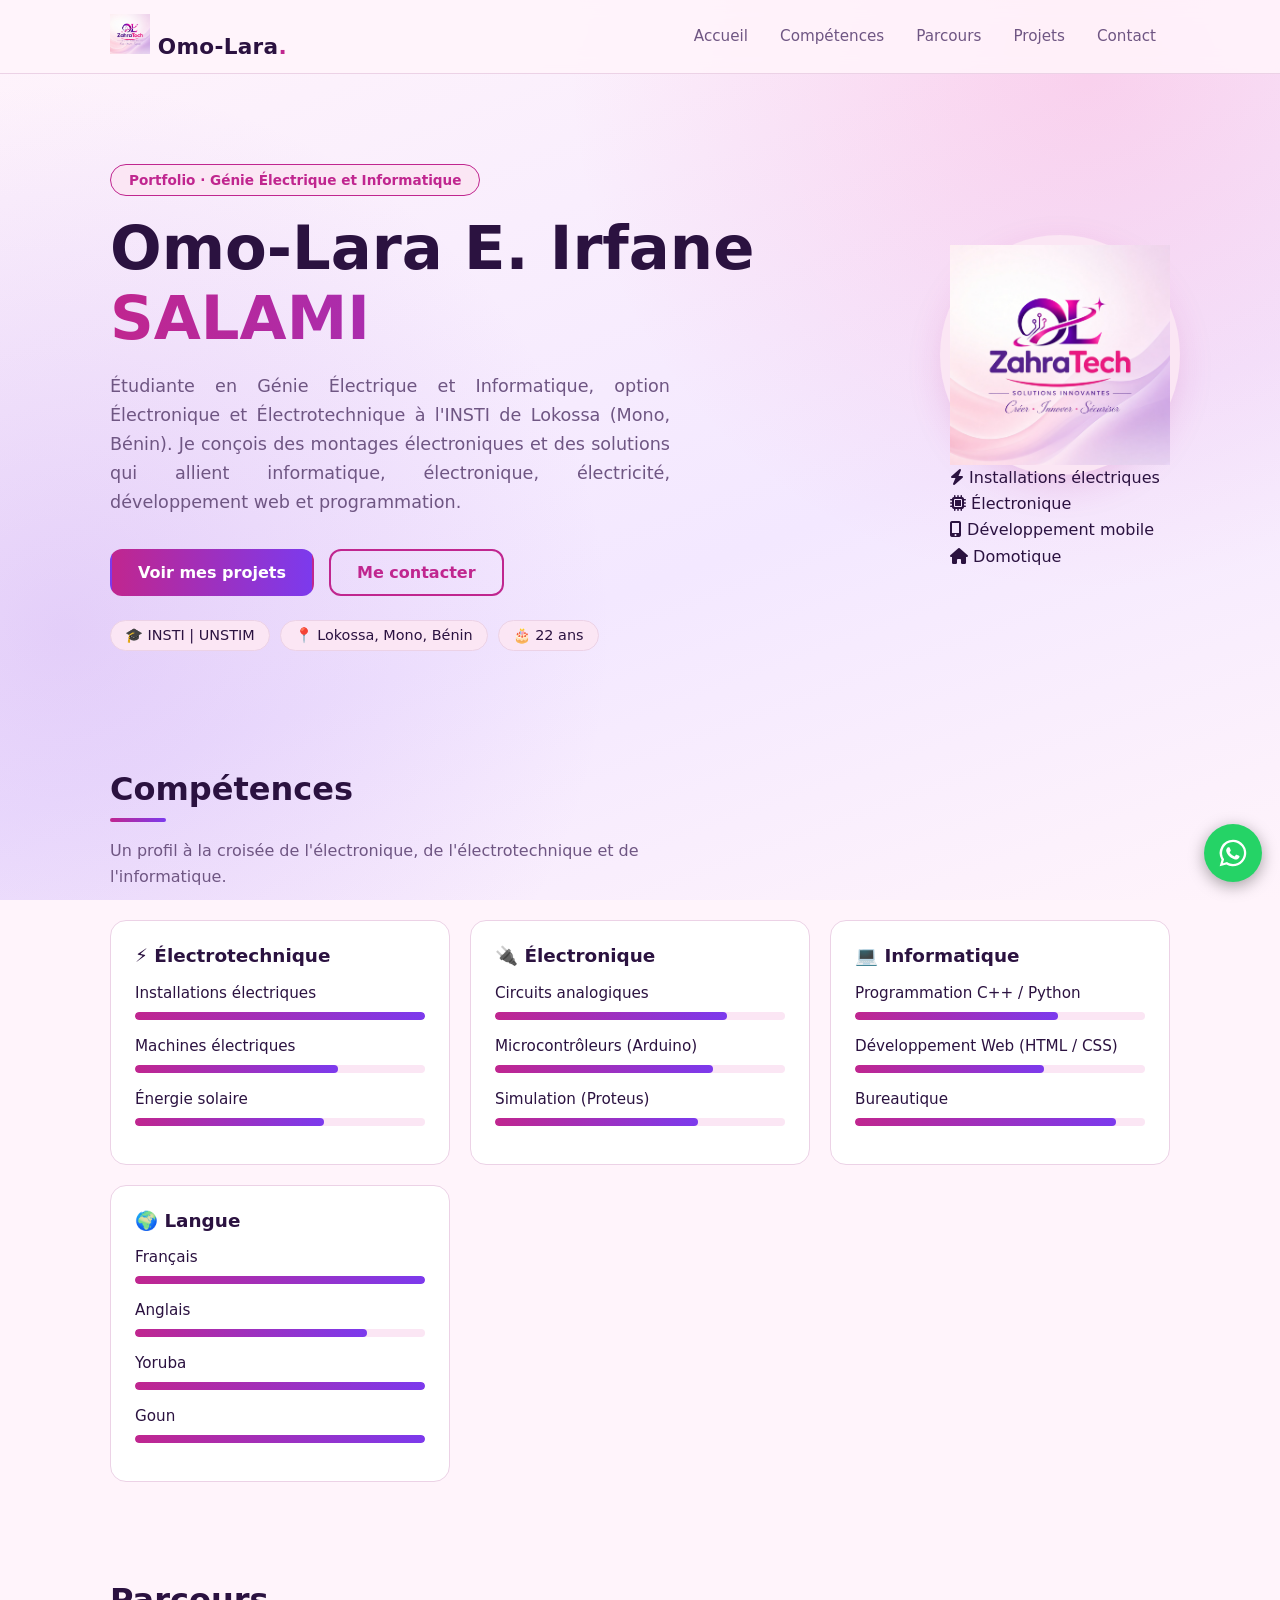
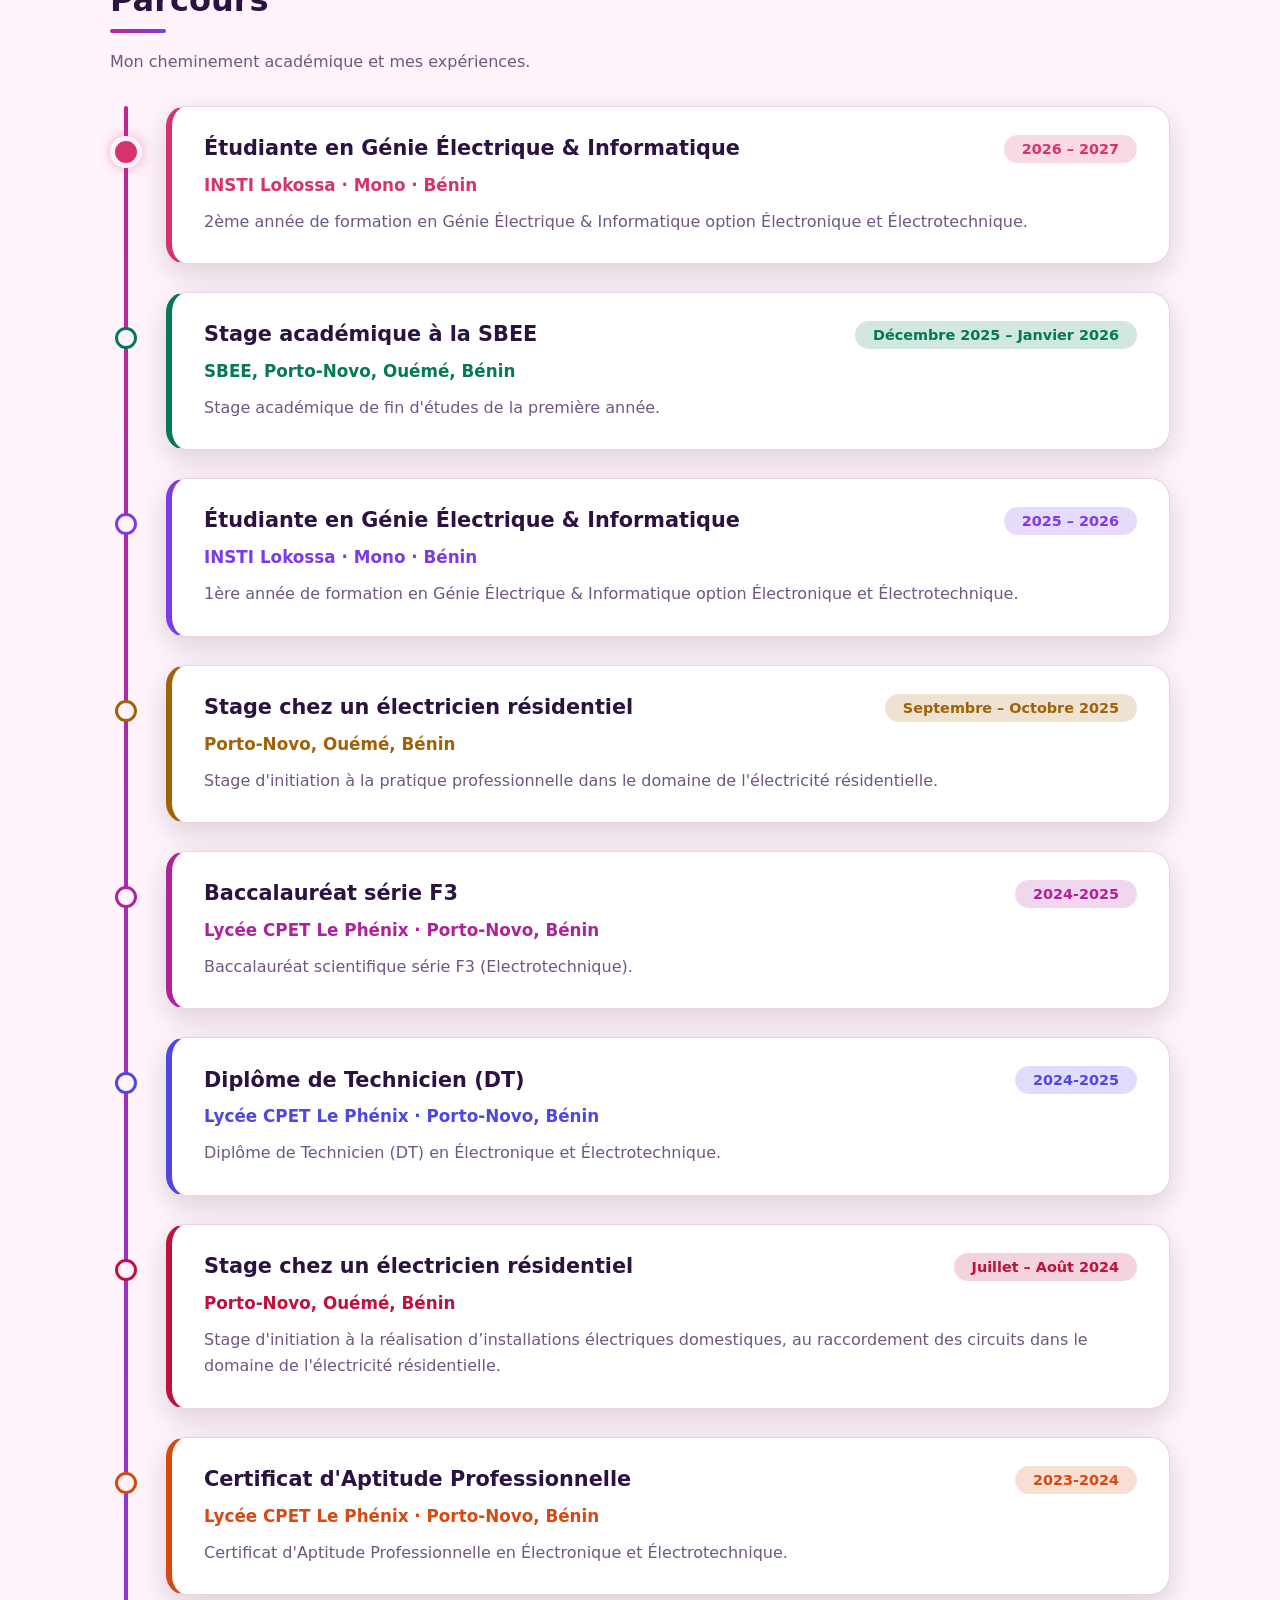
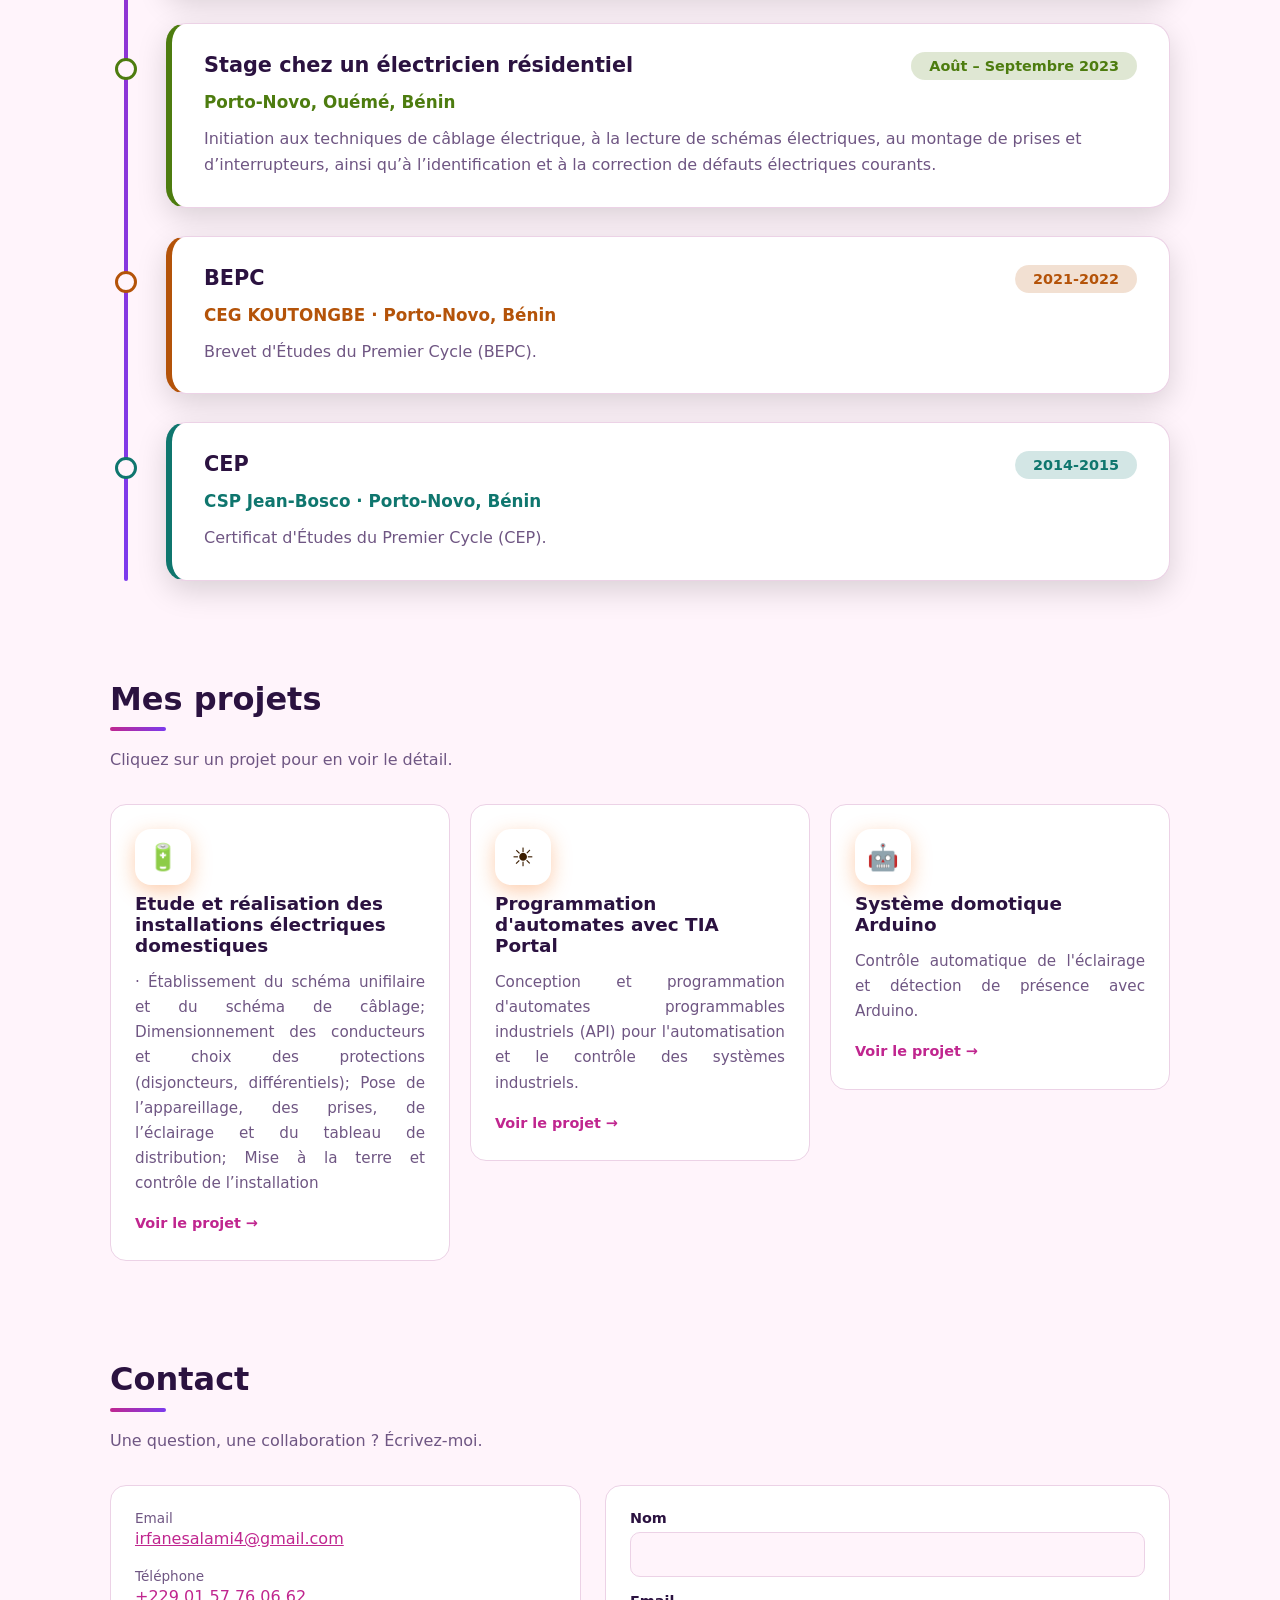
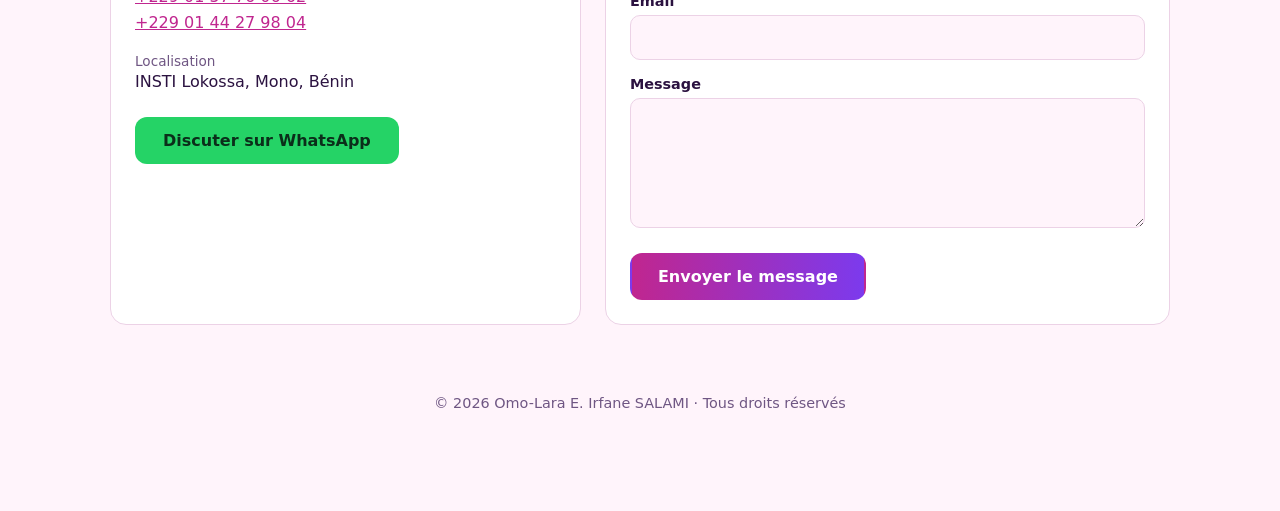
==== commit 44a5847e: "Update index.html" ====
--- a/index.html
+++ b/index.html
@@ -1,34 +1,28 @@
 <!DOCTYPE html>
 <!-- <!DOCTYPE html> : indique au navigateur que le document utilise HTML5 -->
 <html lang="fr">
-<!-- <html> : racine de la page. lang="fr" signale que le contenu est en français -->
-
-<head>
-    <!-- <head> : informations invisibles de la page (titre, styles, réglages) -->
-    <meta charset="utf-8">
-    <!-- charset="utf-8" : affichage correct des accents et des emojis -->
-    <meta name="viewport" content="width=device-width, initial-scale=1, viewport-fit=cover">
-    <!-- viewport : adapte la page à la largeur des téléphones ; viewport-fit=cover gère les écrans à encoche -->
-    <meta name="description" content="Site web de suivi de consommation : Petite application web pour suivre et visualiser une consommation électrique. Projet d'Omo-Lara E. Irfane SALAMI.">
-    <!-- description : texte affiché par Google sous le titre dans les résultats de recherche -->
-    <meta name="theme-color" content="#1b1030">
-    <!-- theme-color : colore la barre du navigateur sur mobile (même violet que le site) -->
-    <title>Site web de suivi de consommation – Omo-Lara Irfane SALAMI</title>
-    <!-- <title> : titre affiché dans l'onglet du navigateur -->
-    <link rel="stylesheet" href="styles.css">
-    <!-- <link rel="stylesheet"> : relie la page à la feuille de style commune styles.css -->
+<!-- <html> : racine de la page. lang="fr" aide les lecteurs d'écran et les moteurs de recherche à savoir que le texte est en français -->
+
+<head>  <!-- <head> : contient les informations invisibles de la page (titre, styles, réglages) -->
+    <meta charset="utf-8"> <!-- charset="utf-8" : permet d'afficher correctement les accents (é, è, ç) et les emojis -->
+    <meta name="viewport" content="width=device-width, initial-scale=1, viewport-fit=cover">    <!-- viewport : adapte la page à la largeur des téléphones ; viewport-fit=cover gère les écrans à encoche -->
+    <meta name="description" content="Portfolio d'Omo-Lara E. Irfane SALAMI, étudiante en Génie Électrique et Informatique à l'INSTI de Lokossa (Bénin) : compétences, parcours et projets.">   <!-- description : texte affiché par Google sous le titre dans les résultats de recherche -->
+    <meta name="theme-color" content="#1b1030"> <!-- theme-color : colore la barre du navigateur sur mobile (même violet foncé que le site) -->
+    <title>Omo-Lara Irfane SALAMI – Portfolio</title>   <!-- <title> : titre affiché dans l'onglet du navigateur -->
+    <link rel="stylesheet" href="https://cdnjs.cloudflare.com/ajax/libs/font-awesome/6.5.1/css/all.min.css" crossorigin="anonymous" referrerpolicy="no-referrer">           <!-- Charge la bibliothèque d'icônes Font Awesome depuis internet : sans cette ligne, les balises <i class="fas fa-..."> restent vides -->
+    <link rel="stylesheet" href="styles.css">   <!-- <link rel="stylesheet"> : relie la page à la feuille de style styles.css -->
 </head>
 
 <body>
     <!-- <body> : tout le contenu visible de la page -->
 
     <a class="lien-evitement" href="#contenu-principal">Aller au contenu principal</a>
-    <!-- Lien d'accessibilité : invisible tant qu'on ne navigue pas au clavier (touche Tab) ; il saute directement au contenu -->
+    <!-- Lien d'accessibilité : invisible tant qu'on ne navigue pas au clavier (touche Tab). Il permet de sauter directement au contenu -->
 
     <header class="entete">
-        <!-- <header> : en-tête de la page, identique sur toutes les pages -->
+        <!-- <header> : zone d'en-tête de la page (logo + menu) -->
         <div class="entete__barre">
-            <!-- Boîte qui aligne le logo et le menu sur une ligne -->
+            <!-- <div> : simple boîte de mise en page, ici pour aligner le logo et le menu sur une ligne -->
             <a class="logo" href="index.html#accueil">
                 <!-- Le logo est un lien qui ramène à la page d'accueil ; il contient maintenant l'image ET le texte -->
                 <img class="logo__image" src="./images/ZahraLogo.png" alt="" width="40" height="40">
@@ -38,137 +32,421 @@
                 <!-- <span> extérieur : regroupe le texte pour la mise en page ; <span> intérieur : colore le point en rose -->
             </a>
             <nav class="menu" aria-label="Navigation principale">
-                <!-- <nav> : menu de navigation ; aria-label l'identifie pour les lecteurs d'écran -->
+                <!-- <nav> : balise sémantique pour un menu de navigation ; aria-label l'identifie pour les lecteurs d'écran -->
                 <a href="index.html#accueil">Accueil</a>
                 <a href="index.html#competences">Compétences</a>
                 <a href="index.html#parcours">Parcours</a>
                 <a href="index.html#projets">Projets</a>
                 <a href="index.html#contact">Contact</a>
-                <!-- Les liens commencent par "index.html" car ils pointent vers des sections d'une AUTRE page -->
+                <!-- Chaque lien pointe vers une section grâce à son identifiant (#id) -->
             </nav>
         </div>
     </header>
 
-    <main id="contenu-principal" class="page-projet">
-        <!-- <main> : contenu principal et unique de la page ; la classe "page-projet" donne la colonne étroite centrée -->
-
-        <a class="page-projet__retour" href="index.html#projets">← Retour aux projets</a>
-        <!-- Lien de retour vers la section « Mes projets » de l'accueil -->
-
-        <article>
-            <!-- <article> : contenu autonome = la fiche complète de ce projet -->
-
-            <header>
-                <!-- <header> (dans l'article) : en-tête de la fiche -->
-                <p class="surtitre">Projet</p>
-                <!-- Petit badge au-dessus du titre -->
-                <h1 class="page-projet__titre"><span aria-hidden="true">🌐</span> Site web de suivi de consommation</h1>
-                <!-- <h1> : titre principal de la page (un seul par page) ; l'emoji est décoratif -->
-                <p class="section__intro">Petite application web pour suivre et visualiser une consommation électrique.</p>
-                <!-- Phrase de présentation du projet -->
-            </header>
-
-            <section aria-labelledby="titre-contexte">
-                <!-- <section> : bloc thématique ; aria-labelledby le relie à son titre (#titre-contexte) -->
-                <h2 id="titre-contexte" class="page-projet__sous-titre">Contexte</h2>
-                <!-- <h2> : titre de section (niveau 2, sous le <h1>) -->
-                <dl class="contexte">
-                    <!-- <dl> : liste de définitions (terme + valeur), adaptée à « Rôle : … », « Période : … » -->
-                    <div class="contexte__ligne"><dt>Rôle</dt><dd>Rôle à renseigner (conception, développement…)</dd></div>
-                    <!-- <dt> = le terme ; <dd> = sa valeur ; <div> regroupe les deux pour la mise en page -->
-                    <div class="contexte__ligne"><dt>Période</dt><dd>Période à renseigner</dd></div>
-                    <div class="contexte__ligne"><dt>Lieu</dt><dd>Lieu à renseigner</dd></div>
-                </dl>
-            </section>
-
-            <section aria-labelledby="titre-technologies">
-                <h2 id="titre-technologies" class="page-projet__sous-titre">Technologies</h2>
+    <main id="contenu-principal">
+        <!-- <main> : contenu principal et unique de la page (il ne doit apparaître qu'une fois) -->
+
+        <!-- ========== SECTION 1 : ACCUEIL ========== -->
+        <section id="accueil" class="hero" aria-labelledby="titre-hero">
+            <!-- <section> : regroupe un bloc de contenu thématique ; aria-labelledby le relie à son titre (#titre-hero) -->
+            <div class="hero__texte">
+                <p class="surtitre">Portfolio · Génie Électrique et Informatique</p>
+                <!-- <p> : paragraphe. Ici un petit texte d'introduction au-dessus du titre -->
+                <h1 id="titre-hero" class="hero__titre">Omo-Lara E. Irfane <span class="hero__nom">SALAMI</span></h1>
+                <!-- <h1> : titre principal de la page (un seul par page). Le nom de famille est mis en valeur avec <span> -->
+                <p class="hero__intro">Étudiante en Génie Électrique et Informatique, option Électronique et Électrotechnique à l'INSTI de Lokossa (Mono, Bénin). Je conçois des montages électroniques et des solutions qui allient informatique, électronique, électricité, développement web et programmation.</p>
+
+                <div class="hero__boutons">
+                    <a class="bouton" href="#projets">Voir mes projets</a>
+                    <a class="bouton bouton--contour" href="#contact">Me contacter</a>
+                    <!-- Deux boutons-liens : "bouton" = plein, "bouton--contour" = variante avec simple bordure -->
+                </div>
+
                 <ul class="infos">
-                    <!-- <ul> : liste ; "infos" + "etiquette" affichent les mots-clés sous forme de pastilles -->
-                    <li class="etiquette">HTML</li>
-                    <li class="etiquette">CSS</li>
-                    <li class="etiquette">JavaScript</li>
+                    <!-- <ul> : liste à puces ; chaque <li> est un élément de la liste (remplace les anciens <br>) -->
+                    <li class="etiquette">🎓 INSTI | UNSTIM</li>
+                    <li class="etiquette">📍 Lokossa, Mono, Bénin</li>
+                    <li class="etiquette">🎂 22 ans</li>
                 </ul>
-            </section>
-
-            <section aria-labelledby="titre-objectifs">
-                <h2 id="titre-objectifs" class="page-projet__sous-titre">Objectifs</h2>
-                <ul class="page-projet__liste">
-                    <!-- Liste à puces des objectifs du projet -->
-                    <li>Concevoir l'interface</li>
-                    <li>Saisir et calculer les consommations</li>
-                    <li>Afficher des graphiques</li>
+            </div>
+
+            <figure class="hero__visuel">
+                <!-- <figure> : zone visuelle du hero ; elle sert de repère pour placer les pastilles autour du cercle -->
+                <div class="avatar">
+                    <img src="./images/ZahraLogo.png" alt="Logo d'Omo-Lara E. Irfane SALAMI" width="220" height="220">
+                    <!-- Médaillon rond qui contient le logo -->
+                </div>
+
+                <ul class="modules" aria-label="Domaines de compétence">
+                    <!-- <ul> : liste des 4 modules ; aria-label la décrit aux lecteurs d'écran -->
+                    <li class="module module--electricite" data-amplitude="10" data-vitesse="1.3" data-phase="0">
+                        <!-- data-amplitude = hauteur du va-et-vient en pixels ; data-vitesse = rapidité ; data-phase = décalage de départ (lus par le JavaScript) -->
+                        <i class="fas fa-bolt" aria-hidden="true"></i> Installations électriques
+                    </li>
+                    <li class="module module--electronique" data-amplitude="12" data-vitesse="1.0" data-phase="1.5">
+                        <i class="fas fa-microchip" aria-hidden="true"></i> Électronique
+                    </li>
+                    <li class="module module--mobile" data-amplitude="9" data-vitesse="1.5" data-phase="3">
+                        <i class="fas fa-mobile-screen-button" aria-hidden="true"></i> Développement mobile
+                    </li>
+                    <li class="module module--domotique" data-amplitude="11" data-vitesse="1.15" data-phase="4.5">
+                        <i class="fas fa-house" aria-hidden="true"></i> Domotique
+                    </li>
                 </ul>
-            </section>
-
-            <section aria-labelledby="titre-resultat">
-                <h2 id="titre-resultat" class="page-projet__sous-titre">Résultat</h2>
-                <p class="page-projet__texte">Un outil simple pour estimer et comparer la consommation d'énergie.</p>
-            </section>
-
-            <section aria-labelledby="titre-galerie">
-                <h2 id="titre-galerie" class="page-projet__sous-titre">Photos et preuves</h2>
-                <ul class="galerie">
-                    <!-- Galerie : chaque <li> contient une photo et sa légende.
-                         Les photos se déposent dans le dossier images/ avec le nom indiqué dans src -->
-                    <li>
-                        <figure class="galerie__figure">
-                            <a class="galerie__lien" href="images/web-1.jpg" target="_blank" rel="noopener">
-                                <img class="galerie__image" src="images/web-1.jpg" alt="Page d'accueil de l'application" loading="lazy">
-                            </a>
-                            <figcaption class="galerie__legende">Page d'accueil de l'application</figcaption>
-                        </figure>
-                    </li>
-                    <li>
-                        <figure class="galerie__figure">
-                            <a class="galerie__lien" href="images/web-2.jpg" target="_blank" rel="noopener">
-                                <img class="galerie__image" src="images/web-2.jpg" alt="Saisie des consommations" loading="lazy">
-                            </a>
-                            <figcaption class="galerie__legende">Saisie des consommations</figcaption>
-                        </figure>
-                    </li>
-                    <li>
-                        <figure class="galerie__figure">
-                            <a class="galerie__lien" href="images/web-3.jpg" target="_blank" rel="noopener">
-                                <img class="galerie__image" src="images/web-3.jpg" alt="Graphiques de résultats" loading="lazy">
-                            </a>
-                            <figcaption class="galerie__legende">Graphiques de résultats</figcaption>
-                        </figure>
-                    </li>
-                    <!-- <figure> + <figcaption> : image et légende ; <a> : un clic ouvre la photo en grand dans un nouvel onglet ;
-                         alt : texte lu par les lecteurs d'écran et affiché si l'image manque ;
-                         loading="lazy" : l'image ne se charge que lorsqu'elle approche de l'écran -->
-                </ul>
-            </section>
-
-            <section aria-labelledby="titre-autres">
-                <h2 id="titre-autres" class="page-projet__sous-titre">Autres projets</h2>
-                <ul class="infos">
-                    <!-- Liens rapides vers les autres pages projet -->
-                    <li class="etiquette"><a href="projet-onduleur.html">🔋 Onduleur à onde sinusoïdale</a></li>
-                    <li class="etiquette"><a href="projet-solaire.html">☀️ Installation solaire domestique</a></li>
-                    <li class="etiquette"><a href="projet-arduino.html">🤖 Système domotique Arduino</a></li>
-                </ul>
-            </section>
-
-            <a class="bouton" href="index.html#contact">Discuter de ce projet</a>
-            <!-- Bouton qui ramène au formulaire de contact de l'accueil -->
-        </article>
+            </figure>
+        </section>
+
+        <!-- ========== SECTION 2 : COMPÉTENCES ========== -->
+        <section id="competences" class="section" aria-labelledby="titre-competences">
+            <h2 id="titre-competences" class="section__titre">Compétences</h2>
+            <!-- <h2> : titre d'une section (niveau 2, sous le <h1>) -->
+            <p class="section__intro">Un profil à la croisée de l'électronique, de l'électrotechnique et de l'informatique.</p>
+
+            <div class="grille">
+                <!-- Grille : le CSS disposera les 3 cartes côte à côte, puis en colonne sur mobile -->
+
+                <article class="carte">
+                    <!-- <article> : bloc de contenu autonome, ici une catégorie de compétences -->
+                    <h3 class="carte__titre">⚡ Électrotechnique</h3>
+                    <!-- <h3> : sous-titre (niveau 3, sous le <h2>) -->
+                    <ul class="competences">
+                        <li class="competence">
+                            <span class="competence__nom">Installations électriques</span>
+                            <div class="competence__fond"><i class="competence__niveau" style="width:100%"></i></div>
+                            <!-- competence__fond = barre grise ; competence__niveau = partie colorée dont la largeur (style="width") indique le niveau en % -->
+                        </li>
+                        <li class="competence">
+                            <span class="competence__nom">Machines électriques</span>
+                            <div class="competence__fond"><i class="competence__niveau" style="width:70%"></i></div>
+                        </li>
+                        <li class="competence">
+                            <span class="competence__nom">Énergie solaire</span>
+                            <div class="competence__fond"><i class="competence__niveau" style="width:65%"></i></div>
+                        </li>
+                    </ul>
+                </article>
+
+                <article class="carte">
+                    <h3 class="carte__titre">🔌 Électronique</h3>
+                    <ul class="competences">
+                        <li class="competence">
+                            <span class="competence__nom">Circuits analogiques</span>
+                            <div class="competence__fond"><i class="competence__niveau" style="width:80%"></i></div>
+                        </li>
+                        <li class="competence">
+                            <span class="competence__nom">Microcontrôleurs (Arduino)</span>
+                            <div class="competence__fond"><i class="competence__niveau" style="width:75%"></i></div>
+                        </li>
+                        <li class="competence">
+                            <span class="competence__nom">Simulation (Proteus)</span>
+                            <div class="competence__fond"><i class="competence__niveau" style="width:70%"></i></div>
+                        </li>
+                    </ul>
+                </article>
+
+                <article class="carte">
+                    <h3 class="carte__titre">💻 Informatique</h3>
+                    <ul class="competences">
+                        <li class="competence">
+                            <span class="competence__nom">Programmation C++ / Python</span>
+                            <div class="competence__fond"><i class="competence__niveau" style="width:70%"></i></div>
+                        </li>
+                        <li class="competence">
+                            <span class="competence__nom">Développement Web (HTML / CSS)</span>
+                            <div class="competence__fond"><i class="competence__niveau" style="width:65%"></i></div>
+                        </li>
+                        <li class="competence">
+                            <span class="competence__nom">Bureautique</span>
+                            <div class="competence__fond"><i class="competence__niveau" style="width:90%"></i></div>
+                        </li>
+                    </ul>
+                </article>
+
+                <article class="carte">
+                    <h3 class="carte__titre">🌍 Langue</h3>
+                    <ul class="competences">
+                        <li class="competence">
+                            <span class="competence__nom">Français</span>
+                            <div class="competence__fond"><i class="competence__niveau" style="width:100%"></i></div>
+                        </li>
+                        <li class="competence">
+                            <span class="competence__nom">Anglais</span>
+                            <div class="competence__fond"><i class="competence__niveau" style="width:80%"></i></div>
+                        </li>
+                        <li class="competence">
+                            <span class="competence__nom">Yoruba</span>
+                            <div class="competence__fond"><i class="competence__niveau" style="width:100%"></i></div>
+                        </li>
+                        <li class="competence">
+                            <span class="competence__nom">Goun</span>
+                            <div class="competence__fond"><i class="competence__niveau" style="width:100%"></i></div>
+                        </li>
+                    </ul>
+                </article>
+            </div>
+        </section>
+
+                <!-- ========== SECTION 3 : PARCOURS ========== -->
+        <section id="parcours" class="section" aria-labelledby="titre-parcours">
+            <h2 id="titre-parcours" class="section__titre">Parcours</h2>
+            <p class="section__intro">Mon cheminement académique et mes expériences.</p>
+
+            <ol class="chronologie">
+                <!-- <ol> : liste ordonnée (le parcours suit l'ordre du temps, du plus récent au plus ancien) -->
+
+                <li class="etape etape--rose etape--actuelle">
+                    <!-- <li> : une étape ; "etape--rose" = couleur de la carte ; "etape--actuelle" = pastille pleine (étape en cours) -->
+                    <article class="etape__carte">
+                        <!-- <article> : la carte, un contenu autonome -->
+                        <header class="etape__entete">
+                            <!-- <header> : titre de l'étape + période, alignés sur une ligne -->
+                            <h3 class="etape__titre">Étudiante en Génie Électrique &amp; Informatique</h3>
+                            <p class="etape__periode">2026 – 2027</p>
+                            <!-- Pastille de la période, placée à droite grâce au CSS -->
+                        </header>
+                        <p class="etape__lieu">INSTI Lokossa · Mono · Bénin</p>
+                        <!-- Établissement, écrit dans la couleur de la carte -->
+                        <p class="etape__texte">2ème année de formation en Génie Électrique &amp; Informatique option Électronique et Électrotechnique.</p>
+                    </article>
+                </li>
+
+
+                <li class="etape etape--emeraude">
+                    <article class="etape__carte">
+                        <header class="etape__entete">
+                            <h3 class="etape__titre"> Stage académique à la SBEE</h3>
+                            <p class="etape__periode">Décembre 2025 – Janvier 2026</p>
+                        </header>
+                        <p class="etape__lieu"> SBEE, Porto-Novo, Ouémé, Bénin </p>
+                        <p class="etape__texte">Stage académique de fin d'études de la première année.</p>
+                    </article>
+                </li>
+
+                <li class="etape etape--violet"> 
+                    <article class="etape__carte">
+                        <!-- <article> : la carte, un contenu autonome -->
+                        <header class="etape__entete">
+                            <!-- <header> : titre de l'étape + période, alignés sur une ligne -->
+                            <h3 class="etape__titre">Étudiante en Génie Électrique &amp; Informatique</h3>
+                            <p class="etape__periode">2025 – 2026</p>
+                            <!-- Pastille de la période, placée à droite grâce au CSS -->
+                        </header>
+                        <p class="etape__lieu">INSTI Lokossa · Mono · Bénin</p>
+                        <!-- Établissement, écrit dans la couleur de la carte -->
+                        <p class="etape__texte">1ère année de formation en Génie Électrique &amp; Informatique option Électronique et Électrotechnique.</p>
+                    </article>
+                </li>
+                        
+
+                <li class="etape etape--citron"> 
+                    <article class="etape__carte">
+                        <header class="etape__entete">
+                            <h3 class="etape__titre"> Stage chez un électricien résidentiel</h3>
+                            <p class="etape__periode">Septembre – Octobre 2025</p>
+                        </header>
+                        <p class="etape__lieu">Porto-Novo, Ouémé, Bénin </p>
+                        <p class="etape__texte">Stage d'initiation à la pratique professionnelle dans le domaine de l'électricité résidentielle.</p>
+                    </article>
+                </li>
+
+
+                <li class="etape etape--fuchsia">
+                    <article class="etape__carte">
+                        <header class="etape__entete">
+                            <h3 class="etape__titre">Baccalauréat série F3</h3>
+                            <p class="etape__periode">2024-2025</p>
+                        </header>
+                        <p class="etape__lieu">Lycée CPET Le Phénix · Porto-Novo, Bénin</p>
+                        <p class="etape__texte">Baccalauréat scientifique série F3 (Electrotechnique).</p>
+                    </article>
+                </li>
+
+                <li class="etape etape--indigo">
+                    <article class="etape__carte">
+                        <header class="etape__entete">
+                            <h3 class="etape__titre">Diplôme de Technicien (DT)</h3>
+                            <p class="etape__periode">2024-2025</p>
+                        </header>
+                        <p class="etape__lieu">Lycée CPET Le Phénix · Porto-Novo, Bénin</p>
+                        <p class="etape__texte">Diplôme de Technicien (DT) en Électronique et Électrotechnique.</p>
+                    </article>
+                </li>
+
+
+                <li class="etape etape--framboise"> 
+                    <article class="etape__carte">
+                        <header class="etape__entete">
+                            <h3 class="etape__titre"> Stage chez un électricien résidentiel</h3>
+                            <p class="etape__periode">Juillet – Août 2024</p> 
+                        </header>
+                        <p class="etape__lieu">Porto-Novo, Ouémé, Bénin </p>
+                        <p class="etape__texte">Stage d'initiation à la réalisation d’installations électriques domestiques, au raccordement des circuits dans le domaine de l'électricité résidentielle.</p>
+                    </article>
+                </li>
+
+
+                <li class="etape etape--corail">
+                    <article class="etape__carte">
+                        <header class="etape__entete">
+                            <h3 class="etape__titre">Certificat d'Aptitude Professionnelle</h3>
+                            <p class="etape__periode">2023-2024</p>
+                        </header>
+                        <p class="etape__lieu">Lycée CPET Le Phénix · Porto-Novo, Bénin</p>
+                        <p class="etape__texte">Certificat d'Aptitude Professionnelle en Électronique et Électrotechnique.</p>
+                    </article>
+                </li>
+
+
+                <li class="etape etape--lime">
+                    <article class="etape__carte">
+                        <header class="etape__entete">
+                            <h3 class="etape__titre"> Stage chez un électricien résidentiel</h3>
+                            <p class="etape__periode">Août – Septembre 2023</p>
+                        </header>
+                        <p class="etape__lieu">Porto-Novo, Ouémé, Bénin </p>
+                        <p class="etape__texte">Initiation aux techniques de câblage électrique, à la lecture de schémas électriques, au montage de prises et d’interrupteurs, ainsi qu’à l’identification et à la correction de défauts électriques courants.</p>
+                    </article>
+                </li>
+                
+
+                <li class="etape etape--ambre">
+                    <article class="etape__carte">
+                        <header class="etape__entete">
+                            <h3 class="etape__titre">BEPC</h3>
+                            <p class="etape__periode">2021-2022</p>
+                        </header>
+                        <p class="etape__lieu">CEG KOUTONGBE · Porto-Novo, Bénin</p>
+                        <p class="etape__texte">Brevet d'Études du Premier Cycle (BEPC).</p>
+                    </article>
+                </li>
+
+                <li class="etape etape--turquoise">
+                    <article class="etape__carte">
+                        <header class="etape__entete">
+                            <h3 class="etape__titre">CEP</h3>
+                            <p class="etape__periode">2014-2015</p>
+                        </header>
+                        <p class="etape__lieu">CSP Jean-Bosco · Porto-Novo, Bénin</p>
+                        <p class="etape__texte">Certificat d'Études du Premier Cycle (CEP).</p>
+                    </article>
+                </li>
+            </ol>
+        </section>
+
+        <!-- ========== SECTION 4 : PROJETS ========== -->
+        <section id="projets" class="section" aria-labelledby="titre-projets">
+            <h2 id="titre-projets" class="section__titre">Mes projets</h2>
+            <p class="section__intro">Cliquez sur un projet pour en voir le détail.</p>
+
+            <ul class="grille">
+                <!-- <ul> : liste de 4 cartes ; chaque <li> est un projet. Un clic ouvre la page .html du projet.
+                     Pour ajouter un projet : copier un <li>, changer le lien et les textes, puis créer la page correspondante -->
+                <li>
+                    <a class="carte carte-projet" href="projet_electricite.html">
+                        <!-- Toute la carte est un lien vers la page du projet -->
+                        <div class="carte-projet__icone" aria-hidden="true">🔋</div>
+                        <!-- Emoji décoratif (caché aux lecteurs d'écran) -->
+                        <h3 class="carte__titre">Etude et réalisation des installations électriques domestiques</h3>
+                        <p class="carte-projet__texte">· Établissement du schéma unifilaire et du schéma de câblage; Dimensionnement des conducteurs et choix des protections (disjoncteurs, différentiels); Pose de l’appareillage, des prises, de l’éclairage et du tableau de distribution; Mise à la terre et contrôle de l’installation</p>
+                        <span class="carte-projet__lien">Voir le projet →</span>
+                    </a>
+                </li>
+                <li>
+                    <a class="carte carte-projet" href="projet_api.html">
+                        <!-- Toute la carte est un lien vers la page du projet -->
+                        <div class="carte-projet__icone" aria-hidden="true">☀️</div>
+                        <!-- Emoji décoratif (caché aux lecteurs d'écran) -->
+                        <h3 class="carte__titre">Programmation d'automates avec TIA Portal</h3>
+                        <p class="carte-projet__texte">Conception et programmation d'automates programmables industriels (API) pour l'automatisation et le contrôle des systèmes industriels.</p>
+                        <span class="carte-projet__lien">Voir le projet →</span>
+                    </a>
+                </li>
+                <li>
+                    <a class="carte carte-projet" href="projet_arduino.html">
+                        <!-- Toute la carte est un lien vers la page du projet -->
+                        <div class="carte-projet__icone" aria-hidden="true">🤖</div>
+                        <!-- Emoji décoratif (caché aux lecteurs d'écran) -->
+                        <h3 class="carte__titre">Système domotique Arduino</h3>
+                        <p class="carte-projet__texte">Contrôle automatique de l'éclairage et détection de présence avec Arduino.</p>
+                        <span class="carte-projet__lien">Voir le projet →</span>
+                    </a>
+                </li>
+            </ul>
+        </section>
+
+        <!-- ========== SECTION 5 : CONTACT ========== -->
+        <section id="contact" class="section" aria-labelledby="titre-contact">
+            <h2 id="titre-contact" class="section__titre">Contact</h2>
+            <p class="section__intro">Une question, une collaboration ? Écrivez-moi.</p>
+
+            <div class="contact">
+                <!-- Deux colonnes : coordonnées à gauche, formulaire à droite -->
+
+                <address class="carte coordonnees">
+                    <!-- <address> : balise sémantique réservée aux coordonnées de contact de l'auteur -->
+                    <p>
+                        <span class="coordonnees__label">Email</span>
+                        <a href="mailto:irfanesalami4@gmail.com">irfanesalami4@gmail.com</a>
+                        <!-- mailto: ouvre l'application de messagerie -->
+                    </p>
+                    <p>
+                        <span class="coordonnees__label">Téléphone</span>
+                        <a href="tel:+2290157760662">+229 01 57 76 06 62</a><br>
+                        <a href="tel:+2290144279804">+229 01 44 27 98 04</a>
+                        <!-- tel: lance un appel depuis un téléphone ; <br> force un retour à la ligne -->
+                    </p>
+                    <p>
+                        <span class="coordonnees__label">Localisation</span>
+                        INSTI Lokossa, Mono, Bénin
+                    </p>
+                    <a class="bouton bouton--whatsapp" href="https://wa.me/2290157760662" target="_blank" rel="noopener">Discuter sur WhatsApp</a>
+                    <!-- target="_blank" ouvre un nouvel onglet ; rel="noopener" sécurise ce nouvel onglet -->
+                </address>
+
+                <form class="carte formulaire" id="f" action="https://api.web3forms.com/submit" method="POST">
+                    <!-- action + method : adresse du service Web3Forms qui reçoit le message et le transmet par e-mail.
+                        Sans JavaScript, le formulaire fonctionne quand même grâce à ces deux attributs -->
+                    <input type="hidden" name="access_key" value="392321c5-c0ee-4a7a-99c7-f6b2e03dc2f9">
+                    <!-- Clé d'accès reçue par e-mail : colle-la à la place du texte. Elle est publique par conception -->
+                    <input type="hidden" name="subject" value="Nouveau message depuis le portfolio">
+                    <!-- Objet de l'e-mail que tu recevras -->
+                    <input type="hidden" name="from_name" value="Portfolio – Omo-Lara E. Irfane SALAMI">
+                    <!-- Nom d'expéditeur affiché dans ta boîte mail -->
+                    <input type="checkbox" name="botcheck" class="formulaire__piege" tabindex="-1" autocomplete="off" aria-hidden="true">
+                    <!-- Piège anti-spam : invisible pour les humains, cochée par les robots, dont le message est alors rejeté -->
+
+                    <label class="formulaire__champ" for="n">Nom
+                        <input id="n" name="name" type="text" autocomplete="name" required>
+                        <!-- name="name" : nom attendu par Web3Forms pour l'expéditeur -->
+                    </label>
+                    <label class="formulaire__champ" for="e">Email
+                        <input id="e" name="email" type="email" autocomplete="email" required>
+                        <!-- name="email" : l'adresse du visiteur ; en cliquant sur « Répondre », tu lui réponds directement -->
+                    </label>
+                    <label class="formulaire__champ" for="m">Message
+                        <textarea id="m" name="message" rows="5" required></textarea>
+                    </label>
+                    <button class="bouton" type="submit">Envoyer le message</button>
+                    <p id="ok" class="formulaire__confirmation" role="status"></p>
+                    <!-- Paragraphe vide : le JavaScript y écrit « Merci ! » ou le message d'erreur -->
+                </form>
+            </div>
+        </section>
     </main>
 
     <footer class="pied">
-        <!-- <footer> : pied de page, identique sur toutes les pages -->
+        <!-- <footer> : pied de page (mentions de fin) -->
         <p>© 2026 Omo-Lara E. Irfane SALAMI · Tous droits réservés</p>
     </footer>
 
     <a class="whatsapp" href="https://wa.me/2290157760662" target="_blank" rel="noopener" aria-label="Discuter sur WhatsApp">
-        <!-- Bouton rond flottant ; target="_blank" ouvre un nouvel onglet, rel="noopener" le sécurise ; aria-label nomme le lien car il ne contient qu'une icône -->
+        <!-- Bouton rond flottant en bas à droite ; aria-label donne un nom au lien car il ne contient qu'une icône -->
         <svg viewBox="0 0 24 24" aria-hidden="true" focusable="false"><path d="M12 2a10 10 0 0 0-8.6 15.1L2 22l5-1.3A10 10 0 1 0 12 2zm0 18.2c-1.5 0-3-.4-4.2-1.2l-.3-.2-3 .8.8-2.9-.2-.3A8.2 8.2 0 1 1 12 20.2zm4.5-6.1c-.2-.1-1.5-.7-1.7-.8-.2-.1-.4-.1-.6.1l-.8 1c-.1.2-.3.2-.5.1-.7-.3-1.5-.8-2.1-1.4-.6-.5-1-1.2-1.2-1.5-.1-.2 0-.4.1-.5l.4-.4.2-.4v-.4l-.8-1.8c-.2-.5-.4-.4-.6-.4h-.4c-.2 0-.5.1-.7.3-.7.7-1 1.5-.9 2.5.2 1.1.7 2.1 1.4 3 1.4 1.8 3.1 2.7 4.7 3.1.9.3 1.7.2 2.3 0 .7-.2 1.3-.9 1.5-1.6.1-.4.1-.7 0-.8z"/></svg>
-        <!-- <svg> : image vectorielle (logo WhatsApp) nette à toutes les tailles -->
+        <!-- <svg> : image vectorielle (logo WhatsApp) nette à toutes les tailles ; <path> en dessine le contour -->
     </a>
 
     <script src="script.js"></script>
-    <!-- <script> : charge le JavaScript en fin de page ; ici il sert à remplacer une photo absente par un cadre « Photo à ajouter » -->
+    <!-- <script> : charge le JavaScript en fin de page, une fois tout le HTML affiché -->
 </body>
 
 </html>
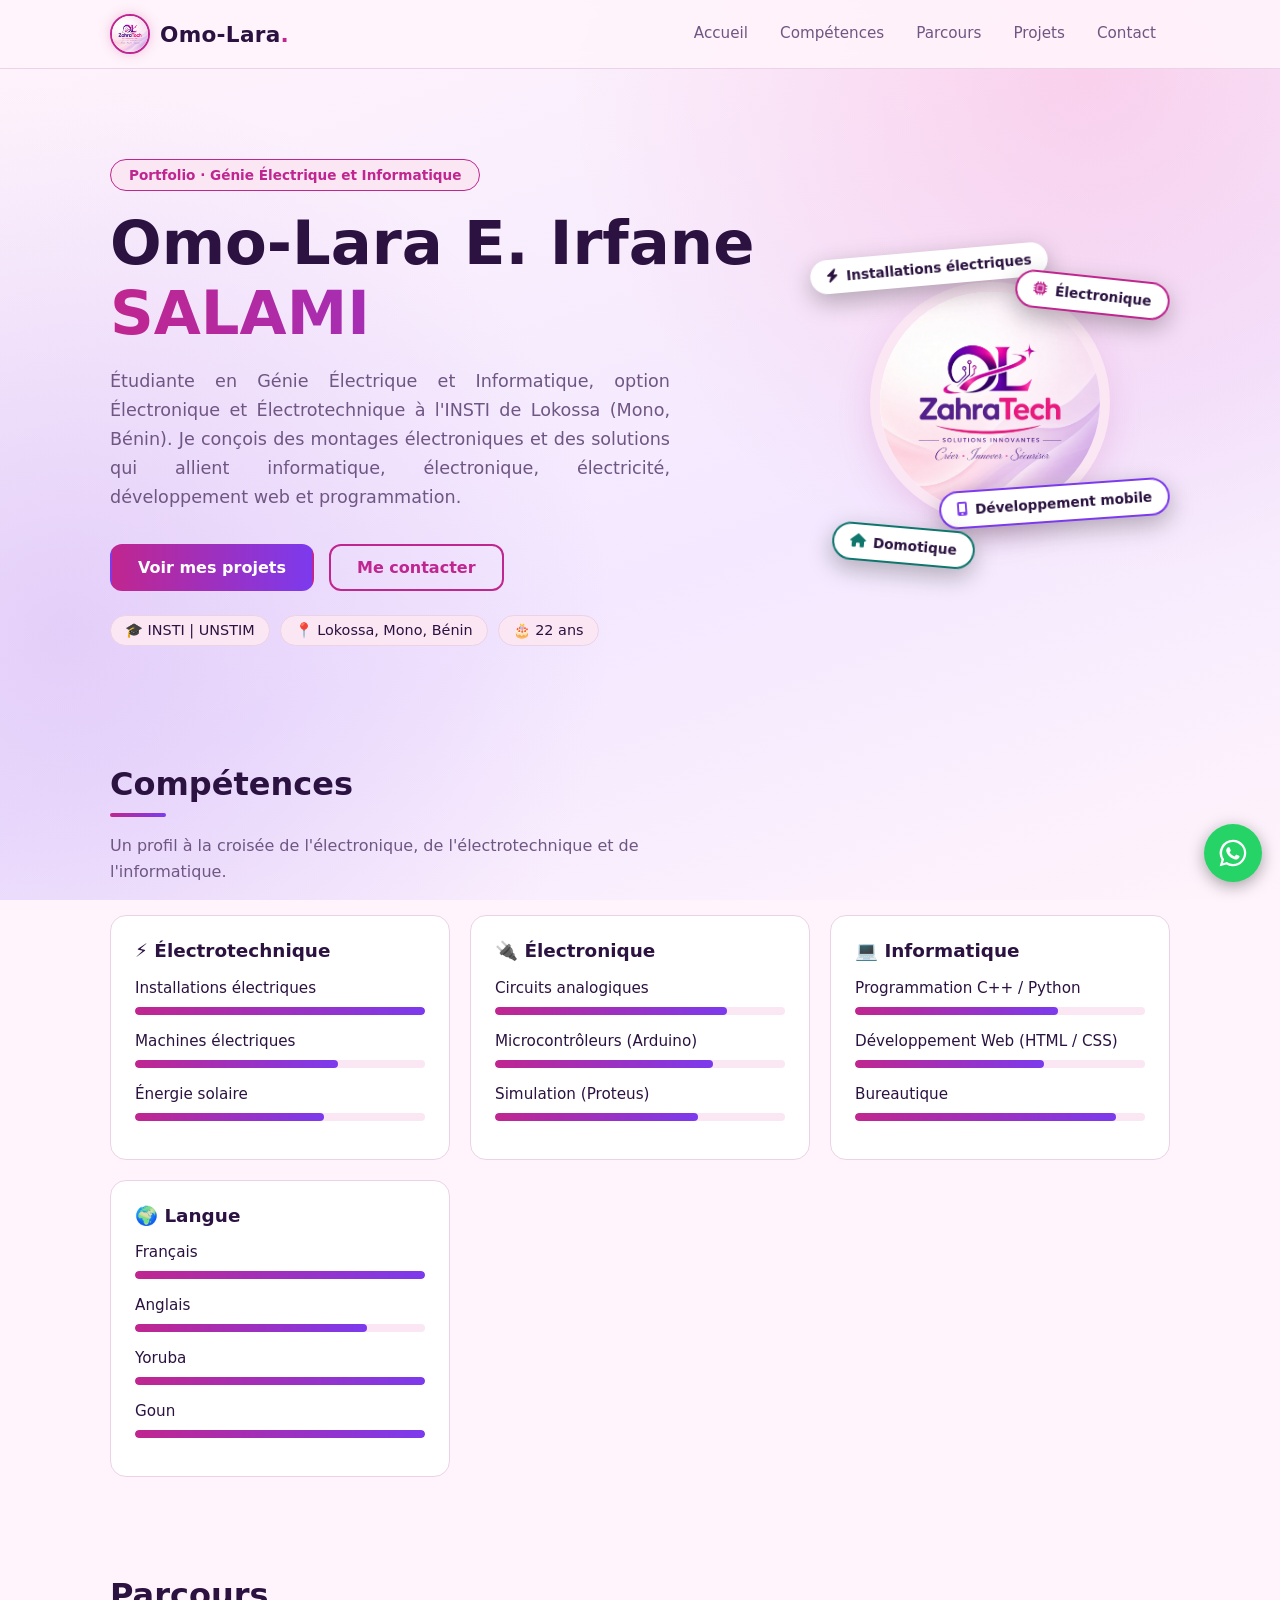
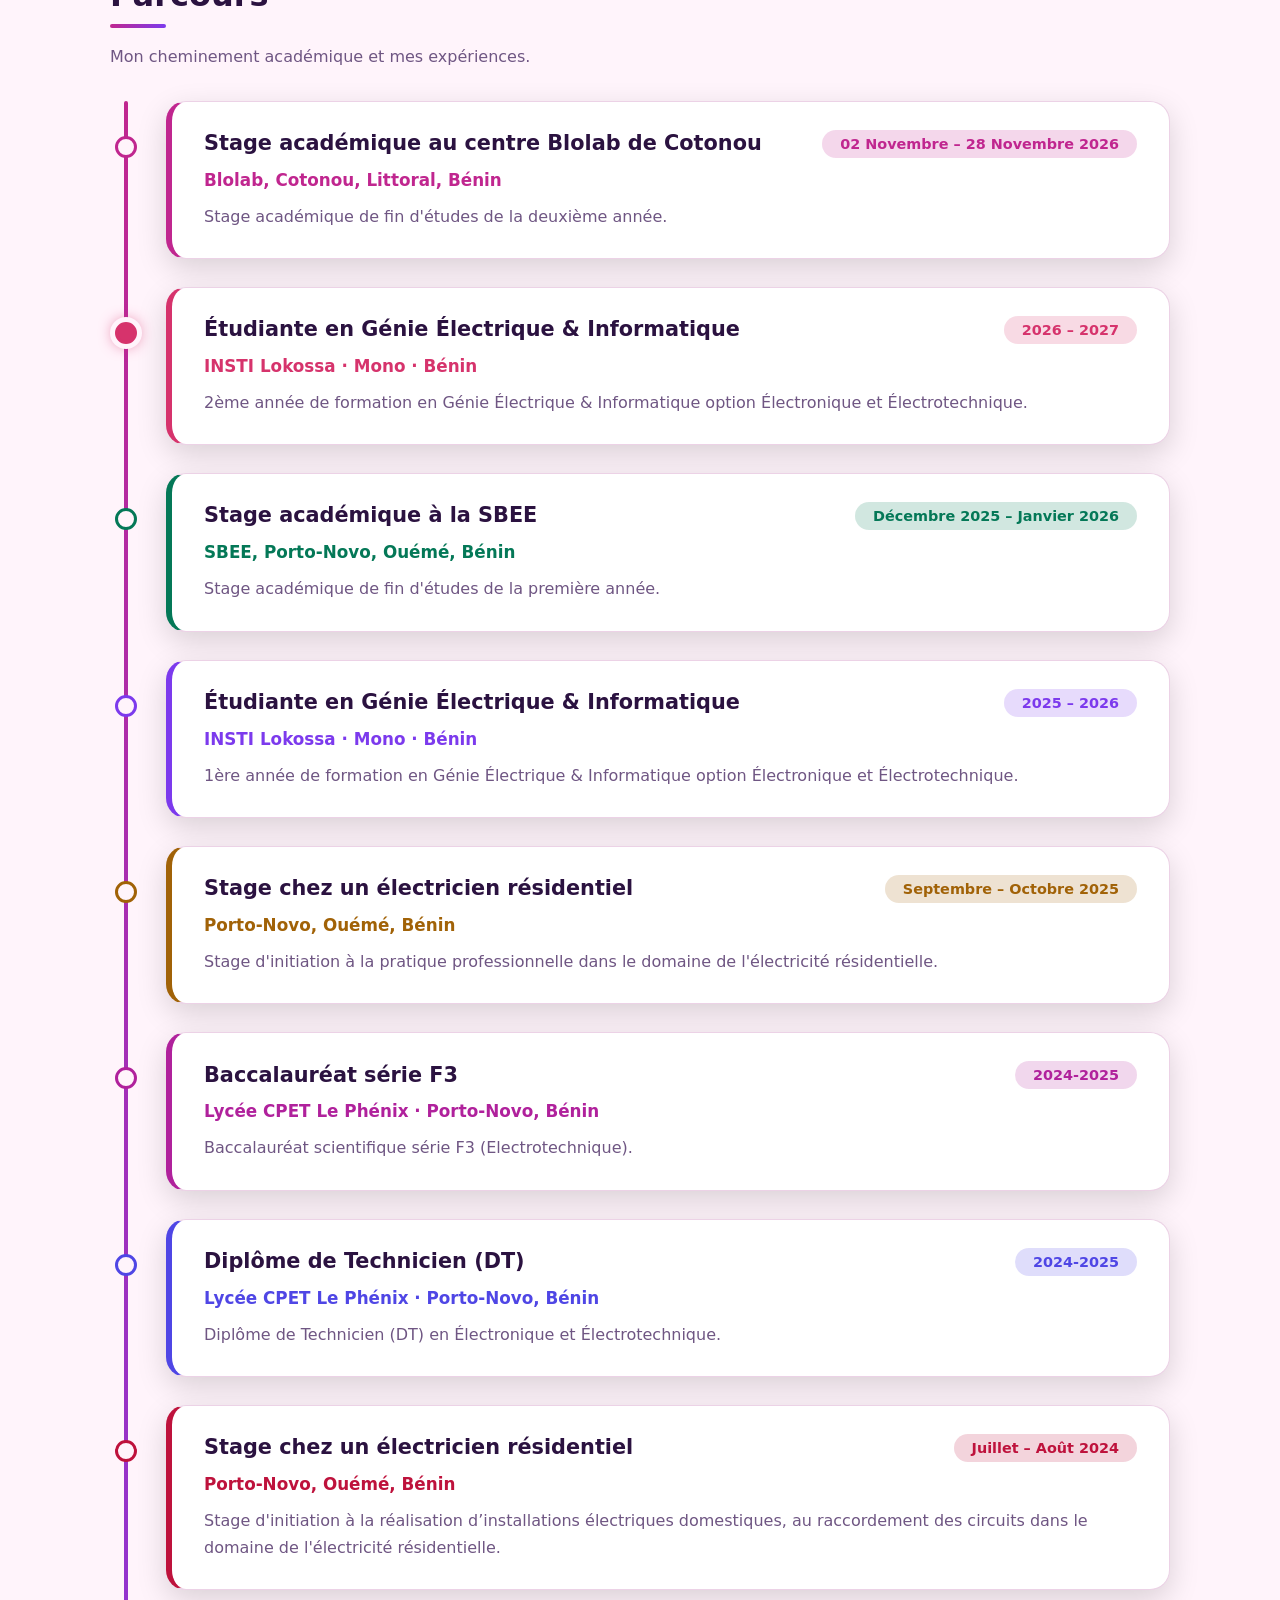
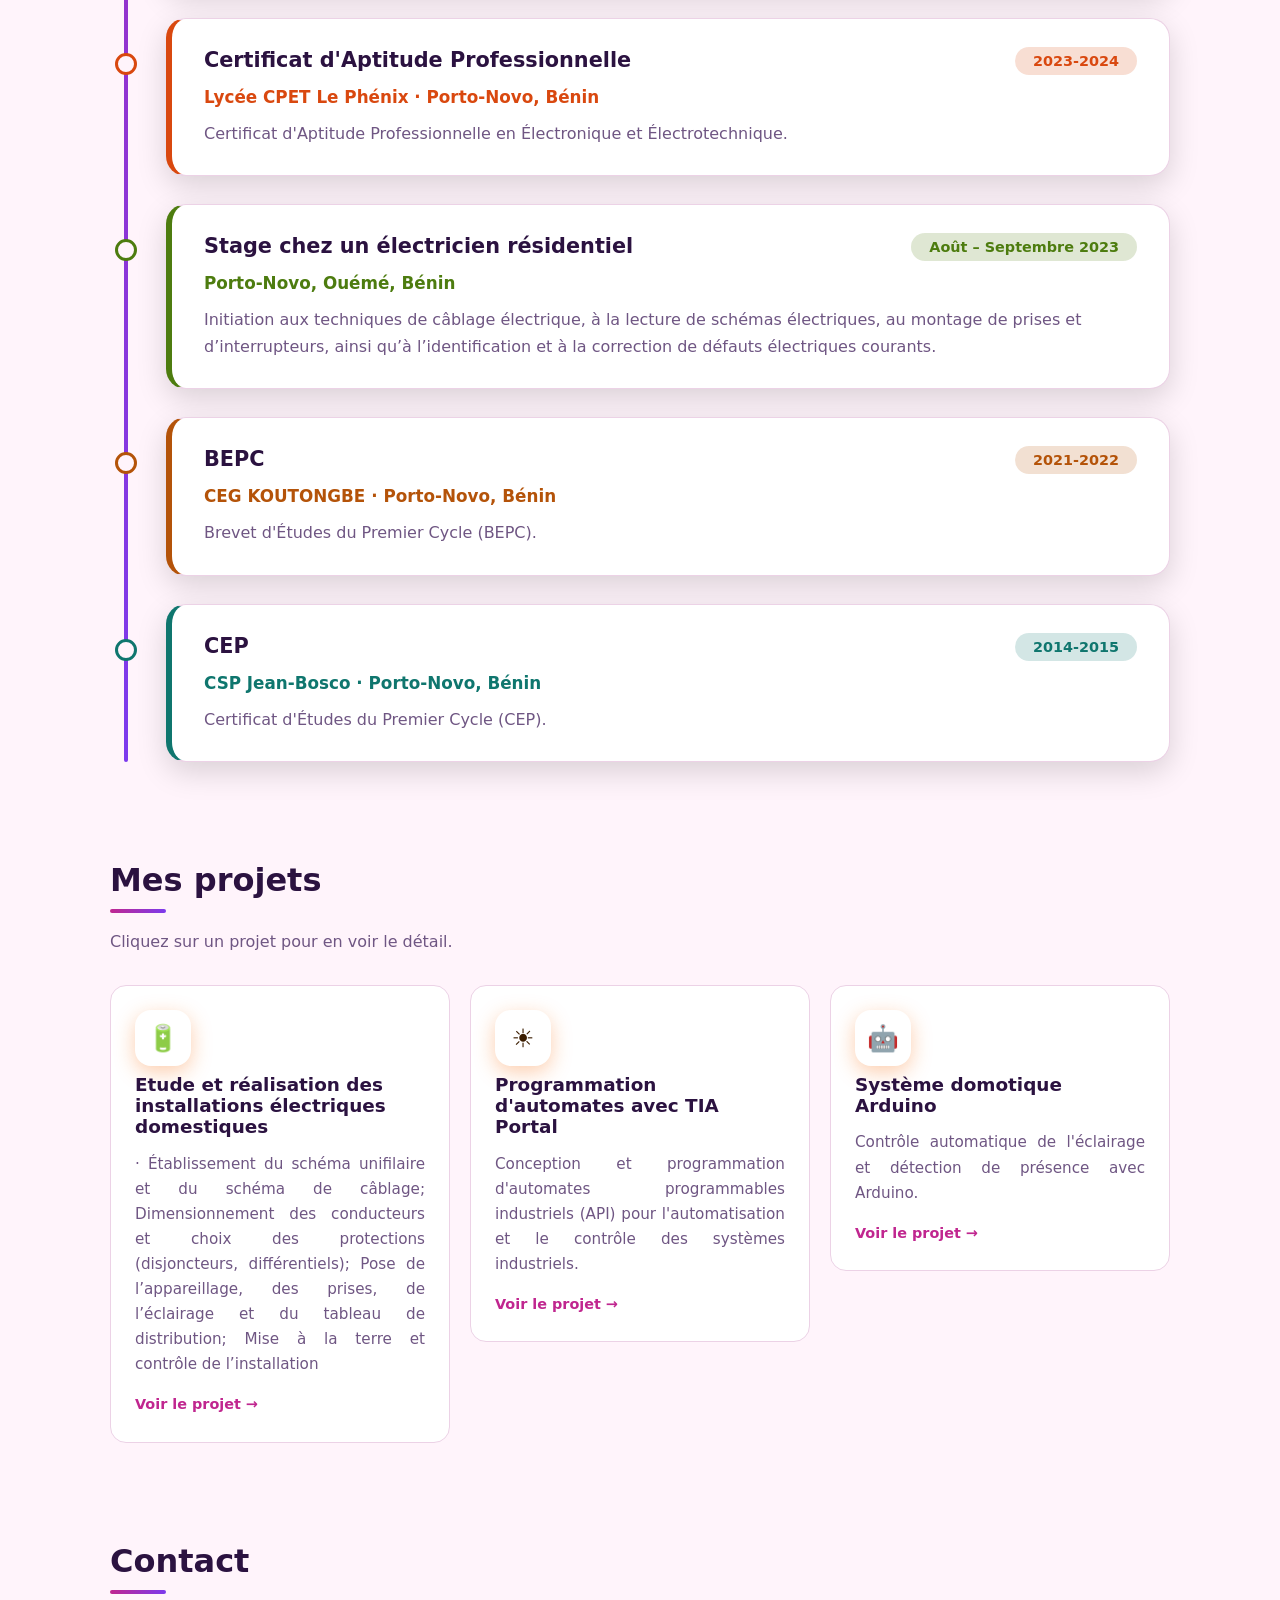
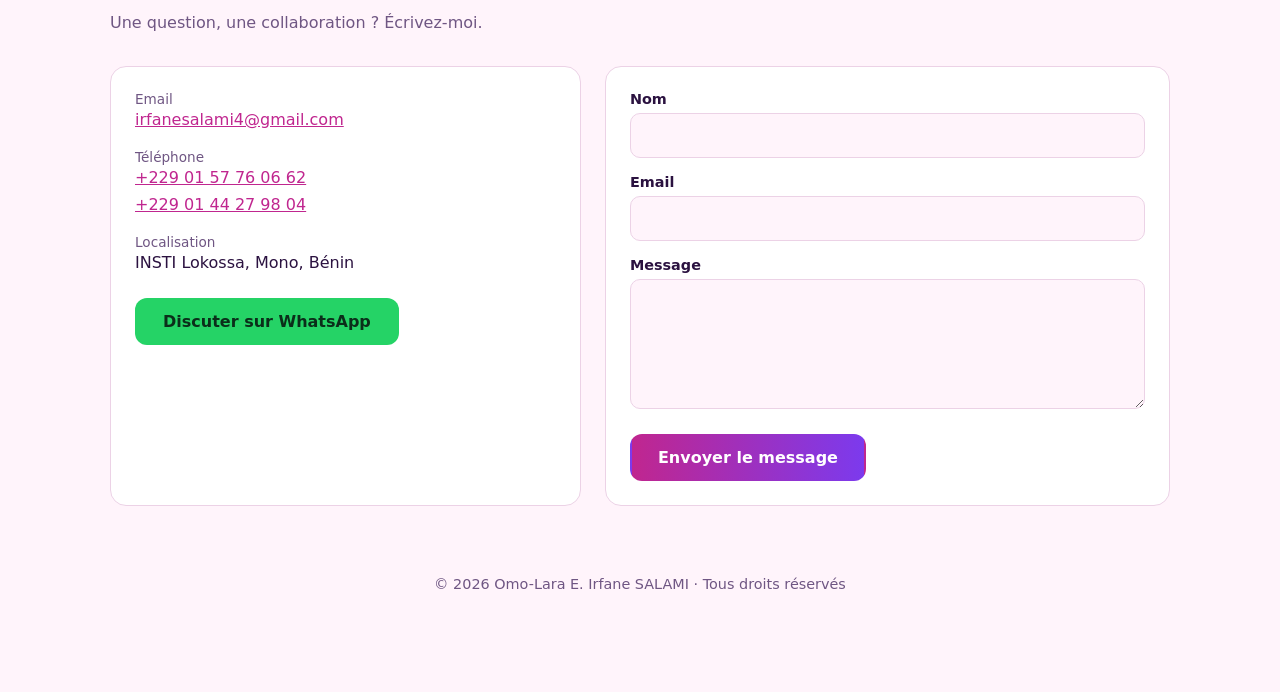
==== commit 1f3afdf6: "Update index.html" ====
--- a/index.html
+++ b/index.html
@@ -194,6 +194,19 @@
             <ol class="chronologie">
                 <!-- <ol> : liste ordonnée (le parcours suit l'ordre du temps, du plus récent au plus ancien) -->
 
+                    
+
+                <li class="etape etape--ardoise">
+                    <article class="etape__carte">
+                        <header class="etape__entete">
+                            <h3 class="etape__titre"> Stage académique au centre Blolab de Cotonou</h3>
+                            <p class="etape__periode">02 Novembre – 28 Novembre 2026</p>
+                        </header>
+                        <p class="etape__lieu"> Blolab, Cotonou, Littoral, Bénin </p>
+                        <p class="etape__texte">Stage académique de fin d'études de la deuxième année.</p>
+                    </article>
+                </li>
+
                 <li class="etape etape--rose etape--actuelle">
                     <!-- <li> : une étape ; "etape--rose" = couleur de la carte ; "etape--actuelle" = pastille pleine (étape en cours) -->
                     <article class="etape__carte">
--- a/styles.css
+++ b/styles.css
@@ -39,6 +39,7 @@
     --accent-2: #c77dff;                         /* violet clair : seconde couleur du dégradé */
     --texte-bouton: #1b1030;                     /* texte sombre posé sur les boutons clairs */
     --bordure: #4a2c75;                          /* couleur des traits et contours */
+    --turquoise: #2dd4bf;                        /* turquoise de la pastille « Domotique » (thème sombre) */
     --ombre-accent: rgba(255, 79, 163, 0.35);    /* lueur rose (rgba = rouge, vert, bleu, transparence) */
     --entete-fond: rgba(27, 16, 48, 0.85);       /* fond semi-transparent de l'en-tête */
     --rayon: 16px;                               /* arrondi standard des cartes */
@@ -64,6 +65,7 @@
         --accent-2: #7c3aed;                     /* violet intense */
         --texte-bouton: #ffffff;                 /* texte blanc sur les boutons foncés */
         --bordure: #ecd2e6;                      /* traits rose pâle */
+        --turquoise: #0f766e;                    /* turquoise plus foncé, lisible sur fond clair */
         --ombre-accent: rgba(192, 38, 143, 0.25);/* lueur fuchsia plus discrète */
         --entete-fond: rgba(255, 244, 251, 0.88);/* en-tête clair semi-transparent */
         color-scheme: light;                     /* page claire pour le navigateur */
@@ -186,7 +188,10 @@
     padding: 14px 20px;                          /* espace intérieur : haut/bas 14px, côtés 20px */
 }
 
-.logo {                                          /* texte « Omo-Lara. » */
+.logo {                                          /* lien « logo + Omo-Lara. » */
+    display: inline-flex;                        /* image et texte sur une même ligne, comme des éléments flexibles */
+    align-items: center;                         /* centre l'image et le texte verticalement */
+    gap: 10px;                                   /* espace entre le cercle et le texte */
     color: var(--texte);                         /* texte clair */
     font: 700 1.35rem var(--police-titre);       /* raccourci : graisse 700 (gras), taille 1.35rem, police */
     letter-spacing: 0.3px;                       /* léger espace entre les lettres */
@@ -195,6 +200,17 @@
 
 .logo:hover {                                    /* survol du logo */
     color: var(--texte);                         /* il garde sa couleur */
+}
+
+.logo__image {                                   /* le petit logo rond */
+    flex-shrink: 0;                              /* ne se rétrécit jamais, même si la place manque */
+    width: 40px;                                 /* largeur du cercle */
+    height: 40px;                                /* hauteur identique = cercle parfait */
+    border: 2px solid var(--accent);             /* anneau rose autour du logo */
+    border-radius: 50%;                          /* 50 % d'arrondi = forme ronde */
+    background: var(--surface);                  /* fond uni derrière le logo (utile s'il a un fond transparent) */
+    object-fit: cover;                           /* recadre l'image pour remplir le cercle sans la déformer */
+    box-shadow: 0 0 12px var(--ombre-accent);    /* légère lueur rose autour du cercle */
 }
 
 .logo__point {                                   /* le point final du logo */
@@ -288,20 +304,86 @@
     font: 0.9rem var(--police-titre);            /* petite taille */
 }
 
-.hero__visuel {                                  /* <figure> qui contient le médaillon */
+.hero__visuel {                                  /* <figure> : zone qui contient le médaillon et les pastilles */
+    position: relative;                          /* repère pour positionner les pastilles à l'intérieur */
+    width: 360px;                                /* largeur de la zone (plus large que le cercle de 220px) */
+    height: 340px;                               /* hauteur de la zone */
     margin: 0;                                   /* <figure> a une marge par défaut : on la retire */
 }
 
 .avatar {                                        /* médaillon avec les initiales */
     display: grid;                               /* grille d'une seule case… */
-    place-items: center;                         /* …pour centrer facilement le texte */
     width: 220px;                                /* largeur du cercle */
     height: 220px;                               /* hauteur identique = cercle parfait */
     border-radius: 50%;                          /* 50 % d'arrondi = cercle */
     background: linear-gradient(135deg, var(--accent), var(--accent-2)); /* dégradé rose → violet en diagonale */
     box-shadow: 0 0 0 10px var(--surface-douce), 0 12px 40px var(--ombre-accent); /* 1er : anneau autour du cercle ; 2e : lueur rose en dessous */
-    color: var(--texte-bouton);                  /* initiales sombres sur fond clair */
-    font: 800 4.5rem var(--police-titre);        /* très gros texte gras */
+    overflow: hidden;                            /* coupe tout ce qui dépasse du cercle : l'image prend sa forme ronde */
+    background: var(--surface);                  /* fond uni derrière le logo (remplace le dégradé si le logo a un fond transparent) */
+    position: absolute;                          /* sorti du flux : on le place nous-mêmes */
+    top: 50%;                                    /* son bord haut est au milieu de la zone… */
+    left: 50%;                                   /* …son bord gauche aussi… */
+    transform: translate(-50%, -50%);            /* …puis on le décale de la moitié de sa taille pour le centrer exactement */
+}
+
+.avatar img {                                    /* le logo dans le médaillon */
+    display: block;                              /* supprime l'espace parasite sous une image */
+    width: 100%;                                 /* remplit toute la largeur du cercle */
+    height: 100%;                                /* remplit toute la hauteur du cercle */
+    object-fit: cover;                           /* recadre l'image pour remplir le cercle sans la déformer */
+}
+
+.module {                                        /* <li> : une pastille */
+    --couleur-module: var(--accent);             /* couleur de la bordure (rose par défaut) */
+    --couleur-icone: var(--couleur-module);      /* couleur de l'icône (par défaut, celle de la bordure) */
+    position: absolute;                          /* placée librement dans la zone .hero__visuel */
+    display: flex;                               /* icône et texte sur une ligne */
+    align-items: center;                         /* centrés verticalement */
+    gap: 8px;                                    /* espace entre l'icône et le texte */
+    padding: 9px 16px;                           /* espace intérieur */
+    border: 2px solid var(--couleur-module);     /* bordure colorée */
+    border-radius: 999px;                        /* forme de pilule */
+    background: var(--surface);                  /* fond de carte : le texte reste lisible en thème clair comme sombre */
+    box-shadow: 0 8px 24px rgba(0, 0, 0, 0.28);  /* ombre sous la pastille */
+    color: var(--texte);                         /* couleur du texte */
+    font: 700 0.85rem var(--police-titre);       /* petit texte gras */
+    white-space: nowrap;                         /* le texte ne passe jamais à la ligne */
+    transform: translateY(var(--flottement, 0px)) rotate(var(--rotation, 0deg));
+    /* --flottement est modifié en continu par le JavaScript (mouvement haut/bas) ; --rotation est l'inclinaison fixe de la pastille */
+    will-change: transform;                      /* prévient le navigateur que ce transform bouge souvent (animation plus fluide) */
+}
+
+.module i {                                      /* l'icône dans la pastille */
+    color: var(--couleur-icone);                 /* couleur choisie pour cette pastille */
+}
+
+.module--electricite {                           /* en haut à gauche */
+    top: 4%;                                     /* 4 % depuis le haut de la zone */
+    left: 0;                                     /* collée au bord gauche */
+    --couleur-module: var(--eclair-bordure);     /* bordure orange */
+    --couleur-icone: var(--eclair);              /* éclair jaune */
+    --rotation: -5deg;                           /* légèrement penchée à gauche */
+}
+
+.module--electronique {                          /* en haut à droite */
+    top: 14%;
+    right: 0;                                    /* collée au bord droit */
+    --couleur-module: var(--accent);             /* rose */
+    --rotation: 6deg;
+}
+
+.module--mobile {                                /* en bas à droite */
+    bottom: 14%;
+    right: 0;
+    --couleur-module: var(--accent-2);           /* violet */
+    --rotation: -4deg;
+}
+
+.module--domotique {                             /* en bas à gauche */
+    bottom: 4%;
+    left: 6%;
+    --couleur-module: var(--turquoise);          /* turquoise */
+    --rotation: 5deg;
 }
 
 
@@ -576,6 +658,33 @@
     .etape__carte {
         padding: 22px 20px;                      /* carte plus compacte */
     }
+
+
+    .hero__visuel {                              /* zone du logo et des pastilles sur mobile */
+        order: -1;                               /* passe avant le texte (au-dessus) */
+        width: 100%;                             /* prend la largeur de l'écran… */
+        max-width: 320px;                        /* …sans dépasser 320px */
+        height: 270px;                           /* zone moins haute */
+        margin: 0 auto;                          /* centrée */
+    }
+
+    .avatar {                                    /* médaillon plus petit */
+        width: 130px;
+        height: 130px;
+    }
+
+    .module {                                    /* pastilles plus compactes */
+        padding: 6px 11px;                       /* moins d'espace intérieur */
+        font-size: 0.72rem;                      /* texte plus petit */
+        white-space: normal;                     /* le texte peut passer sur 2 lignes */
+        max-width: 130px;                        /* évite que les pastilles recouvrent le logo */
+    }
+
+
+    .logo__image {                               /* logo plus petit sur mobile */
+        width: 34px;                             /* largeur réduite */
+        height: 34px;                            /* hauteur réduite */
+    }
 }
 
 
@@ -923,4 +1032,4 @@
     *, *::before, *::after {                     /* tous les éléments */
         transition: none !important;             /* supprime les animations de survol (!important = priorité maximale) */
     }
-}+}
